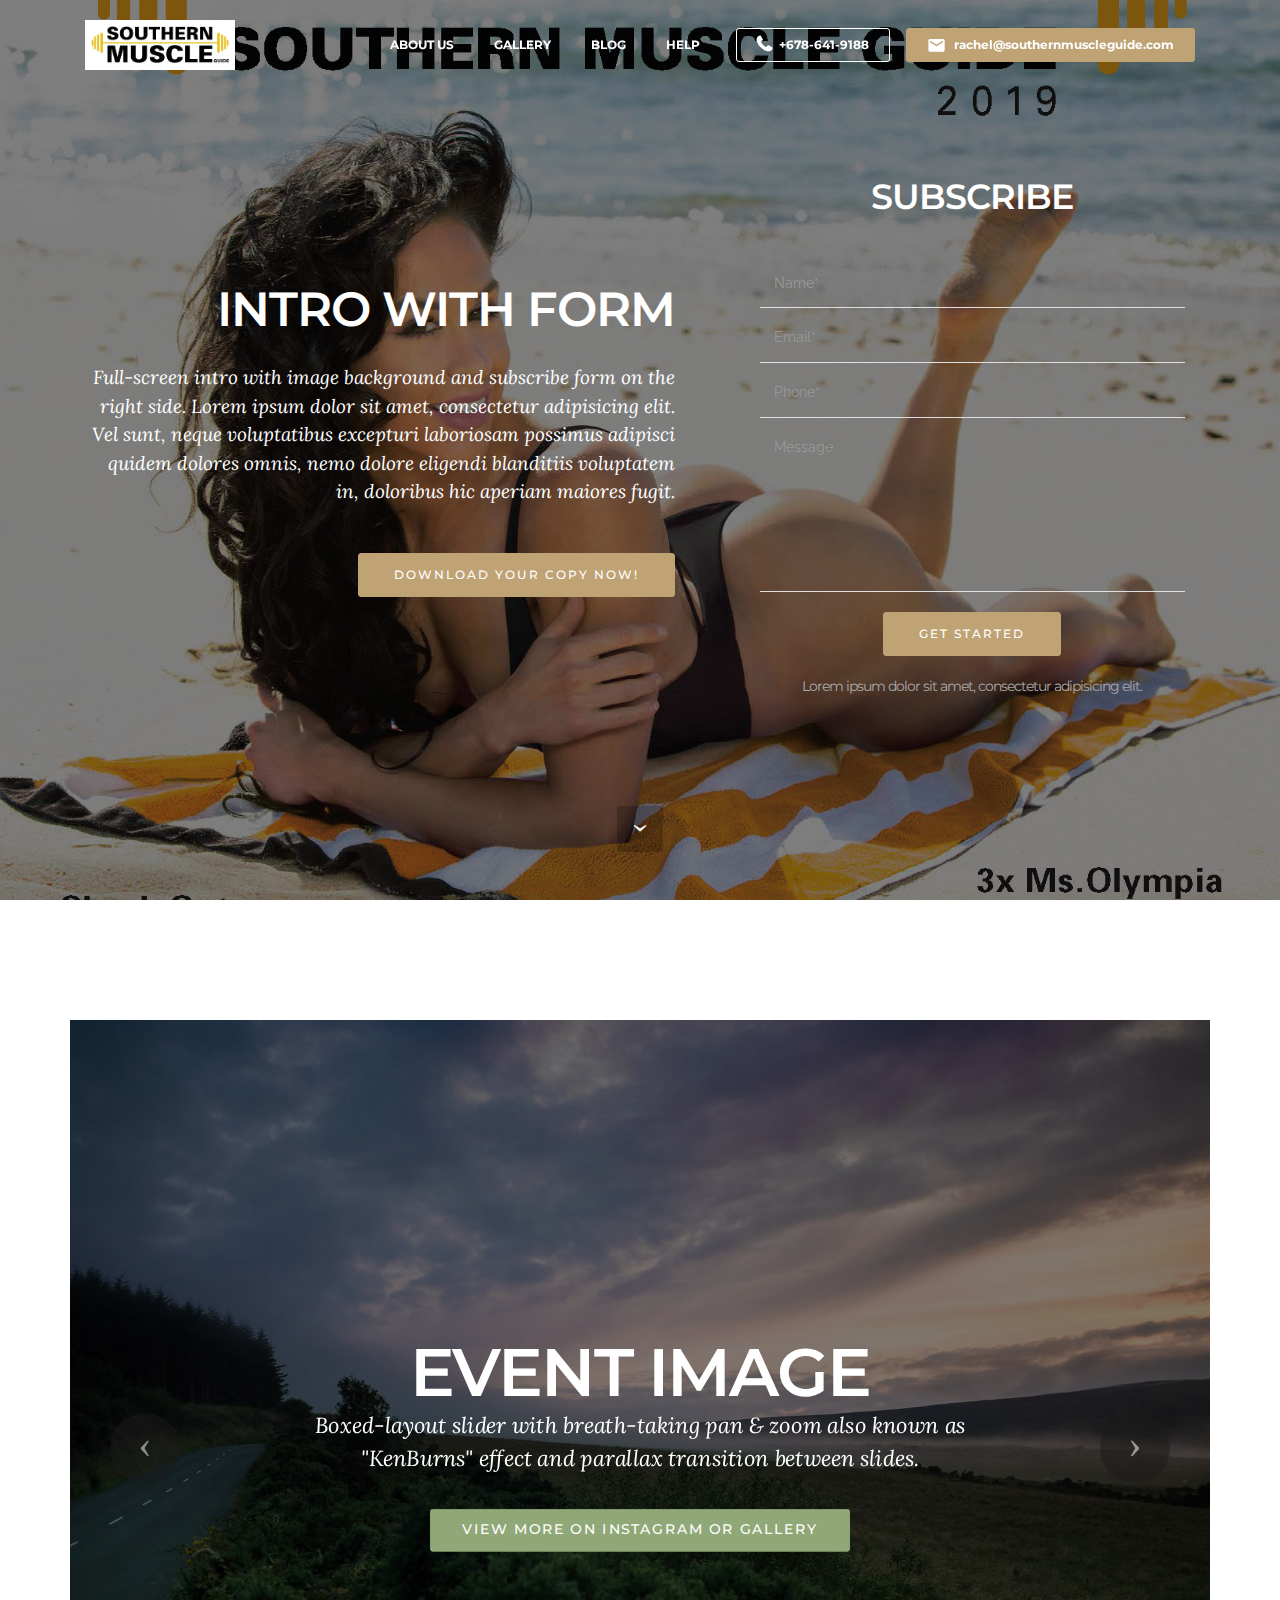
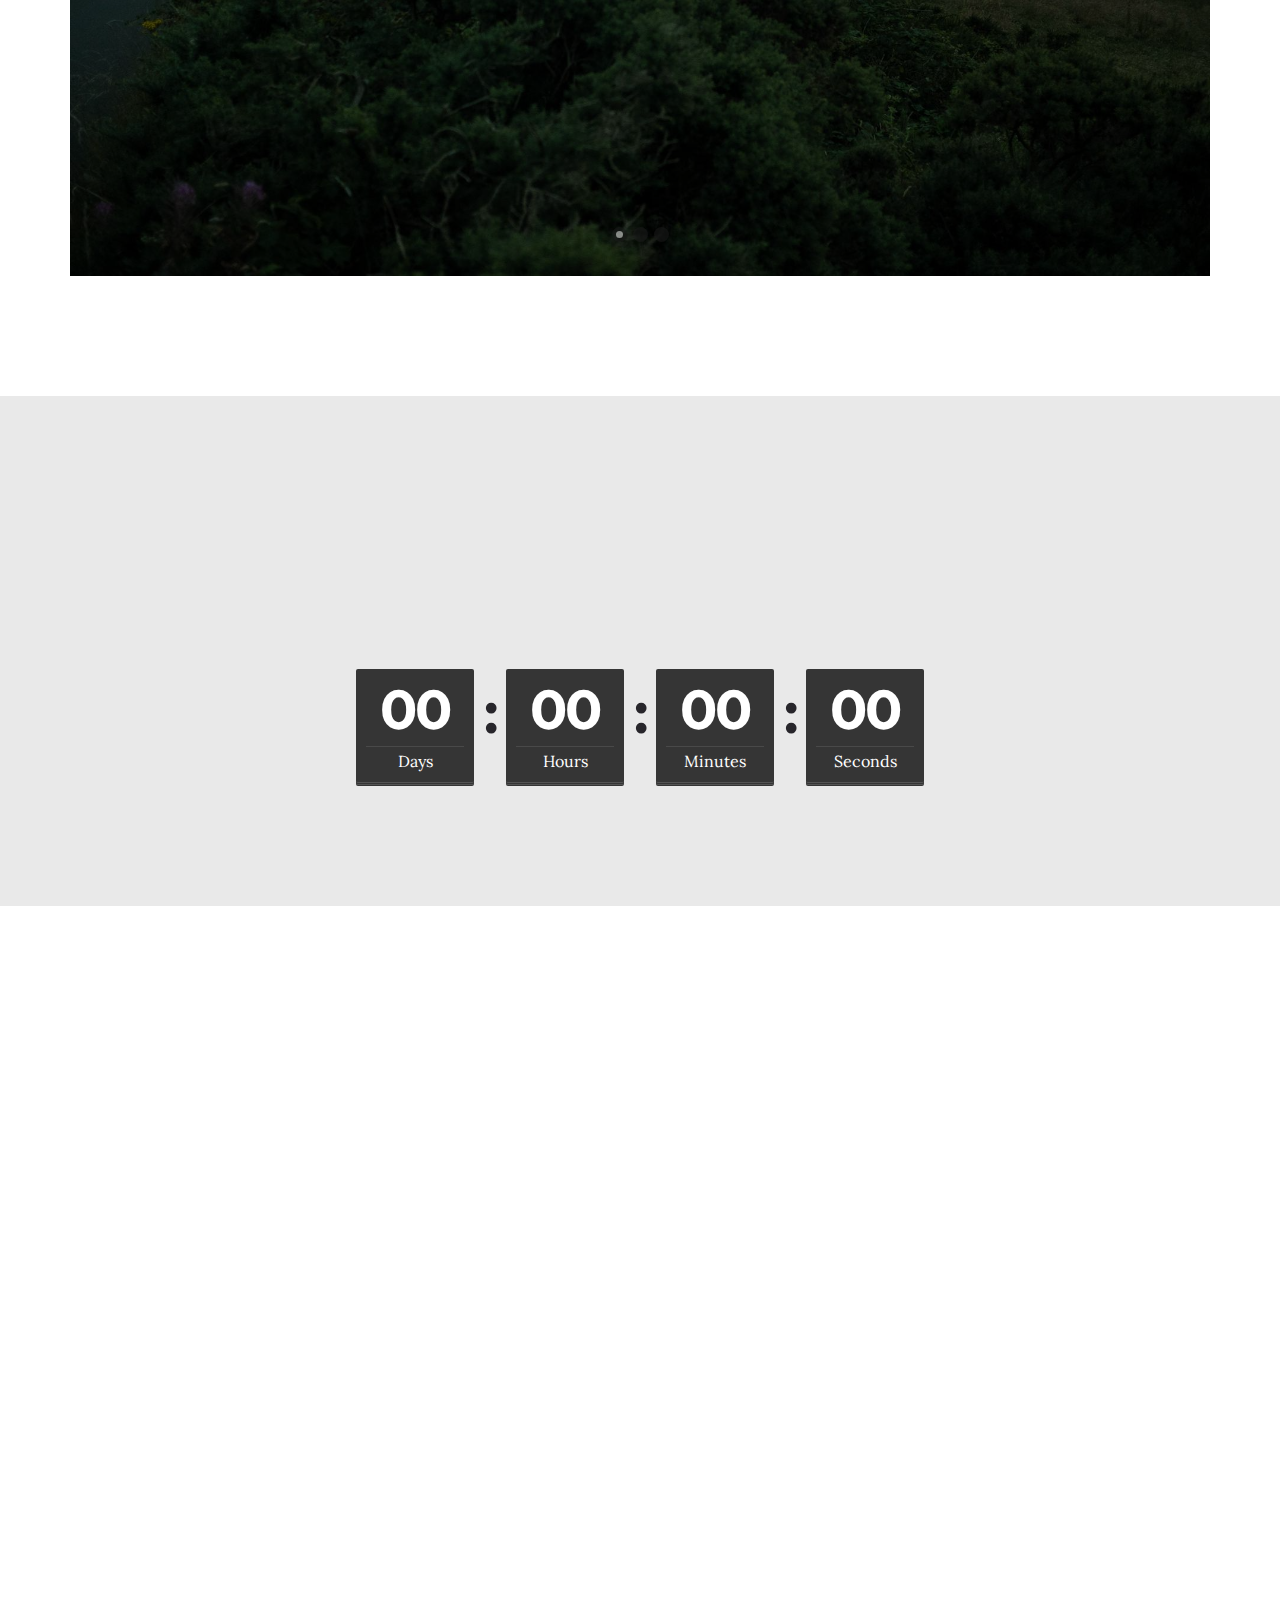
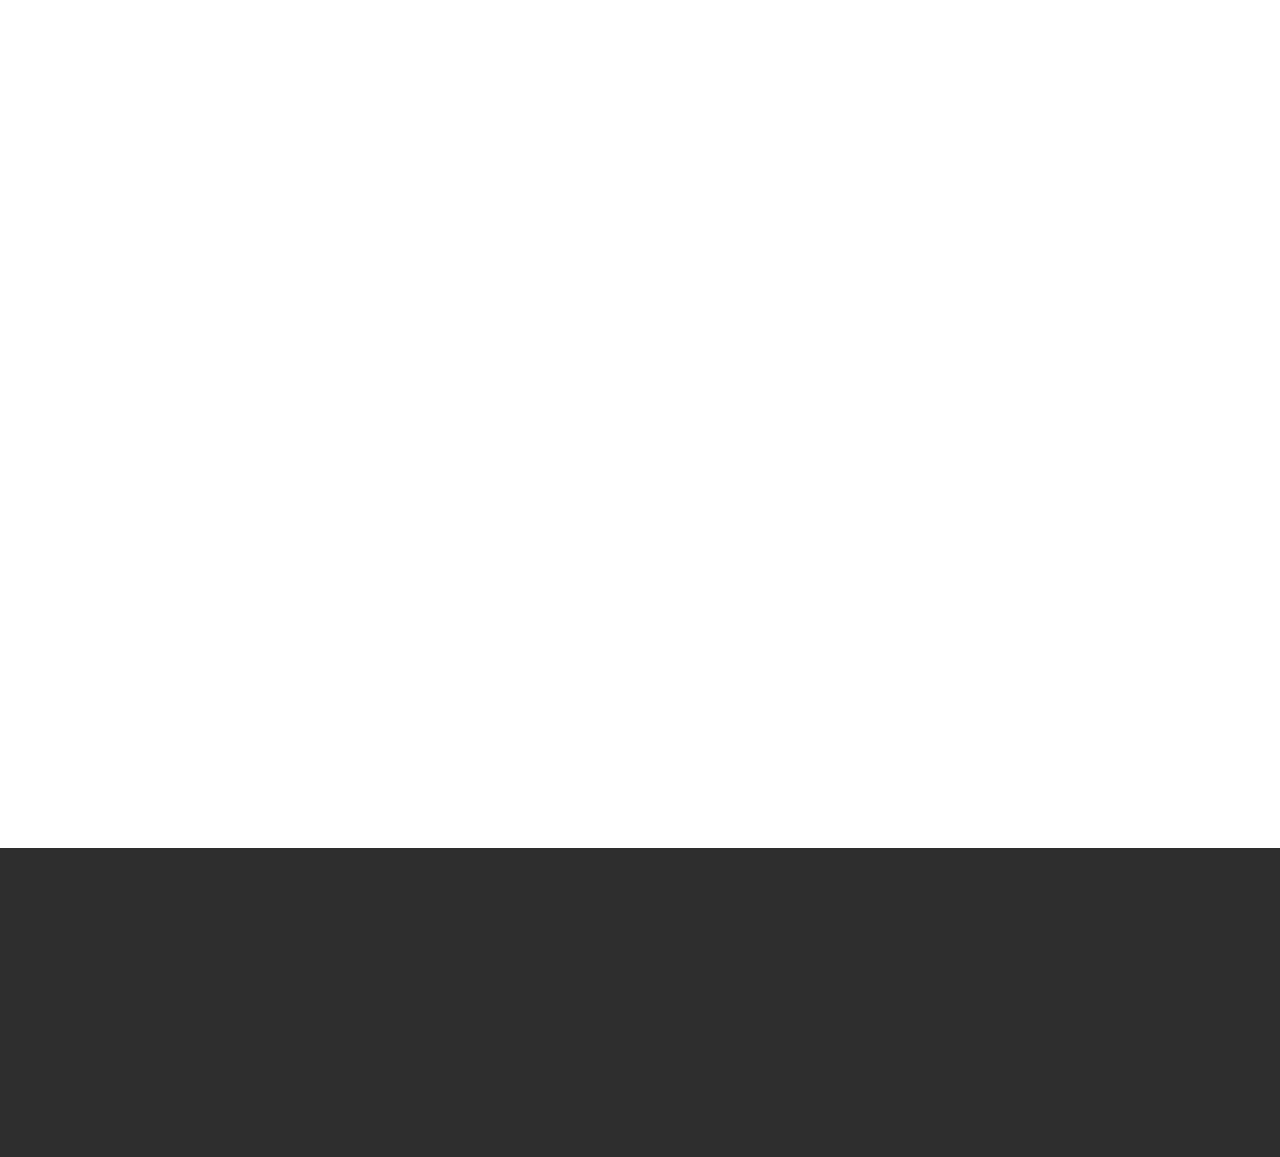
==== index.html @ 8f1c87ed "create github pages" ====
<!DOCTYPE html>
<html  >
<head>
  <!-- Site made with Mobirise Website Builder v4.10.4, https://mobirise.com -->
  <meta charset="UTF-8">
  <meta http-equiv="X-UA-Compatible" content="IE=edge">
  <meta name="generator" content="Mobirise v4.10.4, mobirise.com">
  <meta name="viewport" content="width=device-width, initial-scale=1, minimum-scale=1">
  <link rel="shortcut icon" href="assets/images/southernmuscleguidelogo-128x43.png" type="image/x-icon">
  <meta name="description" content="">
  
  <title>Home</title>
  <link rel="stylesheet" href="https://fonts.googleapis.com/css?family=Montserrat:400,700">
  <link rel="stylesheet" href="https://fonts.googleapis.com/css?family=Raleway:100,100i,200,200i,300,300i,400,400i,500,500i,600,600i,700,700i,800,800i,900,900i">
  <link rel="stylesheet" href="assets/bootstrap-material-design-font/css/material.css">
  <link rel="stylesheet" href="assets/font-awesome/css/font-awesome.css">
  <link rel="stylesheet" href="https://fonts.googleapis.com/css?family=Lora:400,700,400italic,700italic&subset=latin">
  <link rel="stylesheet" href="assets/web/assets/mobirise-icons/mobirise-icons.css">
  <link rel="stylesheet" href="assets/tether/tether.min.css">
  <link rel="stylesheet" href="assets/bootstrap/css/bootstrap.min.css">
  <link rel="stylesheet" href="assets/animate.css/animate.min.css">
  <link rel="stylesheet" href="assets/socicon/css/styles.css">
  <link rel="stylesheet" href="assets/dropdown/css/style.css">
  <link rel="stylesheet" href="assets/style.css">
  <link rel="stylesheet" href="assets/slick.css">
  <link rel="stylesheet" href="assets/mobirise3-blocks-plugin/css/style.css">
  <link rel="stylesheet" href="assets/theme/css/style.css">
  <link rel="stylesheet" href="assets/mobirise/css/mbr-additional.css" type="text/css">
  
  
  
</head>
<body>
  <section id="ext_menu-k" data-rv-view="233">

    <nav class="navbar navbar-dropdown transparent navbar-fixed-top bg-color">
        <div class="container">

            <div class="mbr-table">
                <div class="mbr-table-cell">

                    <div class="navbar-brand">
                        <a href="https://southernmuscleguide.com" class="navbar-logo"><img src="assets/images/southernmuscleguidelogo-383x128.jpg" alt="Mobirise"></a>
                        
                    </div>

                </div>
                <div class="mbr-table-cell">

                    <button class="navbar-toggler pull-xs-right hidden-md-up" type="button" data-toggle="collapse" data-target="#exCollapsingNavbar">
                        <div class="hamburger-icon"></div>
                    </button>

                    <ul class="nav-dropdown collapse pull-xs-right nav navbar-nav navbar-toggleable-sm" id="exCollapsingNavbar"><li class="nav-item"><a class="nav-link link" href="https://mobirise.com/">ABOUT US</a></li><li class="nav-item"><a class="nav-link link" href="https://mobirise.com/">GALLERY</a></li><li class="nav-item"><a class="nav-link link" href="https://mobirise.com/">BLOG</a></li><li class="nav-item"><a class="nav-link link" href="https://mobirise.com/">HELP</a></li><li class="nav-item nav-btn"><a class="nav-link btn btn-white btn-white-outline" href="tel:+678-641-9188"><span class="fa fa-phone mbr-iconfont mbr-iconfont-btn"></span>+678-641-9188</a></li><li class="nav-item nav-btn"><a class="nav-link btn btn-primary" href="mailto:rachel@southernmuscleguide.com"><span class="mdi-communication-email mbr-iconfont mbr-iconfont-btn"></span>rachel@southernmuscleguide.com</a></li></ul>
                    <button hidden="" class="navbar-toggler navbar-close" type="button" data-toggle="collapse" data-target="#exCollapsingNavbar">
                        <div class="close-icon"></div>
                    </button>

                </div>
            </div>

        </div>
    </nav>

</section>

<section class="engine"><a href="https://mobirise.info/t">amp template</a></section><section class="mbr-section mbr-section-hero mbr-section-full extHeader9 mbr-after-navbar" id="extHeader9-b" data-rv-view="122" style="background-image: url(assets/images/2019southernmuscleguide-hyperlinks-page-1-1700x2200.jpg);">

    <div class="mbr-overlay" style="opacity: 0.5; background-color: rgb(0, 0, 0);">
    </div>

    <div class="mbr-table mbr-table-full">
        <div class="mbr-table-cell">

            <div class="container">
                <div class="mbr-section row">
                    <div class="mbr-table-md-up">
                        
                        
                        

                        <div class="mbr-table-cell mbr-right-padding-md-up col-md-7 text-xs-center text-md-right">

                            <h3 class="mbr-section-title display-2">INTRO WITH FORM</h3>

                            <div class="mbr-section-text lead">
                                <p>Full-screen intro with image background and subscribe form on the right side. Lorem ipsum dolor sit amet, consectetur adipisicing elit. Vel sunt, neque voluptatibus excepturi laboriosam possimus adipisci quidem dolores omnis, nemo dolore eligendi blanditiis voluptatem in, doloribus hic aperiam maiores fugit.</p>
                            </div>

                            <div class="mbr-section-btn"><a class="btn btn-primary" href="https://mobirise.com">DOWNLOAD YOUR COPY NOW!</a></div>

                        </div>
                        <div class="form-table mbr-valign-top col-md-12  formblock" data-form-type="formoid">
                            <h4 class="mbr-section-title display-2 form-title">SUBSCRIBE</h4>
                            <div data-form-alert="true">
                                <div hidden="" data-form-alert-success="true" class="alert alert-form alert-success text-xs-center">Thanks for filling out form!</div>
                            </div>
                            <form action="https://mobirise.com/" method="post" data-form-title="INTRO WITH FORM">
                                <input type="hidden" value="wlp669TrLEVmHFDqeF+scfFnRe/R+B44TcOFPIrzWewqcAgQo2w5lemx5/agzMI6+jF6cLiFo8R114K0bCSddv9xGOLQ6tfJA+nNX3R7HipoyCpVwlo6kd+WHp8RokOV" data-form-email="true">

                                    <div class="col-xs-12">
                                         <input type="text" class="form-control" name="name" required="" data-form-field="Name" placeholder="Name*">
                                    </div>

                                    <div class="col-xs-12"> 
                                         <input type="text" class="form-control" name="email" required="" data-form-field="Email" placeholder="Email*">    
                                    </div>

                                    <div class="col-xs-12">
                                         <input type="text" class="form-control" name="phone" required="" data-form-field="Phone" placeholder="Phone*">
                                    </div>

                                    <div class="col-xs-12">
                                        <textarea class="form-control" name="message" rows="7" data-form-field="Message" style="resize:none" placeholder="Message"></textarea>
                                    </div>
                                <div class="col-xs-12" style="margin-top: 10px; text-align: center"><button type="submit" class="btn btn-primary">GET STARTED</button></div>
                                <div><p class="display-2 form-subtitle">Lorem ipsum dolor sit amet, consectetur adipisicing elit.</p></div>
                            </form>
                        </div>

                    </div>
                </div>
            </div>

        </div>
    </div>

    <div class="mbr-arrow mbr-arrow-floating hidden-sm-down" aria-hidden="true"><a href="#extSlider2-4"><i class="mbr-arrow-icon"></i></a></div>

</section>

<section class="mbr-slider mbr-slider-ext mbr-section mbr-section__container carousel slide mbr-section-nopadding" data-ride="carousel" data-keyboard="false" data-pause="false" data-wrap="true" data-interval="5000" id="extSlider2-4" data-rv-view="92" style="background-color: rgb(255, 255, 255);">
    <div class=" container boxed-slider" style="padding-top: 120px; padding-bottom: 120px;">
        <div>
            <div>
                <ol class="carousel-indicators">
                    <li data-app-prevent-settings="" data-target="#extSlider2-4" data-slide-to="0" class="active kenberns"></li><li data-app-prevent-settings="" data-target="#extSlider2-4" class="kenberns" data-slide-to="1"></li><li data-app-prevent-settings="" data-target="#extSlider2-4" data-slide-to="2"></li>
                </ol>
                <div class="carousel-inner" role="listbox">
                    <div class="mbr-section mbr-section-hero carousel-item dark center active kenberns" data-bg-video-slide="false">
                        <div class="mbr-table-cell">
                            <div class="mbr-overlay"></div>
                            <div class="container-slide">
                                <img src="assets/images/img-extaccordion1-bg.jpg">
                                <div class="row">
                                    <div class="col-md-8 col-md-offset-2 text-xs-center">
                                        <h2 class="mbr-section-title display-1">EVENT IMAGE</h2>
                                        <p class="mbr-section-lead lead">Boxed-layout slider with breath-taking pan &amp; zoom also known as "KenBurns" effect and parallax transition between slides.</p>

                                        <div class="mbr-section-btn"><a class="btn btn-lg btn-success" href="https://mobirise.com">VIEW MORE ON INSTAGRAM OR GALLERY</a> </div>
                                    </div>
                                </div>
                            </div>
                        </div>
                    </div><div class="mbr-section mbr-section-hero carousel-item dark center" data-bg-video-slide="false">
                        <div class="mbr-table-cell">
                            <div class="mbr-overlay" style="opacity: 0.6;"></div>
                            <div class="container-slide">
                                <img src="assets/images/composite-14963538142173-1600x762.jpg">
                                <div class="row">
                                    <div class="col-md-8 col-md-offset-1">
                                        <h2 class="mbr-section-title display-1">SMG SPACE</h2>
                                        <p class="mbr-section-lead lead">Boxed-layout video slide with outstanding "KenBurns" effect and parallax transition between slides. Slide with youtube video background and color overlay. Title and text are aligned to the left.</p>

                                        
                                    </div>
                                </div>
                            </div>
                        </div>
                    </div><div class="mbr-section mbr-section-hero carousel-item dark center" data-bg-video-slide="false">
                        <div class="mbr-table-cell">
                            <div class="mbr-overlay"></div>
                            <div class="container-slide">
                                <img src="assets/images/img-extaccordion1-bg.jpg">
                                <div class="row">
                                    <div class="col-md-8 col-md-offset-3 text-xs-right">
                                        <h2 class="mbr-section-title display-1">Advertise with Us!</h2>
                                        <p class="mbr-section-lead lead">Choose from the large selection of latest pre-made blocks - intros with forms, counters, countdowns, accordions, tabs, iconboxes, progress bars, testimonials sliders and more.</p>

                                        <div class="mbr-section-btn"><a class="btn btn-lg btn-info" href="https://mobirise.com">FOR WINDOWS</a> <a class="btn btn-lg btn-white btn-white-outline" href="https://mobirise.com">FOR MAC</a></div>
                                    </div>
                                </div>
                            </div>
                        </div>
                    </div>
                </div>

                <a data-app-prevent-settings="" class="left carousel-control" role="button" data-slide="prev" href="#extSlider2-4">
                    <span class="icon-prev" aria-hidden="true"></span>
                    <span class="sr-only">Previous</span>
                </a>
                <a data-app-prevent-settings="" class="right carousel-control" role="button" data-slide="next" href="#extSlider2-4">
                    <span class="icon-next" aria-hidden="true"></span>
                    <span class="sr-only">Next</span>
                </a>
            </div>
        </div>
    </div>
</section>

<section class="mbr-section extCountdown1" id="extCountdown1-c" data-rv-view="132" style="background-color: rgb(233, 233, 233); padding-top: 120px; padding-bottom: 120px;">

    

    <div class="container">
        <h3 class="mbr-section-title display-2">COUNTDOWN TO NEXT SHOW</h3>
        <div class="countdown" data-end="2018/01/01"></div>
    </div>
</section>

<section class="mbr-instagram-feed" data-rows="3" data-per-row-slider="" data-spacing="5" data-full-width="" data-token="14180953228.727bfe1.cda1b5d66de24ea0a786f1a3a9928e5b" data-per-row-grid="5" id="instagram-feed-block-6" data-rv-view="107" style="background-image: url(assets/images/instagram-background.jpg); padding-top: 40px; padding-bottom: 40px;">
    
    <div class="container container_toggle">
        <div class="row">
            <div class="col">
                <div class="inst">
                    <h1 class="inst__title align-center mbr-fonts-style display-2">Instagram Feed</h1>
                    <div class="inst__content"></div>
                    
                </div>
            </div>
        </div>
    </div>
</section>

<section class="mbr-section" id="msg-box5-g" data-rv-view="217" style="background-color: rgb(255, 255, 255); padding-top: 0px; padding-bottom: 0px;">

    
    <div class="container">
        <div class="row">
            <div class="mbr-table-md-up">

              

              <div class="mbr-table-cell col-md-5 text-xs-center text-md-right content-size">
                  <h3 class="mbr-section-title display-2">Advertise Here</h3>
                  <div class="lead">

                    <p>Solid color intro with an image on the right side. Also this block has no paddings.</p>

                  </div>

                  <div><a class="btn btn-primary" href="https://mobirise.com">MORE</a></div>
              </div>


              


              <div class="mbr-table-cell mbr-left-padding-md-up mbr-valign-top col-md-7 image-size" style="width: 70%;">
                  <div class="mbr-figure"><img src="assets/images/desktop.jpg"></div>
              </div>

            </div>
        </div>
    </div>

</section>

<section class="mbr-section mbr-section__container article" id="header3-i" data-rv-view="223" style="background-color: rgb(255, 255, 255); padding-top: 20px; padding-bottom: 20px;">
    <div class="container">
        <div class="row">
            <div class="col-xs-12">
                <h3 class="mbr-section-title display-2">Recommended Reads</h3>
                
            </div>
        </div>
    </div>
</section>

<section class="mbr-cards mbr-section mbr-section-nopadding" id="features3-h" data-rv-view="220" style="background-color: rgb(255, 255, 255);">

    

    <div class="mbr-cards-row row">
        <div class="mbr-cards-col col-xs-12 col-lg-3" style="padding-top: 80px; padding-bottom: 80px;">
            <div class="container">
              <div class="card cart-block">
                  <div class="card-img"><img src="assets/images/adobestock-141249482-preview-600x404.jpg" class="card-img-top"></div>
                  <div class="card-block">
                    <h4 class="card-title">4 Week &nbsp;Bikin Prep Workout</h4>
                    <h5 class="card-subtitle">Bootstrap 4 has been noted</h5>
                    <p class="card-text">This is a sample of a 4 week bikini workout with video examples of how to perform each exercise and link to an e-book that contains an extended version of an additional prep-cylcle for a total of 8 weeks of prep, nutrition guide, links to social media and affiliate links.&nbsp;</p>
                    <div class="card-btn"><a href="https://mobirise.com" class="btn btn-primary">MORE</a></div>
                    </div>
                </div>
            </div>
        </div>
        <div class="mbr-cards-col col-xs-12 col-lg-3" style="padding-top: 80px; padding-bottom: 80px;">
            <div class="container">
                <div class="card cart-block">
                    <div class="card-img"><img src="assets/images/desktop.jpg" class="card-img-top"></div>
                    <div class="card-block">
                        <h4 class="card-title">Responsive</h4>
                        <h5 class="card-subtitle">One of Bootstrap 4's big points</h5>
                        <p class="card-text">One of Bootstrap 4's big points is responsiveness and Mobirise makes effective use of this by generating highly responsive website for you.</p>
                        <div class="card-btn"><a href="https://mobirise.com" class="btn btn-primary">MORE</a></div>
                    </div>
                </div>
            </div>
        </div>
        <div class="mbr-cards-col col-xs-12 col-lg-3" style="padding-top: 80px; padding-bottom: 80px;">
            <div class="container">
                <div class="card cart-block">
                    <div class="card-img"><img src="assets/images/coworkers.jpg" class="card-img-top"></div>
                    <div class="card-block">
                        <h4 class="card-title">Web Fonts</h4>
                        <h5 class="card-subtitle">Google has a highly exhaustive list of fonts</h5>
                        <p class="card-text">Google has a highly exhaustive list of fonts compiled into its web font platform and Mobirise makes it easy for you to use them on your website easily and freely.</p>
                        <div class="card-btn"><a href="https://mobirise.com" class="btn btn-primary">MORE</a></div>
                    </div>
                </div>
            </div>
        </div>
        <div class="mbr-cards-col col-xs-12 col-lg-3" style="padding-top: 80px; padding-bottom: 80px;">
            <div class="container">
                <div class="card cart-block">
                    <div class="card-img"><img src="assets/images/code-man.jpg" class="card-img-top"></div>
                    <div class="card-block">
                        <h4 class="card-title">Unlimited Sites</h4>
                        <h5 class="card-subtitle">Mobirise gives you the freedom to develop</h5>
                        <p class="card-text">Mobirise gives you the freedom to develop as many websites as you like given the fact that it is a desktop app.</p>
                        <div class="card-btn"><a href="https://mobirise.com" class="btn btn-primary">MORE</a></div>
                    </div>
                </div>
            </div>
        </div>
        
        
    </div>
</section>

<section class="mbr-section mbr-section-md-padding" id="social-buttons4-j" data-rv-view="231" style="background-color: rgb(46, 46, 46); padding-top: 90px; padding-bottom: 90px;">
    
    <div class="container">
        <div class="row">
            <div class="col-md-8 col-md-offset-2 text-xs-center">
                <h3 class="mbr-section-title display-2">FOLLOW US</h3>
                <div><a class="btn btn-social" title="Twitter" target="_blank" href="https://twitter.com/mobirise"><i class="socicon socicon-twitter"></i></a> <a class="btn btn-social" title="Facebook" target="_blank" href="https://www.facebook.com/pages/Mobirise/1616226671953247"><i class="socicon socicon-facebook"></i></a> <a class="btn btn-social" title="Google+" target="_blank" href="https://plus.google.com/u/0/+Mobirise/posts"><i class="socicon socicon-googleplus"></i></a> <a class="btn btn-social" title="YouTube" target="_blank" href="https://www.youtube.com/channel/UCt_tncVAetpK5JeM8L-8jyw"><i class="socicon socicon-youtube"></i></a> <a class="btn btn-social" title="Instagram" target="_blank" href="https://instagram.com/mobirise/"><i class="socicon socicon-instagram"></i></a> <a class="btn btn-social" title="Pinterest" target="_blank" href="https://www.pinterest.com/mobirise/"><i class="socicon socicon-pinterest"></i></a> <a class="btn btn-social" title="Tumblr" target="_blank" href="http://mobirise.tumblr.com/"><i class="socicon socicon-tumblr"></i></a> <a class="btn btn-social" title="LinkedIn" target="_blank" href="https://www.linkedin.com/in/mobirise"><i class="socicon socicon-linkedin"></i></a> <a class="btn btn-social" title="VKontakte" target="_blank" href="#"><i class="socicon socicon-vkontakte"></i></a> <a class="btn btn-social" title="Odnoklassniki" target="_blank" href="#"><i class="socicon socicon-odnoklassniki"></i></a> </div>
            </div>
        </div>
    </div>
</section>


  <script src="assets/web/assets/jquery/jquery.min.js"></script>
  <script src="assets/tether/tether.min.js"></script>
  <script src="assets/bootstrap/js/bootstrap.min.js"></script>
  <script src="assets/smooth-scroll/smooth-scroll.js"></script>
  <script src="assets/countdown/jquery.countdown.min.js"></script>
  <script src="assets/touch-swipe/jquery.touch-swipe.min.js"></script>
  <script src="assets/viewport-checker/jquery.viewportchecker.js"></script>
  <script src="assets/dropdown/js/script.min.js"></script>
  <script src="assets/index.js"></script>
  <script src="assets/slick.min.js"></script>
  <script src="assets/mobirise3-blocks-plugin/js/script.js"></script>
  <script src="assets/theme/js/script.js"></script>
  <script src="assets/formoid/formoid.min.js"></script>
  
  
  <input name="animation" type="hidden">
  </body>
</html>
---- assets/bootstrap-material-design-font/css/material.css ----
@font-face {
  font-family: 'Material-Design-Icons';
  src: url('../fonts/Material-Design-Icons.eot?3ocs8m');
  src: url('../fonts/Material-Design-Icons.eot?#iefix3ocs8m') format('embedded-opentype'), url('../fonts/Material-Design-Icons.woff?3ocs8m') format('woff'), url('../fonts/Material-Design-Icons.ttf?3ocs8m') format('truetype'), url('../fonts/Material-Design-Icons.svg?3ocs8m#Material-Design-Icons') format('svg');
  font-weight: normal;
  font-style: normal;
}
[class^="mdi-"],
[class*="mdi-"] {
  speak: none;
  display: inline-block;
  font-style: normal;
  font-variant:normal;
  font-weight:normal;
/*  font-size:24px;*/
  line-height:1;
  font-family:'Material-Design-Icons' !important;
  text-rendering: auto;
  
  -webkit-font-smoothing: antialiased;
  -moz-osx-font-smoothing: grayscale;
  -webkit-transform: translate(0, 0);
      -ms-transform: translate(0, 0);
          transform: translate(0, 0);
}
[class^="mdi-"]:before,
[class*="mdi-"]:before {
  display: inline-block;
  speak: none;
  text-decoration: inherit;
}
[class^="mdi-"].pull-left,
[class*="mdi-"].pull-left {
  margin-right: .3em;
}
[class^="mdi-"].pull-right,
[class*="mdi-"].pull-right {
  margin-left: .3em;
}
[class^="mdi-"].mdi-lg:before,
[class*="mdi-"].mdi-lg:before,
[class^="mdi-"].mdi-lg:after,
[class*="mdi-"].mdi-lg:after {
  font-size: 1.33333333em;
  line-height: 0.75em;
  vertical-align: -15%;
}
[class^="mdi-"].mdi-2x:before,
[class*="mdi-"].mdi-2x:before,
[class^="mdi-"].mdi-2x:after,
[class*="mdi-"].mdi-2x:after {
  font-size: 2em;
}
[class^="mdi-"].mdi-3x:before,
[class*="mdi-"].mdi-3x:before,
[class^="mdi-"].mdi-3x:after,
[class*="mdi-"].mdi-3x:after {
  font-size: 3em;
}
[class^="mdi-"].mdi-4x:before,
[class*="mdi-"].mdi-4x:before,
[class^="mdi-"].mdi-4x:after,
[class*="mdi-"].mdi-4x:after {
  font-size: 4em;
}
[class^="mdi-"].mdi-5x:before,
[class*="mdi-"].mdi-5x:before,
[class^="mdi-"].mdi-5x:after,
[class*="mdi-"].mdi-5x:after {
  font-size: 5em;
}
[class^="mdi-device-signal-cellular-"]:after,
[class^="mdi-device-battery-"]:after,
[class^="mdi-device-battery-charging-"]:after,
[class^="mdi-device-signal-cellular-connected-no-internet-"]:after,
[class^="mdi-device-signal-wifi-"]:after,
[class^="mdi-device-signal-wifi-statusbar-not-connected"]:after,
.mdi-device-network-wifi:after {
  opacity: .3;
  position: absolute;
  left: 0;
  top: 0;
  z-index: 1;
  display: inline-block;
  speak: none;
  text-decoration: inherit;
}
[class^="mdi-device-signal-cellular-"]:after {
  content: "\e758";
}
[class^="mdi-device-battery-"]:after {
  content: "\e735";
}
[class^="mdi-device-battery-charging-"]:after {
  content: "\e733";
}
[class^="mdi-device-signal-cellular-connected-no-internet-"]:after {
  content: "\e75d";
}
[class^="mdi-device-signal-wifi-"]:after,
.mdi-device-network-wifi:after {
  content: "\e765";
}
[class^="mdi-device-signal-wifi-statusbasr-not-connected"]:after {
  content: "\e8f7";
}
.mdi-device-signal-cellular-off:after,
.mdi-device-signal-cellular-null:after,
.mdi-device-signal-cellular-no-sim:after,
.mdi-device-signal-wifi-off:after,
.mdi-device-signal-wifi-4-bar:after,
.mdi-device-signal-cellular-4-bar:after,
.mdi-device-battery-alert:after,
.mdi-device-signal-cellular-connected-no-internet-4-bar:after,
.mdi-device-battery-std:after,
.mdi-device-battery-full .mdi-device-battery-unknown:after {
  content: "";
}
.mdi-fw {
  width: 1.28571429em;
  text-align: center;
}
.mdi-ul {
  padding-left: 0;
  margin-left: 2.14285714em;
  list-style-type: none;
}
.mdi-ul > li {
  position: relative;
}
.mdi-li {
  position: absolute;
  left: -2.14285714em;
  width: 2.14285714em;
  top: 0.14285714em;
  text-align: center;
}
.mdi-li.mdi-lg {
  left: -1.85714286em;
}
.mdi-border {
  padding: .2em .25em .15em;
  border: solid 0.08em #eeeeee;
  border-radius: .1em;
}
.mdi-spin {
  -webkit-animation: mdi-spin 2s infinite linear;
  animation: mdi-spin 2s infinite linear;
  -webkit-transform-origin: 50% 50%;
  -ms-transform-origin: 50% 50%;
      transform-origin: 50% 50%;
}
.mdi-pulse {
  -webkit-animation: mdi-spin 1s steps(8) infinite;
  animation: mdi-spin 1s steps(8) infinite;
  -webkit-transform-origin: 50% 50%;
  -ms-transform-origin: 50% 50%;
      transform-origin: 50% 50%;
}
@-webkit-keyframes mdi-spin {
  0% {
    -webkit-transform: rotate(0deg);
    transform: rotate(0deg);
  }
  100% {
    -webkit-transform: rotate(359deg);
    transform: rotate(359deg);
  }
}
@keyframes mdi-spin {
  0% {
    -webkit-transform: rotate(0deg);
    transform: rotate(0deg);
  }
  100% {
    -webkit-transform: rotate(359deg);
    transform: rotate(359deg);
  }
}
.mdi-rotate-90 {
  filter: progid:DXImageTransform.Microsoft.BasicImage(rotation=1);
  -webkit-transform: rotate(90deg);
  -ms-transform: rotate(90deg);
  transform: rotate(90deg);
}
.mdi-rotate-180 {
  filter: progid:DXImageTransform.Microsoft.BasicImage(rotation=2);
  -webkit-transform: rotate(180deg);
  -ms-transform: rotate(180deg);
  transform: rotate(180deg);
}
.mdi-rotate-270 {
  filter: progid:DXImageTransform.Microsoft.BasicImage(rotation=3);
  -webkit-transform: rotate(270deg);
  -ms-transform: rotate(270deg);
  transform: rotate(270deg);
}
.mdi-flip-horizontal {
  filter: progid:DXImageTransform.Microsoft.BasicImage(rotation=0, mirror=1);
  -webkit-transform: scale(-1, 1);
  -ms-transform: scale(-1, 1);
  transform: scale(-1, 1);
}
.mdi-flip-vertical {
  filter: progid:DXImageTransform.Microsoft.BasicImage(rotation=2, mirror=1);
  -webkit-transform: scale(1, -1);
  -ms-transform: scale(1, -1);
  transform: scale(1, -1);
}
:root .mdi-rotate-90,
:root .mdi-rotate-180,
:root .mdi-rotate-270,
:root .mdi-flip-horizontal,
:root .mdi-flip-vertical {
  -webkit-filter: none;
          filter: none;
}
.mdi-stack {
  position: relative;
  display: inline-block;
  width: 2em;
  height: 2em;
  line-height: 2em;
  vertical-align: middle;
}
.mdi-stack-1x,
.mdi-stack-2x {
  position: absolute;
  left: 0;
  width: 100%;
  text-align: center;
}
.mdi-stack-1x {
  line-height: inherit;
}
.mdi-stack-2x {
  font-size: 2em;
}
.mdi-inverse {
  color: #ffffff;
}
/* Start Icons */
.mdi-action-3d-rotation:before {
  content: "\e600";
}
.mdi-action-accessibility:before {
  content: "\e601";
}
.mdi-action-account-balance-wallet:before {
  content: "\e602";
}
.mdi-action-account-balance:before {
  content: "\e603";
}
.mdi-action-account-box:before {
  content: "\e604";
}
.mdi-action-account-child:before {
  content: "\e605";
}
.mdi-action-account-circle:before {
  content: "\e606";
}
.mdi-action-add-shopping-cart:before {
  content: "\e607";
}
.mdi-action-alarm-add:before {
  content: "\e608";
}
.mdi-action-alarm-off:before {
  content: "\e609";
}
.mdi-action-alarm-on:before {
  content: "\e60a";
}
.mdi-action-alarm:before {
  content: "\e60b";
}
.mdi-action-android:before {
  content: "\e60c";
}
.mdi-action-announcement:before {
  content: "\e60d";
}
.mdi-action-aspect-ratio:before {
  content: "\e60e";
}
.mdi-action-assessment:before {
  content: "\e60f";
}
.mdi-action-assignment-ind:before {
  content: "\e610";
}
.mdi-action-assignment-late:before {
  content: "\e611";
}
.mdi-action-assignment-return:before {
  content: "\e612";
}
.mdi-action-assignment-returned:before {
  content: "\e613";
}
.mdi-action-assignment-turned-in:before {
  content: "\e614";
}
.mdi-action-assignment:before {
  content: "\e615";
}
.mdi-action-autorenew:before {
  content: "\e616";
}
.mdi-action-backup:before {
  content: "\e617";
}
.mdi-action-book:before {
  content: "\e618";
}
.mdi-action-bookmark-outline:before {
  content: "\e619";
}
.mdi-action-bookmark:before {
  content: "\e61a";
}
.mdi-action-bug-report:before {
  content: "\e61b";
}
.mdi-action-cached:before {
  content: "\e61c";
}
.mdi-action-check-circle:before {
  content: "\e61d";
}
.mdi-action-class:before {
  content: "\e61e";
}
.mdi-action-credit-card:before {
  content: "\e61f";
}
.mdi-action-dashboard:before {
  content: "\e620";
}
.mdi-action-delete:before {
  content: "\e621";
}
.mdi-action-description:before {
  content: "\e622";
}
.mdi-action-dns:before {
  content: "\e623";
}
.mdi-action-done-all:before {
  content: "\e624";
}
.mdi-action-done:before {
  content: "\e625";
}
.mdi-action-event:before {
  content: "\e626";
}
.mdi-action-exit-to-app:before {
  content: "\e627";
}
.mdi-action-explore:before {
  content: "\e628";
}
.mdi-action-extension:before {
  content: "\e629";
}
.mdi-action-face-unlock:before {
  content: "\e62a";
}
.mdi-action-favorite-outline:before {
  content: "\e62b";
}
.mdi-action-favorite:before {
  content: "\e62c";
}
.mdi-action-find-in-page:before {
  content: "\e62d";
}
.mdi-action-find-replace:before {
  content: "\e62e";
}
.mdi-action-flip-to-back:before {
  content: "\e62f";
}
.mdi-action-flip-to-front:before {
  content: "\e630";
}
.mdi-action-get-app:before {
  content: "\e631";
}
.mdi-action-grade:before {
  content: "\e632";
}
.mdi-action-group-work:before {
  content: "\e633";
}
.mdi-action-help:before {
  content: "\e634";
}
.mdi-action-highlight-remove:before {
  content: "\e635";
}
.mdi-action-history:before {
  content: "\e636";
}
.mdi-action-home:before {
  content: "\e637";
}
.mdi-action-https:before {
  content: "\e638";
}
.mdi-action-info-outline:before {
  content: "\e639";
}
.mdi-action-info:before {
  content: "\e63a";
}
.mdi-action-input:before {
  content: "\e63b";
}
.mdi-action-invert-colors:before {
  content: "\e63c";
}
.mdi-action-label-outline:before {
  content: "\e63d";
}
.mdi-action-label:before {
  content: "\e63e";
}
.mdi-action-language:before {
  content: "\e63f";
}
.mdi-action-launch:before {
  content: "\e640";
}
.mdi-action-list:before {
  content: "\e641";
}
.mdi-action-lock-open:before {
  content: "\e642";
}
.mdi-action-lock-outline:before {
  content: "\e643";
}
.mdi-action-lock:before {
  content: "\e644";
}
.mdi-action-loyalty:before {
  content: "\e645";
}
.mdi-action-markunread-mailbox:before {
  content: "\e646";
}
.mdi-action-note-add:before {
  content: "\e647";
}
.mdi-action-open-in-browser:before {
  content: "\e648";
}
.mdi-action-open-in-new:before {
  content: "\e649";
}
.mdi-action-open-with:before {
  content: "\e64a";
}
.mdi-action-pageview:before {
  content: "\e64b";
}
.mdi-action-payment:before {
  content: "\e64c";
}
.mdi-action-perm-camera-mic:before {
  content: "\e64d";
}
.mdi-action-perm-contact-cal:before {
  content: "\e64e";
}
.mdi-action-perm-data-setting:before {
  content: "\e64f";
}
.mdi-action-perm-device-info:before {
  content: "\e650";
}
.mdi-action-perm-identity:before {
  content: "\e651";
}
.mdi-action-perm-media:before {
  content: "\e652";
}
.mdi-action-perm-phone-msg:before {
  content: "\e653";
}
.mdi-action-perm-scan-wifi:before {
  content: "\e654";
}
.mdi-action-picture-in-picture:before {
  content: "\e655";
}
.mdi-action-polymer:before {
  content: "\e656";
}
.mdi-action-print:before {
  content: "\e657";
}
.mdi-action-query-builder:before {
  content: "\e658";
}
.mdi-action-question-answer:before {
  content: "\e659";
}
.mdi-action-receipt:before {
  content: "\e65a";
}
.mdi-action-redeem:before {
  content: "\e65b";
}
.mdi-action-reorder:before {
  content: "\e65c";
}
.mdi-action-report-problem:before {
  content: "\e65d";
}
.mdi-action-restore:before {
  content: "\e65e";
}
.mdi-action-room:before {
  content: "\e65f";
}
.mdi-action-schedule:before {
  content: "\e660";
}
.mdi-action-search:before {
  content: "\e661";
}
.mdi-action-settings-applications:before {
  content: "\e662";
}
.mdi-action-settings-backup-restore:before {
  content: "\e663";
}
.mdi-action-settings-bluetooth:before {
  content: "\e664";
}
.mdi-action-settings-cell:before {
  content: "\e665";
}
.mdi-action-settings-display:before {
  content: "\e666";
}
.mdi-action-settings-ethernet:before {
  content: "\e667";
}
.mdi-action-settings-input-antenna:before {
  content: "\e668";
}
.mdi-action-settings-input-component:before {
  content: "\e669";
}
.mdi-action-settings-input-composite:before {
  content: "\e66a";
}
.mdi-action-settings-input-hdmi:before {
  content: "\e66b";
}
.mdi-action-settings-input-svideo:before {
  content: "\e66c";
}
.mdi-action-settings-overscan:before {
  content: "\e66d";
}
.mdi-action-settings-phone:before {
  content: "\e66e";
}
.mdi-action-settings-power:before {
  content: "\e66f";
}
.mdi-action-settings-remote:before {
  content: "\e670";
}
.mdi-action-settings-voice:before {
  content: "\e671";
}
.mdi-action-settings:before {
  content: "\e672";
}
.mdi-action-shop-two:before {
  content: "\e673";
}
.mdi-action-shop:before {
  content: "\e674";
}
.mdi-action-shopping-basket:before {
  content: "\e675";
}
.mdi-action-shopping-cart:before {
  content: "\e676";
}
.mdi-action-speaker-notes:before {
  content: "\e677";
}
.mdi-action-spellcheck:before {
  content: "\e678";
}
.mdi-action-star-rate:before {
  content: "\e679";
}
.mdi-action-stars:before {
  content: "\e67a";
}
.mdi-action-store:before {
  content: "\e67b";
}
.mdi-action-subject:before {
  content: "\e67c";
}
.mdi-action-supervisor-account:before {
  content: "\e67d";
}
.mdi-action-swap-horiz:before {
  content: "\e67e";
}
.mdi-action-swap-vert-circle:before {
  content: "\e67f";
}
.mdi-action-swap-vert:before {
  content: "\e680";
}
.mdi-action-system-update-tv:before {
  content: "\e681";
}
.mdi-action-tab-unselected:before {
  content: "\e682";
}
.mdi-action-tab:before {
  content: "\e683";
}
.mdi-action-theaters:before {
  content: "\e684";
}
.mdi-action-thumb-down:before {
  content: "\e685";
}
.mdi-action-thumb-up:before {
  content: "\e686";
}
.mdi-action-thumbs-up-down:before {
  content: "\e687";
}
.mdi-action-toc:before {
  content: "\e688";
}
.mdi-action-today:before {
  content: "\e689";
}
.mdi-action-track-changes:before {
  content: "\e68a";
}
.mdi-action-translate:before {
  content: "\e68b";
}
.mdi-action-trending-down:before {
  content: "\e68c";
}
.mdi-action-trending-neutral:before {
  content: "\e68d";
}
.mdi-action-trending-up:before {
  content: "\e68e";
}
.mdi-action-turned-in-not:before {
  content: "\e68f";
}
.mdi-action-turned-in:before {
  content: "\e690";
}
.mdi-action-verified-user:before {
  content: "\e691";
}
.mdi-action-view-agenda:before {
  content: "\e692";
}
.mdi-action-view-array:before {
  content: "\e693";
}
.mdi-action-view-carousel:before {
  content: "\e694";
}
.mdi-action-view-column:before {
  content: "\e695";
}
.mdi-action-view-day:before {
  content: "\e696";
}
.mdi-action-view-headline:before {
  content: "\e697";
}
.mdi-action-view-list:before {
  content: "\e698";
}
.mdi-action-view-module:before {
  content: "\e699";
}
.mdi-action-view-quilt:before {
  content: "\e69a";
}
.mdi-action-view-stream:before {
  content: "\e69b";
}
.mdi-action-view-week:before {
  content: "\e69c";
}
.mdi-action-visibility-off:before {
  content: "\e69d";
}
.mdi-action-visibility:before {
  content: "\e69e";
}
.mdi-action-wallet-giftcard:before {
  content: "\e69f";
}
.mdi-action-wallet-membership:before {
  content: "\e6a0";
}
.mdi-action-wallet-travel:before {
  content: "\e6a1";
}
.mdi-action-work:before {
  content: "\e6a2";
}
.mdi-alert-error:before {
  content: "\e6a3";
}
.mdi-alert-warning:before {
  content: "\e6a4";
}
.mdi-av-album:before {
  content: "\e6a5";
}
.mdi-av-closed-caption:before {
  content: "\e6a6";
}
.mdi-av-equalizer:before {
  content: "\e6a7";
}
.mdi-av-explicit:before {
  content: "\e6a8";
}
.mdi-av-fast-forward:before {
  content: "\e6a9";
}
.mdi-av-fast-rewind:before {
  content: "\e6aa";
}
.mdi-av-games:before {
  content: "\e6ab";
}
.mdi-av-hearing:before {
  content: "\e6ac";
}
.mdi-av-high-quality:before {
  content: "\e6ad";
}
.mdi-av-loop:before {
  content: "\e6ae";
}
.mdi-av-mic-none:before {
  content: "\e6af";
}
.mdi-av-mic-off:before {
  content: "\e6b0";
}
.mdi-av-mic:before {
  content: "\e6b1";
}
.mdi-av-movie:before {
  content: "\e6b2";
}
.mdi-av-my-library-add:before {
  content: "\e6b3";
}
.mdi-av-my-library-books:before {
  content: "\e6b4";
}
.mdi-av-my-library-music:before {
  content: "\e6b5";
}
.mdi-av-new-releases:before {
  content: "\e6b6";
}
.mdi-av-not-interested:before {
  content: "\e6b7";
}
.mdi-av-pause-circle-fill:before {
  content: "\e6b8";
}
.mdi-av-pause-circle-outline:before {
  content: "\e6b9";
}
.mdi-av-pause:before {
  content: "\e6ba";
}
.mdi-av-play-arrow:before {
  content: "\e6bb";
}
.mdi-av-play-circle-fill:before {
  content: "\e6bc";
}
.mdi-av-play-circle-outline:before {
  content: "\e6bd";
}
.mdi-av-play-shopping-bag:before {
  content: "\e6be";
}
.mdi-av-playlist-add:before {
  content: "\e6bf";
}
.mdi-av-queue-music:before {
  content: "\e6c0";
}
.mdi-av-queue:before {
  content: "\e6c1";
}
.mdi-av-radio:before {
  content: "\e6c2";
}
.mdi-av-recent-actors:before {
  content: "\e6c3";
}
.mdi-av-repeat-one:before {
  content: "\e6c4";
}
.mdi-av-repeat:before {
  content: "\e6c5";
}
.mdi-av-replay:before {
  content: "\e6c6";
}
.mdi-av-shuffle:before {
  content: "\e6c7";
}
.mdi-av-skip-next:before {
  content: "\e6c8";
}
.mdi-av-skip-previous:before {
  content: "\e6c9";
}
.mdi-av-snooze:before {
  content: "\e6ca";
}
.mdi-av-stop:before {
  content: "\e6cb";
}
.mdi-av-subtitles:before {
  content: "\e6cc";
}
.mdi-av-surround-sound:before {
  content: "\e6cd";
}
.mdi-av-timer:before {
  content: "\e6ce";
}
.mdi-av-video-collection:before {
  content: "\e6cf";
}
.mdi-av-videocam-off:before {
  content: "\e6d0";
}
.mdi-av-videocam:before {
  content: "\e6d1";
}
.mdi-av-volume-down:before {
  content: "\e6d2";
}
.mdi-av-volume-mute:before {
  content: "\e6d3";
}
.mdi-av-volume-off:before {
  content: "\e6d4";
}
.mdi-av-volume-up:before {
  content: "\e6d5";
}
.mdi-av-web:before {
  content: "\e6d6";
}
.mdi-communication-business:before {
  content: "\e6d7";
}
.mdi-communication-call-end:before {
  content: "\e6d8";
}
.mdi-communication-call-made:before {
  content: "\e6d9";
}
.mdi-communication-call-merge:before {
  content: "\e6da";
}
.mdi-communication-call-missed:before {
  content: "\e6db";
}
.mdi-communication-call-received:before {
  content: "\e6dc";
}
.mdi-communication-call-split:before {
  content: "\e6dd";
}
.mdi-communication-call:before {
  content: "\e6de";
}
.mdi-communication-chat:before {
  content: "\e6df";
}
.mdi-communication-clear-all:before {
  content: "\e6e0";
}
.mdi-communication-comment:before {
  content: "\e6e1";
}
.mdi-communication-contacts:before {
  content: "\e6e2";
}
.mdi-communication-dialer-sip:before {
  content: "\e6e3";
}
.mdi-communication-dialpad:before {
  content: "\e6e4";
}
.mdi-communication-dnd-on:before {
  content: "\e6e5";
}
.mdi-communication-email:before {
  content: "\e6e6";
}
.mdi-communication-forum:before {
  content: "\e6e7";
}
.mdi-communication-import-export:before {
  content: "\e6e8";
}
.mdi-communication-invert-colors-off:before {
  content: "\e6e9";
}
.mdi-communication-invert-colors-on:before {
  content: "\e6ea";
}
.mdi-communication-live-help:before {
  content: "\e6eb";
}
.mdi-communication-location-off:before {
  content: "\e6ec";
}
.mdi-communication-location-on:before {
  content: "\e6ed";
}
.mdi-communication-message:before {
  content: "\e6ee";
}
.mdi-communication-messenger:before {
  content: "\e6ef";
}
.mdi-communication-no-sim:before {
  content: "\e6f0";
}
.mdi-communication-phone:before {
  content: "\e6f1";
}
.mdi-communication-portable-wifi-off:before {
  content: "\e6f2";
}
.mdi-communication-quick-contacts-dialer:before {
  content: "\e6f3";
}
.mdi-communication-quick-contacts-mail:before {
  content: "\e6f4";
}
.mdi-communication-ring-volume:before {
  content: "\e6f5";
}
.mdi-communication-stay-current-landscape:before {
  content: "\e6f6";
}
.mdi-communication-stay-current-portrait:before {
  content: "\e6f7";
}
.mdi-communication-stay-primary-landscape:before {
  content: "\e6f8";
}
.mdi-communication-stay-primary-portrait:before {
  content: "\e6f9";
}
.mdi-communication-swap-calls:before {
  content: "\e6fa";
}
.mdi-communication-textsms:before {
  content: "\e6fb";
}
.mdi-communication-voicemail:before {
  content: "\e6fc";
}
.mdi-communication-vpn-key:before {
  content: "\e6fd";
}
.mdi-content-add-box:before {
  content: "\e6fe";
}
.mdi-content-add-circle-outline:before {
  content: "\e6ff";
}
.mdi-content-add-circle:before {
  content: "\e700";
}
.mdi-content-add:before {
  content: "\e701";
}
.mdi-content-archive:before {
  content: "\e702";
}
.mdi-content-backspace:before {
  content: "\e703";
}
.mdi-content-block:before {
  content: "\e704";
}
.mdi-content-clear:before {
  content: "\e705";
}
.mdi-content-content-copy:before {
  content: "\e706";
}
.mdi-content-content-cut:before {
  content: "\e707";
}
.mdi-content-content-paste:before {
  content: "\e708";
}
.mdi-content-create:before {
  content: "\e709";
}
.mdi-content-drafts:before {
  content: "\e70a";
}
.mdi-content-filter-list:before {
  content: "\e70b";
}
.mdi-content-flag:before {
  content: "\e70c";
}
.mdi-content-forward:before {
  content: "\e70d";
}
.mdi-content-gesture:before {
  content: "\e70e";
}
.mdi-content-inbox:before {
  content: "\e70f";
}
.mdi-content-link:before {
  content: "\e710";
}
.mdi-content-mail:before {
  content: "\e711";
}
.mdi-content-markunread:before {
  content: "\e712";
}
.mdi-content-redo:before {
  content: "\e713";
}
.mdi-content-remove-circle-outline:before {
  content: "\e714";
}
.mdi-content-remove-circle:before {
  content: "\e715";
}
.mdi-content-remove:before {
  content: "\e716";
}
.mdi-content-reply-all:before {
  content: "\e717";
}
.mdi-content-reply:before {
  content: "\e718";
}
.mdi-content-report:before {
  content: "\e719";
}
.mdi-content-save:before {
  content: "\e71a";
}
.mdi-content-select-all:before {
  content: "\e71b";
}
.mdi-content-send:before {
  content: "\e71c";
}
.mdi-content-sort:before {
  content: "\e71d";
}
.mdi-content-text-format:before {
  content: "\e71e";
}
.mdi-content-undo:before {
  content: "\e71f";
}
.mdi-editor-attach-file:before {
  content: "\e776";
}
.mdi-editor-attach-money:before {
  content: "\e777";
}
.mdi-editor-border-all:before {
  content: "\e778";
}
.mdi-editor-border-bottom:before {
  content: "\e779";
}
.mdi-editor-border-clear:before {
  content: "\e77a";
}
.mdi-editor-border-color:before {
  content: "\e77b";
}
.mdi-editor-border-horizontal:before {
  content: "\e77c";
}
.mdi-editor-border-inner:before {
  content: "\e77d";
}
.mdi-editor-border-left:before {
  content: "\e77e";
}
.mdi-editor-border-outer:before {
  content: "\e77f";
}
.mdi-editor-border-right:before {
  content: "\e780";
}
.mdi-editor-border-style:before {
  content: "\e781";
}
.mdi-editor-border-top:before {
  content: "\e782";
}
.mdi-editor-border-vertical:before {
  content: "\e783";
}
.mdi-editor-format-align-center:before {
  content: "\e784";
}
.mdi-editor-format-align-justify:before {
  content: "\e785";
}
.mdi-editor-format-align-left:before {
  content: "\e786";
}
.mdi-editor-format-align-right:before {
  content: "\e787";
}
.mdi-editor-format-bold:before {
  content: "\e788";
}
.mdi-editor-format-clear:before {
  content: "\e789";
}
.mdi-editor-format-color-fill:before {
  content: "\e78a";
}
.mdi-editor-format-color-reset:before {
  content: "\e78b";
}
.mdi-editor-format-color-text:before {
  content: "\e78c";
}
.mdi-editor-format-indent-decrease:before {
  content: "\e78d";
}
.mdi-editor-format-indent-increase:before {
  content: "\e78e";
}
.mdi-editor-format-italic:before {
  content: "\e78f";
}
.mdi-editor-format-line-spacing:before {
  content: "\e790";
}
.mdi-editor-format-list-bulleted:before {
  content: "\e791";
}
.mdi-editor-format-list-numbered:before {
  content: "\e792";
}
.mdi-editor-format-paint:before {
  content: "\e793";
}
.mdi-editor-format-quote:before {
  content: "\e794";
}
.mdi-editor-format-size:before {
  content: "\e795";
}
.mdi-editor-format-strikethrough:before {
  content: "\e796";
}
.mdi-editor-format-textdirection-l-to-r:before {
  content: "\e797";
}
.mdi-editor-format-textdirection-r-to-l:before {
  content: "\e798";
}
.mdi-editor-format-underline:before {
  content: "\e799";
}
.mdi-editor-functions:before {
  content: "\e79a";
}
.mdi-editor-insert-chart:before {
  content: "\e79b";
}
.mdi-editor-insert-comment:before {
  content: "\e79c";
}
.mdi-editor-insert-drive-file:before {
  content: "\e79d";
}
.mdi-editor-insert-emoticon:before {
  content: "\e79e";
}
.mdi-editor-insert-invitation:before {
  content: "\e79f";
}
.mdi-editor-insert-link:before {
  content: "\e7a0";
}
.mdi-editor-insert-photo:before {
  content: "\e7a1";
}
.mdi-editor-merge-type:before {
  content: "\e7a2";
}
.mdi-editor-mode-comment:before {
  content: "\e7a3";
}
.mdi-editor-mode-edit:before {
  content: "\e7a4";
}
.mdi-editor-publish:before {
  content: "\e7a5";
}
.mdi-editor-vertical-align-bottom:before {
  content: "\e7a6";
}
.mdi-editor-vertical-align-center:before {
  content: "\e7a7";
}
.mdi-editor-vertical-align-top:before {
  content: "\e7a8";
}
.mdi-editor-wrap-text:before {
  content: "\e7a9";
}
.mdi-file-attachment:before {
  content: "\e7aa";
}
.mdi-file-cloud-circle:before {
  content: "\e7ab";
}
.mdi-file-cloud-done:before {
  content: "\e7ac";
}
.mdi-file-cloud-download:before {
  content: "\e7ad";
}
.mdi-file-cloud-off:before {
  content: "\e7ae";
}
.mdi-file-cloud-queue:before {
  content: "\e7af";
}
.mdi-file-cloud-upload:before {
  content: "\e7b0";
}
.mdi-file-cloud:before {
  content: "\e7b1";
}
.mdi-file-file-download:before {
  content: "\e7b2";
}
.mdi-file-file-upload:before {
  content: "\e7b3";
}
.mdi-file-folder-open:before {
  content: "\e7b4";
}
.mdi-file-folder-shared:before {
  content: "\e7b5";
}
.mdi-file-folder:before {
  content: "\e7b6";
}
.mdi-device-access-alarm:before {
  content: "\e720";
}
.mdi-device-access-alarms:before {
  content: "\e721";
}
.mdi-device-access-time:before {
  content: "\e722";
}
.mdi-device-add-alarm:before {
  content: "\e723";
}
.mdi-device-airplanemode-off:before {
  content: "\e724";
}
.mdi-device-airplanemode-on:before {
  content: "\e725";
}
.mdi-device-battery-20:before {
  content: "\e726";
}
.mdi-device-battery-30:before {
  content: "\e727";
}
.mdi-device-battery-50:before {
  content: "\e728";
}
.mdi-device-battery-60:before {
  content: "\e729";
}
.mdi-device-battery-80:before {
  content: "\e72a";
}
.mdi-device-battery-90:before {
  content: "\e72b";
}
.mdi-device-battery-alert:before {
  content: "\e72c";
}
.mdi-device-battery-charging-20:before {
  content: "\e72d";
}
.mdi-device-battery-charging-30:before {
  content: "\e72e";
}
.mdi-device-battery-charging-50:before {
  content: "\e72f";
}
.mdi-device-battery-charging-60:before {
  content: "\e730";
}
.mdi-device-battery-charging-80:before {
  content: "\e731";
}
.mdi-device-battery-charging-90:before {
  content: "\e732";
}
.mdi-device-battery-charging-full:before {
  content: "\e733";
}
.mdi-device-battery-full:before {
  content: "\e734";
}
.mdi-device-battery-std:before {
  content: "\e735";
}
.mdi-device-battery-unknown:before {
  content: "\e736";
}
.mdi-device-bluetooth-connected:before {
  content: "\e737";
}
.mdi-device-bluetooth-disabled:before {
  content: "\e738";
}
.mdi-device-bluetooth-searching:before {
  content: "\e739";
}
.mdi-device-bluetooth:before {
  content: "\e73a";
}
.mdi-device-brightness-auto:before {
  content: "\e73b";
}
.mdi-device-brightness-high:before {
  content: "\e73c";
}
.mdi-device-brightness-low:before {
  content: "\e73d";
}
.mdi-device-brightness-medium:before {
  content: "\e73e";
}
.mdi-device-data-usage:before {
  content: "\e73f";
}
.mdi-device-developer-mode:before {
  content: "\e740";
}
.mdi-device-devices:before {
  content: "\e741";
}
.mdi-device-dvr:before {
  content: "\e742";
}
.mdi-device-gps-fixed:before {
  content: "\e743";
}
.mdi-device-gps-not-fixed:before {
  content: "\e744";
}
.mdi-device-gps-off:before {
  content: "\e745";
}
.mdi-device-location-disabled:before {
  content: "\e746";
}
.mdi-device-location-searching:before {
  content: "\e747";
}
.mdi-device-multitrack-audio:before {
  content: "\e748";
}
.mdi-device-network-cell:before {
  content: "\e749";
}
.mdi-device-network-wifi:before {
  content: "\e74a";
}
.mdi-device-nfc:before {
  content: "\e74b";
}
.mdi-device-now-wallpaper:before {
  content: "\e74c";
}
.mdi-device-now-widgets:before {
  content: "\e74d";
}
.mdi-device-screen-lock-landscape:before {
  content: "\e74e";
}
.mdi-device-screen-lock-portrait:before {
  content: "\e74f";
}
.mdi-device-screen-lock-rotation:before {
  content: "\e750";
}
.mdi-device-screen-rotation:before {
  content: "\e751";
}
.mdi-device-sd-storage:before {
  content: "\e752";
}
.mdi-device-settings-system-daydream:before {
  content: "\e753";
}
.mdi-device-signal-cellular-0-bar:before {
  content: "\e754";
}
.mdi-device-signal-cellular-1-bar:before {
  content: "\e755";
}
.mdi-device-signal-cellular-2-bar:before {
  content: "\e756";
}
.mdi-device-signal-cellular-3-bar:before {
  content: "\e757";
}
.mdi-device-signal-cellular-4-bar:before {
  content: "\e758";
}
.mdi-signal-wifi-statusbar-connected-no-internet-after:before {
  content: "\e8f6";
}
.mdi-device-signal-cellular-connected-no-internet-0-bar:before {
  content: "\e759";
}
.mdi-device-signal-cellular-connected-no-internet-1-bar:before {
  content: "\e75a";
}
.mdi-device-signal-cellular-connected-no-internet-2-bar:before {
  content: "\e75b";
}
.mdi-device-signal-cellular-connected-no-internet-3-bar:before {
  content: "\e75c";
}
.mdi-device-signal-cellular-connected-no-internet-4-bar:before {
  content: "\e75d";
}
.mdi-device-signal-cellular-no-sim:before {
  content: "\e75e";
}
.mdi-device-signal-cellular-null:before {
  content: "\e75f";
}
.mdi-device-signal-cellular-off:before {
  content: "\e760";
}
.mdi-device-signal-wifi-0-bar:before {
  content: "\e761";
}
.mdi-device-signal-wifi-1-bar:before {
  content: "\e762";
}
.mdi-device-signal-wifi-2-bar:before {
  content: "\e763";
}
.mdi-device-signal-wifi-3-bar:before {
  content: "\e764";
}
.mdi-device-signal-wifi-4-bar:before {
  content: "\e765";
}
.mdi-device-signal-wifi-off:before {
  content: "\e766";
}
.mdi-device-signal-wifi-statusbar-1-bar:before {
  content: "\e767";
}
.mdi-device-signal-wifi-statusbar-2-bar:before {
  content: "\e768";
}
.mdi-device-signal-wifi-statusbar-3-bar:before {
  content: "\e769";
}
.mdi-device-signal-wifi-statusbar-4-bar:before {
  content: "\e76a";
}
.mdi-device-signal-wifi-statusbar-connected-no-internet-:before {
  content: "\e76b";
}
.mdi-device-signal-wifi-statusbar-connected-no-internet:before {
  content: "\e76f";
}
.mdi-device-signal-wifi-statusbar-connected-no-internet-2:before {
  content: "\e76c";
}
.mdi-device-signal-wifi-statusbar-connected-no-internet-3:before {
  content: "\e76d";
}
.mdi-device-signal-wifi-statusbar-connected-no-internet-4:before {
  content: "\e76e";
}
.mdi-signal-wifi-statusbar-not-connected-after:before {
  content: "\e8f7";
}
.mdi-device-signal-wifi-statusbar-not-connected:before {
  content: "\e770";
}
.mdi-device-signal-wifi-statusbar-null:before {
  content: "\e771";
}
.mdi-device-storage:before {
  content: "\e772";
}
.mdi-device-usb:before {
  content: "\e773";
}
.mdi-device-wifi-lock:before {
  content: "\e774";
}
.mdi-device-wifi-tethering:before {
  content: "\e775";
}
.mdi-hardware-cast-connected:before {
  content: "\e7b7";
}
.mdi-hardware-cast:before {
  content: "\e7b8";
}
.mdi-hardware-computer:before {
  content: "\e7b9";
}
.mdi-hardware-desktop-mac:before {
  content: "\e7ba";
}
.mdi-hardware-desktop-windows:before {
  content: "\e7bb";
}
.mdi-hardware-dock:before {
  content: "\e7bc";
}
.mdi-hardware-gamepad:before {
  content: "\e7bd";
}
.mdi-hardware-headset-mic:before {
  content: "\e7be";
}
.mdi-hardware-headset:before {
  content: "\e7bf";
}
.mdi-hardware-keyboard-alt:before {
  content: "\e7c0";
}
.mdi-hardware-keyboard-arrow-down:before {
  content: "\e7c1";
}
.mdi-hardware-keyboard-arrow-left:before {
  content: "\e7c2";
}
.mdi-hardware-keyboard-arrow-right:before {
  content: "\e7c3";
}
.mdi-hardware-keyboard-arrow-up:before {
  content: "\e7c4";
}
.mdi-hardware-keyboard-backspace:before {
  content: "\e7c5";
}
.mdi-hardware-keyboard-capslock:before {
  content: "\e7c6";
}
.mdi-hardware-keyboard-control:before {
  content: "\e7c7";
}
.mdi-hardware-keyboard-hide:before {
  content: "\e7c8";
}
.mdi-hardware-keyboard-return:before {
  content: "\e7c9";
}
.mdi-hardware-keyboard-tab:before {
  content: "\e7ca";
}
.mdi-hardware-keyboard-voice:before {
  content: "\e7cb";
}
.mdi-hardware-keyboard:before {
  content: "\e7cc";
}
.mdi-hardware-laptop-chromebook:before {
  content: "\e7cd";
}
.mdi-hardware-laptop-mac:before {
  content: "\e7ce";
}
.mdi-hardware-laptop-windows:before {
  content: "\e7cf";
}
.mdi-hardware-laptop:before {
  content: "\e7d0";
}
.mdi-hardware-memory:before {
  content: "\e7d1";
}
.mdi-hardware-mouse:before {
  content: "\e7d2";
}
.mdi-hardware-phone-android:before {
  content: "\e7d3";
}
.mdi-hardware-phone-iphone:before {
  content: "\e7d4";
}
.mdi-hardware-phonelink-off:before {
  content: "\e7d5";
}
.mdi-hardware-phonelink:before {
  content: "\e7d6";
}
.mdi-hardware-security:before {
  content: "\e7d7";
}
.mdi-hardware-sim-card:before {
  content: "\e7d8";
}
.mdi-hardware-smartphone:before {
  content: "\e7d9";
}
.mdi-hardware-speaker:before {
  content: "\e7da";
}
.mdi-hardware-tablet-android:before {
  content: "\e7db";
}
.mdi-hardware-tablet-mac:before {
  content: "\e7dc";
}
.mdi-hardware-tablet:before {
  content: "\e7dd";
}
.mdi-hardware-tv:before {
  content: "\e7de";
}
.mdi-hardware-watch:before {
  content: "\e7df";
}
.mdi-image-add-to-photos:before {
  content: "\e7e0";
}
.mdi-image-adjust:before {
  content: "\e7e1";
}
.mdi-image-assistant-photo:before {
  content: "\e7e2";
}
.mdi-image-audiotrack:before {
  content: "\e7e3";
}
.mdi-image-blur-circular:before {
  content: "\e7e4";
}
.mdi-image-blur-linear:before {
  content: "\e7e5";
}
.mdi-image-blur-off:before {
  content: "\e7e6";
}
.mdi-image-blur-on:before {
  content: "\e7e7";
}
.mdi-image-brightness-1:before {
  content: "\e7e8";
}
.mdi-image-brightness-2:before {
  content: "\e7e9";
}
.mdi-image-brightness-3:before {
  content: "\e7ea";
}
.mdi-image-brightness-4:before {
  content: "\e7eb";
}
.mdi-image-brightness-5:before {
  content: "\e7ec";
}
.mdi-image-brightness-6:before {
  content: "\e7ed";
}
.mdi-image-brightness-7:before {
  content: "\e7ee";
}
.mdi-image-brush:before {
  content: "\e7ef";
}
.mdi-image-camera-alt:before {
  content: "\e7f0";
}
.mdi-image-camera-front:before {
  content: "\e7f1";
}
.mdi-image-camera-rear:before {
  content: "\e7f2";
}
.mdi-image-camera-roll:before {
  content: "\e7f3";
}
.mdi-image-camera:before {
  content: "\e7f4";
}
.mdi-image-center-focus-strong:before {
  content: "\e7f5";
}
.mdi-image-center-focus-weak:before {
  content: "\e7f6";
}
.mdi-image-collections:before {
  content: "\e7f7";
}
.mdi-image-color-lens:before {
  content: "\e7f8";
}
.mdi-image-colorize:before {
  content: "\e7f9";
}
.mdi-image-compare:before {
  content: "\e7fa";
}
.mdi-image-control-point-duplicate:before {
  content: "\e7fb";
}
.mdi-image-control-point:before {
  content: "\e7fc";
}
.mdi-image-crop-3-2:before {
  content: "\e7fd";
}
.mdi-image-crop-5-4:before {
  content: "\e7fe";
}
.mdi-image-crop-7-5:before {
  content: "\e7ff";
}
.mdi-image-crop-16-9:before {
  content: "\e800";
}
.mdi-image-crop-din:before {
  content: "\e801";
}
.mdi-image-crop-free:before {
  content: "\e802";
}
.mdi-image-crop-landscape:before {
  content: "\e803";
}
.mdi-image-crop-original:before {
  content: "\e804";
}
.mdi-image-crop-portrait:before {
  content: "\e805";
}
.mdi-image-crop-square:before {
  content: "\e806";
}
.mdi-image-crop:before {
  content: "\e807";
}
.mdi-image-dehaze:before {
  content: "\e808";
}
.mdi-image-details:before {
  content: "\e809";
}
.mdi-image-edit:before {
  content: "\e80a";
}
.mdi-image-exposure-minus-1:before {
  content: "\e80b";
}
.mdi-image-exposure-minus-2:before {
  content: "\e80c";
}
.mdi-image-exposure-plus-1:before {
  content: "\e80d";
}
.mdi-image-exposure-plus-2:before {
  content: "\e80e";
}
.mdi-image-exposure-zero:before {
  content: "\e80f";
}
.mdi-image-exposure:before {
  content: "\e810";
}
.mdi-image-filter-1:before {
  content: "\e811";
}
.mdi-image-filter-2:before {
  content: "\e812";
}
.mdi-image-filter-3:before {
  content: "\e813";
}
.mdi-image-filter-4:before {
  content: "\e814";
}
.mdi-image-filter-5:before {
  content: "\e815";
}
.mdi-image-filter-6:before {
  content: "\e816";
}
.mdi-image-filter-7:before {
  content: "\e817";
}
.mdi-image-filter-8:before {
  content: "\e818";
}
.mdi-image-filter-9-plus:before {
  content: "\e819";
}
.mdi-image-filter-9:before {
  content: "\e81a";
}
.mdi-image-filter-b-and-w:before {
  content: "\e81b";
}
.mdi-image-filter-center-focus:before {
  content: "\e81c";
}
.mdi-image-filter-drama:before {
  content: "\e81d";
}
.mdi-image-filter-frames:before {
  content: "\e81e";
}
.mdi-image-filter-hdr:before {
  content: "\e81f";
}
.mdi-image-filter-none:before {
  content: "\e820";
}
.mdi-image-filter-tilt-shift:before {
  content: "\e821";
}
.mdi-image-filter-vintage:before {
  content: "\e822";
}
.mdi-image-filter:before {
  content: "\e823";
}
.mdi-image-flare:before {
  content: "\e824";
}
.mdi-image-flash-auto:before {
  content: "\e825";
}
.mdi-image-flash-off:before {
  content: "\e826";
}
.mdi-image-flash-on:before {
  content: "\e827";
}
.mdi-image-flip:before {
  content: "\e828";
}
.mdi-image-gradient:before {
  content: "\e829";
}
.mdi-image-grain:before {
  content: "\e82a";
}
.mdi-image-grid-off:before {
  content: "\e82b";
}
.mdi-image-grid-on:before {
  content: "\e82c";
}
.mdi-image-hdr-off:before {
  content: "\e82d";
}
.mdi-image-hdr-on:before {
  content: "\e82e";
}
.mdi-image-hdr-strong:before {
  content: "\e82f";
}
.mdi-image-hdr-weak:before {
  content: "\e830";
}
.mdi-image-healing:before {
  content: "\e831";
}
.mdi-image-image-aspect-ratio:before {
  content: "\e832";
}
.mdi-image-image:before {
  content: "\e833";
}
.mdi-image-iso:before {
  content: "\e834";
}
.mdi-image-landscape:before {
  content: "\e835";
}
.mdi-image-leak-add:before {
  content: "\e836";
}
.mdi-image-leak-remove:before {
  content: "\e837";
}
.mdi-image-lens:before {
  content: "\e838";
}
.mdi-image-looks-3:before {
  content: "\e839";
}
.mdi-image-looks-4:before {
  content: "\e83a";
}
.mdi-image-looks-5:before {
  content: "\e83b";
}
.mdi-image-looks-6:before {
  content: "\e83c";
}
.mdi-image-looks-one:before {
  content: "\e83d";
}
.mdi-image-looks-two:before {
  content: "\e83e";
}
.mdi-image-looks:before {
  content: "\e83f";
}
.mdi-image-loupe:before {
  content: "\e840";
}
.mdi-image-movie-creation:before {
  content: "\e841";
}
.mdi-image-nature-people:before {
  content: "\e842";
}
.mdi-image-nature:before {
  content: "\e843";
}
.mdi-image-navigate-before:before {
  content: "\e844";
}
.mdi-image-navigate-next:before {
  content: "\e845";
}
.mdi-image-palette:before {
  content: "\e846";
}
.mdi-image-panorama-fisheye:before {
  content: "\e847";
}
.mdi-image-panorama-horizontal:before {
  content: "\e848";
}
.mdi-image-panorama-vertical:before {
  content: "\e849";
}
.mdi-image-panorama-wide-angle:before {
  content: "\e84a";
}
.mdi-image-panorama:before {
  content: "\e84b";
}
.mdi-image-photo-album:before {
  content: "\e84c";
}
.mdi-image-photo-camera:before {
  content: "\e84d";
}
.mdi-image-photo-library:before {
  content: "\e84e";
}
.mdi-image-photo:before {
  content: "\e84f";
}
.mdi-image-portrait:before {
  content: "\e850";
}
.mdi-image-remove-red-eye:before {
  content: "\e851";
}
.mdi-image-rotate-left:before {
  content: "\e852";
}
.mdi-image-rotate-right:before {
  content: "\e853";
}
.mdi-image-slideshow:before {
  content: "\e854";
}
.mdi-image-straighten:before {
  content: "\e855";
}
.mdi-image-style:before {
  content: "\e856";
}
.mdi-image-switch-camera:before {
  content: "\e857";
}
.mdi-image-switch-video:before {
  content: "\e858";
}
.mdi-image-tag-faces:before {
  content: "\e859";
}
.mdi-image-texture:before {
  content: "\e85a";
}
.mdi-image-timelapse:before {
  content: "\e85b";
}
.mdi-image-timer-3:before {
  content: "\e85c";
}
.mdi-image-timer-10:before {
  content: "\e85d";
}
.mdi-image-timer-auto:before {
  content: "\e85e";
}
.mdi-image-timer-off:before {
  content: "\e85f";
}
.mdi-image-timer:before {
  content: "\e860";
}
.mdi-image-tonality:before {
  content: "\e861";
}
.mdi-image-transform:before {
  content: "\e862";
}
.mdi-image-tune:before {
  content: "\e863";
}
.mdi-image-wb-auto:before {
  content: "\e864";
}
.mdi-image-wb-cloudy:before {
  content: "\e865";
}
.mdi-image-wb-incandescent:before {
  content: "\e866";
}
.mdi-image-wb-irradescent:before {
  content: "\e867";
}
.mdi-image-wb-sunny:before {
  content: "\e868";
}
.mdi-maps-beenhere:before {
  content: "\e869";
}
.mdi-maps-directions-bike:before {
  content: "\e86a";
}
.mdi-maps-directions-bus:before {
  content: "\e86b";
}
.mdi-maps-directions-car:before {
  content: "\e86c";
}
.mdi-maps-directions-ferry:before {
  content: "\e86d";
}
.mdi-maps-directions-subway:before {
  content: "\e86e";
}
.mdi-maps-directions-train:before {
  content: "\e86f";
}
.mdi-maps-directions-transit:before {
  content: "\e870";
}
.mdi-maps-directions-walk:before {
  content: "\e871";
}
.mdi-maps-directions:before {
  content: "\e872";
}
.mdi-maps-flight:before {
  content: "\e873";
}
.mdi-maps-hotel:before {
  content: "\e874";
}
.mdi-maps-layers-clear:before {
  content: "\e875";
}
.mdi-maps-layers:before {
  content: "\e876";
}
.mdi-maps-local-airport:before {
  content: "\e877";
}
.mdi-maps-local-atm:before {
  content: "\e878";
}
.mdi-maps-local-attraction:before {
  content: "\e879";
}
.mdi-maps-local-bar:before {
  content: "\e87a";
}
.mdi-maps-local-cafe:before {
  content: "\e87b";
}
.mdi-maps-local-car-wash:before {
  content: "\e87c";
}
.mdi-maps-local-convenience-store:before {
  content: "\e87d";
}
.mdi-maps-local-drink:before {
  content: "\e87e";
}
.mdi-maps-local-florist:before {
  content: "\e87f";
}
.mdi-maps-local-gas-station:before {
  content: "\e880";
}
.mdi-maps-local-grocery-store:before {
  content: "\e881";
}
.mdi-maps-local-hospital:before {
  content: "\e882";
}
.mdi-maps-local-hotel:before {
  content: "\e883";
}
.mdi-maps-local-laundry-service:before {
  content: "\e884";
}
.mdi-maps-local-library:before {
  content: "\e885";
}
.mdi-maps-local-mall:before {
  content: "\e886";
}
.mdi-maps-local-movies:before {
  content: "\e887";
}
.mdi-maps-local-offer:before {
  content: "\e888";
}
.mdi-maps-local-parking:before {
  content: "\e889";
}
.mdi-maps-local-pharmacy:before {
  content: "\e88a";
}
.mdi-maps-local-phone:before {
  content: "\e88b";
}
.mdi-maps-local-pizza:before {
  content: "\e88c";
}
.mdi-maps-local-play:before {
  content: "\e88d";
}
.mdi-maps-local-post-office:before {
  content: "\e88e";
}
.mdi-maps-local-print-shop:before {
  content: "\e88f";
}
.mdi-maps-local-restaurant:before {
  content: "\e890";
}
.mdi-maps-local-see:before {
  content: "\e891";
}
.mdi-maps-local-shipping:before {
  content: "\e892";
}
.mdi-maps-local-taxi:before {
  content: "\e893";
}
.mdi-maps-location-history:before {
  content: "\e894";
}
.mdi-maps-map:before {
  content: "\e895";
}
.mdi-maps-my-location:before {
  content: "\e896";
}
.mdi-maps-navigation:before {
  content: "\e897";
}
.mdi-maps-pin-drop:before {
  content: "\e898";
}
.mdi-maps-place:before {
  content: "\e899";
}
.mdi-maps-rate-review:before {
  content: "\e89a";
}
.mdi-maps-restaurant-menu:before {
  content: "\e89b";
}
.mdi-maps-satellite:before {
  content: "\e89c";
}
.mdi-maps-store-mall-directory:before {
  content: "\e89d";
}
.mdi-maps-terrain:before {
  content: "\e89e";
}
.mdi-maps-traffic:before {
  content: "\e89f";
}
.mdi-navigation-apps:before {
  content: "\e8a0";
}
.mdi-navigation-arrow-back:before {
  content: "\e8a1";
}
.mdi-navigation-arrow-drop-down-circle:before {
  content: "\e8a2";
}
.mdi-navigation-arrow-drop-down:before {
  content: "\e8a3";
}
.mdi-navigation-arrow-drop-up:before {
  content: "\e8a4";
}
.mdi-navigation-arrow-forward:before {
  content: "\e8a5";
}
.mdi-navigation-cancel:before {
  content: "\e8a6";
}
.mdi-navigation-check:before {
  content: "\e8a7";
}
.mdi-navigation-chevron-left:before {
  content: "\e8a8";
}
.mdi-navigation-chevron-right:before {
  content: "\e8a9";
}
.mdi-navigation-close:before {
  content: "\e8aa";
}
.mdi-navigation-expand-less:before {
  content: "\e8ab";
}
.mdi-navigation-expand-more:before {
  content: "\e8ac";
}
.mdi-navigation-fullscreen-exit:before {
  content: "\e8ad";
}
.mdi-navigation-fullscreen:before {
  content: "\e8ae";
}
.mdi-navigation-menu:before {
  content: "\e8af";
}
.mdi-navigation-more-horiz:before {
  content: "\e8b0";
}
.mdi-navigation-more-vert:before {
  content: "\e8b1";
}
.mdi-navigation-refresh:before {
  content: "\e8b2";
}
.mdi-navigation-unfold-less:before {
  content: "\e8b3";
}
.mdi-navigation-unfold-more:before {
  content: "\e8b4";
}
.mdi-notification-adb:before {
  content: "\e8b5";
}
.mdi-notification-bluetooth-audio:before {
  content: "\e8b6";
}
.mdi-notification-disc-full:before {
  content: "\e8b7";
}
.mdi-notification-dnd-forwardslash:before {
  content: "\e8b8";
}
.mdi-notification-do-not-disturb:before {
  content: "\e8b9";
}
.mdi-notification-drive-eta:before {
  content: "\e8ba";
}
.mdi-notification-event-available:before {
  content: "\e8bb";
}
.mdi-notification-event-busy:before {
  content: "\e8bc";
}
.mdi-notification-event-note:before {
  content: "\e8bd";
}
.mdi-notification-folder-special:before {
  content: "\e8be";
}
.mdi-notification-mms:before {
  content: "\e8bf";
}
.mdi-notification-more:before {
  content: "\e8c0";
}
.mdi-notification-network-locked:before {
  content: "\e8c1";
}
.mdi-notification-phone-bluetooth-speaker:before {
  content: "\e8c2";
}
.mdi-notification-phone-forwarded:before {
  content: "\e8c3";
}
.mdi-notification-phone-in-talk:before {
  content: "\e8c4";
}
.mdi-notification-phone-locked:before {
  content: "\e8c5";
}
.mdi-notification-phone-missed:before {
  content: "\e8c6";
}
.mdi-notification-phone-paused:before {
  content: "\e8c7";
}
.mdi-notification-play-download:before {
  content: "\e8c8";
}
.mdi-notification-play-install:before {
  content: "\e8c9";
}
.mdi-notification-sd-card:before {
  content: "\e8ca";
}
.mdi-notification-sim-card-alert:before {
  content: "\e8cb";
}
.mdi-notification-sms-failed:before {
  content: "\e8cc";
}
.mdi-notification-sms:before {
  content: "\e8cd";
}
.mdi-notification-sync-disabled:before {
  content: "\e8ce";
}
.mdi-notification-sync-problem:before {
  content: "\e8cf";
}
.mdi-notification-sync:before {
  content: "\e8d0";
}
.mdi-notification-system-update:before {
  content: "\e8d1";
}
.mdi-notification-tap-and-play:before {
  content: "\e8d2";
}
.mdi-notification-time-to-leave:before {
  content: "\e8d3";
}
.mdi-notification-vibration:before {
  content: "\e8d4";
}
.mdi-notification-voice-chat:before {
  content: "\e8d5";
}
.mdi-notification-vpn-lock:before {
  content: "\e8d6";
}
.mdi-social-cake:before {
  content: "\e8d7";
}
.mdi-social-domain:before {
  content: "\e8d8";
}
.mdi-social-group-add:before {
  content: "\e8d9";
}
.mdi-social-group:before {
  content: "\e8da";
}
.mdi-social-location-city:before {
  content: "\e8db";
}
.mdi-social-mood:before {
  content: "\e8dc";
}
.mdi-social-notifications-none:before {
  content: "\e8dd";
}
.mdi-social-notifications-off:before {
  content: "\e8de";
}
.mdi-social-notifications-on:before {
  content: "\e8df";
}
.mdi-social-notifications-paused:before {
  content: "\e8e0";
}
.mdi-social-notifications:before {
  content: "\e8e1";
}
.mdi-social-pages:before {
  content: "\e8e2";
}
.mdi-social-party-mode:before {
  content: "\e8e3";
}
.mdi-social-people-outline:before {
  content: "\e8e4";
}
.mdi-social-people:before {
  content: "\e8e5";
}
.mdi-social-person-add:before {
  content: "\e8e6";
}
.mdi-social-person-outline:before {
  content: "\e8e7";
}
.mdi-social-person:before {
  content: "\e8e8";
}
.mdi-social-plus-one:before {
  content: "\e8e9";
}
.mdi-social-poll:before {
  content: "\e8ea";
}
.mdi-social-public:before {
  content: "\e8eb";
}
.mdi-social-school:before {
  content: "\e8ec";
}
.mdi-social-share:before {
  content: "\e8ed";
}
.mdi-social-whatshot:before {
  content: "\e8ee";
}
.mdi-toggle-check-box-outline-blank:before {
  content: "\e8ef";
}
.mdi-toggle-check-box:before {
  content: "\e8f0";
}
.mdi-toggle-radio-button-off:before {
  content: "\e8f1";
}
.mdi-toggle-radio-button-on:before {
  content: "\e8f2";
}
.mdi-toggle-star-half:before {
  content: "\e8f3";
}
.mdi-toggle-star-outline:before {
  content: "\e8f4";
}
.mdi-toggle-star:before {
  content: "\e8f5";
}
---- assets/web/assets/mobirise-icons/mobirise-icons.css ----
@font-face {
  font-family: 'MobiriseIcons';
  src:  url('mobirise-icons.eot?spat4u');
  src:  url('mobirise-icons.eot?spat4u#iefix') format('embedded-opentype'),
    url('mobirise-icons.ttf?spat4u') format('truetype'),
    url('mobirise-icons.woff?spat4u') format('woff'),
    url('mobirise-icons.svg?spat4u#MobiriseIcons') format('svg');
  font-weight: normal;
  font-style: normal;
}

[class^="mbri-"], [class*=" mbri-"] {
  /* use !important to prevent issues with browser extensions that change fonts */
  font-family: MobiriseIcons !important;
  speak: none;
  font-style: normal;
  font-weight: normal;
  font-variant: normal;
  text-transform: none;
  line-height: 1;

  /* Better Font Rendering =========== */
  -webkit-font-smoothing: antialiased;
  -moz-osx-font-smoothing: grayscale;
}

.mbri-add-submenu:before {
  content: "\e900";
}
.mbri-alert:before {
  content: "\e901";
}
.mbri-align-center:before {
  content: "\e902";
}
.mbri-align-justify:before {
  content: "\e903";
}
.mbri-align-left:before {
  content: "\e904";
}
.mbri-align-right:before {
  content: "\e905";
}
.mbri-android:before {
  content: "\e906";
}
.mbri-apple:before {
  content: "\e907";
}
.mbri-arrow-down:before {
  content: "\e908";
}
.mbri-arrow-next:before {
  content: "\e909";
}
.mbri-arrow-prev:before {
  content: "\e90a";
}
.mbri-arrow-up:before {
  content: "\e90b";
}
.mbri-bold:before {
  content: "\e90c";
}
.mbri-bookmark:before {
  content: "\e90d";
}
.mbri-bootstrap:before {
  content: "\e90e";
}
.mbri-briefcase:before {
  content: "\e90f";
}
.mbri-browse:before {
  content: "\e910";
}
.mbri-bulleted-list:before {
  content: "\e911";
}
.mbri-calendar:before {
  content: "\e912";
}
.mbri-camera:before {
  content: "\e913";
}
.mbri-cart-add:before {
  content: "\e914";
}
.mbri-cart-full:before {
  content: "\e915";
}
.mbri-cash:before {
  content: "\e916";
}
.mbri-change-style:before {
  content: "\e917";
}
.mbri-chat:before {
  content: "\e918";
}
.mbri-clock:before {
  content: "\e919";
}
.mbri-close:before {
  content: "\e91a";
}
.mbri-cloud:before {
  content: "\e91b";
}
.mbri-code:before {
  content: "\e91c";
}
.mbri-contact-form:before {
  content: "\e91d";
}
.mbri-credit-card:before {
  content: "\e91e";
}
.mbri-cursor-click:before {
  content: "\e91f";
}
.mbri-cust-feedback:before {
  content: "\e920";
}
.mbri-database:before {
  content: "\e921";
}
.mbri-delivery:before {
  content: "\e922";
}
.mbri-desktop:before {
  content: "\e923";
}
.mbri-devices:before {
  content: "\e924";
}
.mbri-down:before {
  content: "\e925";
}
.mbri-download:before {
  content: "\e989";
}
.mbri-drag-n-drop:before {
  content: "\e927";
}
.mbri-drag-n-drop2:before {
  content: "\e928";
}
.mbri-edit:before {
  content: "\e929";
}
.mbri-edit2:before {
  content: "\e92a";
}
.mbri-error:before {
  content: "\e92b";
}
.mbri-extension:before {
  content: "\e92c";
}
.mbri-features:before {
  content: "\e92d";
}
.mbri-file:before {
  content: "\e92e";
}
.mbri-flag:before {
  content: "\e92f";
}
.mbri-folder:before {
  content: "\e930";
}
.mbri-gift:before {
  content: "\e931";
}
.mbri-github:before {
  content: "\e932";
}
.mbri-globe:before {
  content: "\e933";
}
.mbri-globe-2:before {
  content: "\e934";
}
.mbri-growing-chart:before {
  content: "\e935";
}
.mbri-hearth:before {
  content: "\e936";
}
.mbri-help:before {
  content: "\e937";
}
.mbri-home:before {
  content: "\e938";
}
.mbri-hot-cup:before {
  content: "\e939";
}
.mbri-idea:before {
  content: "\e93a";
}
.mbri-image-gallery:before {
  content: "\e93b";
}
.mbri-image-slider:before {
  content: "\e93c";
}
.mbri-info:before {
  content: "\e93d";
}
.mbri-italic:before {
  content: "\e93e";
}
.mbri-key:before {
  content: "\e93f";
}
.mbri-laptop:before {
  content: "\e940";
}
.mbri-layers:before {
  content: "\e941";
}
.mbri-left-right:before {
  content: "\e942";
}
.mbri-left:before {
  content: "\e943";
}
.mbri-letter:before {
  content: "\e944";
}
.mbri-like:before {
  content: "\e945";
}
.mbri-link:before {
  content: "\e946";
}
.mbri-lock:before {
  content: "\e947";
}
.mbri-login:before {
  content: "\e948";
}
.mbri-logout:before {
  content: "\e949";
}
.mbri-magic-stick:before {
  content: "\e94a";
}
.mbri-map-pin:before {
  content: "\e94b";
}
.mbri-menu:before {
  content: "\e94c";
}
.mbri-mobile:before {
  content: "\e94d";
}
.mbri-mobile2:before {
  content: "\e94e";
}
.mbri-mobirise:before {
  content: "\e94f";
}
.mbri-more-horizontal:before {
  content: "\e950";
}
.mbri-more-vertical:before {
  content: "\e951";
}
.mbri-music:before {
  content: "\e952";
}
.mbri-new-file:before {
  content: "\e953";
}
.mbri-numbered-list:before {
  content: "\e954";
}
.mbri-opened-folder:before {
  content: "\e955";
}
.mbri-pages:before {
  content: "\e956";
}
.mbri-paper-plane:before {
  content: "\e957";
}
.mbri-paperclip:before {
  content: "\e958";
}
.mbri-photo:before {
  content: "\e959";
}
.mbri-photos:before {
  content: "\e95a";
}
.mbri-pin:before {
  content: "\e95b";
}
.mbri-play:before {
  content: "\e95c";
}
.mbri-plus:before {
  content: "\e95d";
}
.mbri-preview:before {
  content: "\e95e";
}
.mbri-print:before {
  content: "\e95f";
}
.mbri-protect:before {
  content: "\e960";
}
.mbri-question:before {
  content: "\e961";
}
.mbri-quote-left:before {
  content: "\e962";
}
.mbri-quote-right:before {
  content: "\e963";
}
.mbri-refresh:before {
  content: "\e964";
}
.mbri-responsive:before {
  content: "\e965";
}
.mbri-right:before {
  content: "\e966";
}
.mbri-rocket:before {
  content: "\e967";
}
.mbri-sad-face:before {
  content: "\e968";
}
.mbri-sale:before {
  content: "\e969";
}
.mbri-save:before {
  content: "\e96a";
}
.mbri-search:before {
  content: "\e96b";
}
.mbri-setting:before {
  content: "\e96c";
}
.mbri-setting2:before {
  content: "\e96d";
}
.mbri-setting3:before {
  content: "\e96e";
}
.mbri-share:before {
  content: "\e96f";
}
.mbri-shopping-bag:before {
  content: "\e970";
}
.mbri-shopping-basket:before {
  content: "\e971";
}
.mbri-shopping-cart:before {
  content: "\e972";
}
.mbri-sites:before {
  content: "\e973";
}
.mbri-smile-face:before {
  content: "\e974";
}
.mbri-speed:before {
  content: "\e975";
}
.mbri-star:before {
  content: "\e976";
}
.mbri-success:before {
  content: "\e977";
}
.mbri-sun:before {
  content: "\e978";
}
.mbri-sun2:before {
  content: "\e979";
}
.mbri-tablet:before {
  content: "\e97a";
}
.mbri-tablet-vertical:before {
  content: "\e97b";
}
.mbri-target:before {
  content: "\e97c";
}
.mbri-timer:before {
  content: "\e97d";
}
.mbri-to-ftp:before {
  content: "\e97e";
}
.mbri-to-local-drive:before {
  content: "\e97f";
}
.mbri-touch-swipe:before {
  content: "\e980";
}
.mbri-touch:before {
  content: "\e981";
}
.mbri-trash:before {
  content: "\e982";
}
.mbri-underline:before {
  content: "\e983";
}
.mbri-unlink:before {
  content: "\e984";
}
.mbri-unlock:before {
  content: "\e985";
}
.mbri-up-down:before {
  content: "\e986";
}
.mbri-up:before {
  content: "\e987";
}
.mbri-update:before {
  content: "\e988";
}
.mbri-upload:before {
 content: "\e926"; 
}
.mbri-user:before {
  content: "\e98a";
}
.mbri-user2:before {
  content: "\e98b";
}
.mbri-users:before {
  content: "\e98c";
}
.mbri-video:before {
  content: "\e98d";
}
.mbri-video-play:before {
  content: "\e98e";
}
.mbri-watch:before {
  content: "\e98f";
}
.mbri-website-theme:before {
  content: "\e990";
}
.mbri-wifi:before {
  content: "\e991";
}
.mbri-windows:before {
  content: "\e992";
}
.mbri-zoom-out:before {
  content: "\e993";
}
.mbri-redo:before {
  content: "\e994";
}
.mbri-undo:before {
  content: "\e995";
}
---- assets/socicon/css/styles.css ----
@charset "UTF-8";

@font-face {
  font-family: "socicon";
  src:url("../fonts/socicon.eot");
  src:url("../fonts/socicon.eot?#iefix") format("embedded-opentype"),
    url("../fonts/socicon.woff") format("woff"),
    url("../fonts/socicon.ttf") format("truetype"),
    url("../fonts/socicon.svg#socicon") format("svg");
  font-weight: normal;
  font-style: normal;

}

[data-icon]:before {
  font-family: "socicon" !important;
  content: attr(data-icon);
  font-style: normal !important;
  font-weight: normal !important;
  font-variant: normal !important;
  text-transform: none !important;
  speak: none;
  line-height: 1;
  -webkit-font-smoothing: antialiased;
  -moz-osx-font-smoothing: grayscale;
}

[class^="socicon-"]:before,
[class*=" socicon-"]:before {
  font-family: "socicon" !important;
  font-style: normal !important;
  font-weight: normal !important;
  font-variant: normal !important;
  text-transform: none !important;
  speak: none;
  line-height: 1;
  -webkit-font-smoothing: antialiased;
  -moz-osx-font-smoothing: grayscale;
}

.socicon-modelmayhem:before {
  content: "\e000";
}
.socicon-mixcloud:before {
  content: "\e001";
}
.socicon-drupal:before {
  content: "\e002";
}
.socicon-swarm:before {
  content: "\e003";
}
.socicon-istock:before {
  content: "\e004";
}
.socicon-yammer:before {
  content: "\e005";
}
.socicon-ello:before {
  content: "\e006";
}
.socicon-stackoverflow:before {
  content: "\e007";
}
.socicon-persona:before {
  content: "\e008";
}
.socicon-triplej:before {
  content: "\e009";
}
.socicon-houzz:before {
  content: "\e00a";
}
.socicon-rss:before {
  content: "\e00b";
}
.socicon-paypal:before {
  content: "\e00c";
}
.socicon-odnoklassniki:before {
  content: "\e00d";
}
.socicon-airbnb:before {
  content: "\e00e";
}
.socicon-periscope:before {
  content: "\e00f";
}
.socicon-outlook:before {
  content: "\e010";
}
.socicon-coderwall:before {
  content: "\e011";
}
.socicon-tripadvisor:before {
  content: "\e012";
}
.socicon-appnet:before {
  content: "\e013";
}
.socicon-goodreads:before {
  content: "\e014";
}
.socicon-tripit:before {
  content: "\e015";
}
.socicon-lanyrd:before {
  content: "\e016";
}
.socicon-slideshare:before {
  content: "\e017";
}
.socicon-buffer:before {
  content: "\e018";
}
.socicon-disqus:before {
  content: "\e019";
}
.socicon-vkontakte:before {
  content: "\e01a";
}
.socicon-whatsapp:before {
  content: "\e01b";
}
.socicon-patreon:before {
  content: "\e01c";
}
.socicon-storehouse:before {
  content: "\e01d";
}
.socicon-pocket:before {
  content: "\e01e";
}
.socicon-mail:before {
  content: "\e01f";
}
.socicon-blogger:before {
  content: "\e020";
}
.socicon-technorati:before {
  content: "\e021";
}
.socicon-reddit:before {
  content: "\e022";
}
.socicon-dribbble:before {
  content: "\e023";
}
.socicon-stumbleupon:before {
  content: "\e024";
}
.socicon-digg:before {
  content: "\e025";
}
.socicon-envato:before {
  content: "\e026";
}
.socicon-behance:before {
  content: "\e027";
}
.socicon-delicious:before {
  content: "\e028";
}
.socicon-deviantart:before {
  content: "\e029";
}
.socicon-forrst:before {
  content: "\e02a";
}
.socicon-play:before {
  content: "\e02b";
}
.socicon-zerply:before {
  content: "\e02c";
}
.socicon-wikipedia:before {
  content: "\e02d";
}
.socicon-apple:before {
  content: "\e02e";
}
.socicon-flattr:before {
  content: "\e02f";
}
.socicon-github:before {
  content: "\e030";
}
.socicon-renren:before {
  content: "\e031";
}
.socicon-friendfeed:before {
  content: "\e032";
}
.socicon-newsvine:before {
  content: "\e033";
}
.socicon-identica:before {
  content: "\e034";
}
.socicon-bebo:before {
  content: "\e035";
}
.socicon-zynga:before {
  content: "\e036";
}
.socicon-steam:before {
  content: "\e037";
}
.socicon-xbox:before {
  content: "\e038";
}
.socicon-windows:before {
  content: "\e039";
}
.socicon-qq:before {
  content: "\e03a";
}
.socicon-douban:before {
  content: "\e03b";
}
.socicon-meetup:before {
  content: "\e03c";
}
.socicon-playstation:before {
  content: "\e03d";
}
.socicon-android:before {
  content: "\e03e";
}
.socicon-snapchat:before {
  content: "\e03f";
}
.socicon-twitter:before {
  content: "\e040";
}
.socicon-facebook:before {
  content: "\e041";
}
.socicon-googleplus:before {
  content: "\e042";
}
.socicon-pinterest:before {
  content: "\e043";
}
.socicon-foursquare:before {
  content: "\e044";
}
.socicon-yahoo:before {
  content: "\e045";
}
.socicon-skype:before {
  content: "\e046";
}
.socicon-yelp:before {
  content: "\e047";
}
.socicon-feedburner:before {
  content: "\e048";
}
.socicon-linkedin:before {
  content: "\e049";
}
.socicon-viadeo:before {
  content: "\e04a";
}
.socicon-xing:before {
  content: "\e04b";
}
.socicon-myspace:before {
  content: "\e04c";
}
.socicon-soundcloud:before {
  content: "\e04d";
}
.socicon-spotify:before {
  content: "\e04e";
}
.socicon-grooveshark:before {
  content: "\e04f";
}
.socicon-lastfm:before {
  content: "\e050";
}
.socicon-youtube:before {
  content: "\e051";
}
.socicon-vimeo:before {
  content: "\e052";
}
.socicon-dailymotion:before {
  content: "\e053";
}
.socicon-vine:before {
  content: "\e054";
}
.socicon-flickr:before {
  content: "\e055";
}
.socicon-500px:before {
  content: "\e056";
}
.socicon-wordpress:before {
  content: "\e058";
}
.socicon-tumblr:before {
  content: "\e059";
}
.socicon-twitch:before {
  content: "\e05a";
}
.socicon-8tracks:before {
  content: "\e05b";
}
.socicon-amazon:before {
  content: "\e05c";
}
.socicon-icq:before {
  content: "\e05d";
}
.socicon-smugmug:before {
  content: "\e05e";
}
.socicon-ravelry:before {
  content: "\e05f";
}
.socicon-weibo:before {
  content: "\e060";
}
.socicon-baidu:before {
  content: "\e061";
}
.socicon-angellist:before {
  content: "\e062";
}
.socicon-ebay:before {
  content: "\e063";
}
.socicon-imdb:before {
  content: "\e064";
}
.socicon-stayfriends:before {
  content: "\e065";
}
.socicon-residentadvisor:before {
  content: "\e066";
}
.socicon-google:before {
  content: "\e067";
}
.socicon-yandex:before {
  content: "\e068";
}
.socicon-sharethis:before {
  content: "\e069";
}
.socicon-bandcamp:before {
  content: "\e06a";
}
.socicon-itunes:before {
  content: "\e06b";
}
.socicon-deezer:before {
  content: "\e06c";
}
.socicon-telegram:before {
  content: "\e06e";
}
.socicon-openid:before {
  content: "\e06f";
}
.socicon-amplement:before {
  content: "\e070";
}
.socicon-viber:before {
  content: "\e071";
}
.socicon-zomato:before {
  content: "\e072";
}
.socicon-draugiem:before {
  content: "\e074";
}
.socicon-endomodo:before {
  content: "\e075";
}
.socicon-filmweb:before {
  content: "\e076";
}
.socicon-stackexchange:before {
  content: "\e077";
}
.socicon-wykop:before {
  content: "\e078";
}
.socicon-teamspeak:before {
  content: "\e079";
}
.socicon-teamviewer:before {
  content: "\e07a";
}
.socicon-ventrilo:before {
  content: "\e07b";
}
.socicon-younow:before {
  content: "\e07c";
}
.socicon-raidcall:before {
  content: "\e07d";
}
.socicon-mumble:before {
  content: "\e07e";
}
.socicon-medium:before {
  content: "\e06d";
}
.socicon-bebee:before {
  content: "\e07f";
}
.socicon-hitbox:before {
  content: "\e080";
}
.socicon-reverbnation:before {
  content: "\e081";
}
.socicon-formulr:before {
  content: "\e082";
}
.socicon-instagram:before {
  content: "\e057";
}
.socicon-battlenet:before {
  content: "\e083";
}
.socicon-chrome:before {
  content: "\e084";
}
.socicon-discord:before {
  content: "\e086";
}
.socicon-issuu:before {
  content: "\e087";
}
.socicon-macos:before {
  content: "\e088";
}
.socicon-firefox:before {
  content: "\e089";
}
.socicon-opera:before {
  content: "\e08d";
}
.socicon-keybase:before {
  content: "\e090";
}
.socicon-alliance:before {
  content: "\e091";
}
.socicon-livejournal:before {
  content: "\e092";
}
.socicon-googlephotos:before {
  content: "\e093";
}
.socicon-horde:before {
  content: "\e094";
}
.socicon-etsy:before {
  content: "\e095";
}
.socicon-zapier:before {
  content: "\e096";
}
.socicon-google-scholar:before {
  content: "\e097";
}
.socicon-researchgate:before {
  content: "\e098";
}
.socicon-wechat:before {
  content: "\e099";
}
.socicon-strava:before {
  content: "\e09a";
}
.socicon-line:before {
  content: "\e09b";
}
.socicon-lyft:before {
  content: "\e09c";
}
.socicon-uber:before {
  content: "\e09d";
}
.socicon-songkick:before {
  content: "\e09e";
}
.socicon-viewbug:before {
  content: "\e09f";
}
.socicon-googlegroups:before {
  content: "\e0a0";
}
.socicon-quora:before {
  content: "\e073";
}
.socicon-diablo:before {
  content: "\e085";
}
.socicon-blizzard:before {
  content: "\e0a1";
}
.socicon-hearthstone:before {
  content: "\e08b";
}
.socicon-heroes:before {
  content: "\e08a";
}
.socicon-overwatch:before {
  content: "\e08c";
}
.socicon-warcraft:before {
  content: "\e08e";
}
.socicon-starcraft:before {
  content: "\e08f";
}
.socicon-beam:before {
  content: "\e0a2";
}
.socicon-curse:before {
  content: "\e0a3";
}
.socicon-player:before {
  content: "\e0a4";
}
.socicon-streamjar:before {
  content: "\e0a5";
}
.socicon-nintendo:before {
  content: "\e0a6";
}
.socicon-hellocoton:before {
  content: "\e0a7";
}
---- assets/dropdown/css/style.css ----
.navbar-dropdown {
  left: 0;
  padding: 0;
  position: absolute;
  right: 0;
  top: 0;
  transition: all 0.45s ease;
  z-index: 1030; }
  .navbar-dropdown .navbar-brand {
    float: none;
    font-size: 0;
    padding: 1.25rem 0;
    position: relative;
    transition: padding 0.25s ease;
    white-space: nowrap; }
    .navbar-dropdown .navbar-brand::before {
      content: "";
      display: inline-block;
      height: 100%;
      vertical-align: middle; }
  .navbar-dropdown .navbar-logo,
  .navbar-dropdown .navbar-caption {
    display: inline-block;
    vertical-align: middle; }
  .navbar-dropdown .navbar-logo {
    margin-right: 0.8rem;
    transition: margin 0.3s ease-in-out; }
    .navbar-dropdown .navbar-logo img {
      height: 3.125rem;
      transition: all 0.3s ease-in-out; }
  .navbar-dropdown .mbr-table-cell {
    height: 5.625rem; }
  .navbar-dropdown .navbar-caption {
    font-family: "Montserrat";
    font-size: 1rem;
    font-weight: 700;
    white-space: normal; }
    .navbar-dropdown .navbar-caption, .navbar-dropdown .navbar-caption:hover {
      color: inherit;
      text-decoration: none; }
  .navbar-dropdown.navbar-fixed-top {
    position: fixed; }
  .navbar-dropdown.bg-color.transparent {
    background: none !important; }
  .navbar-dropdown.navbar-short .navbar-brand {
    padding: 0.625rem 0; }
  .navbar-dropdown.navbar-short .navbar-logo {
    margin-right: 0.5rem; }
    .navbar-dropdown.navbar-short .navbar-logo img {
      height: 2.375rem; }
  .navbar-dropdown.navbar-short .mbr-table-cell {
    height: 3.625rem; }
  .navbar-dropdown .navbar-close {
    left: 0.6875rem;
    position: fixed;
    top: 0.75rem;
    z-index: 1000; }
  .navbar-dropdown.opened {
    background: none !important; }
    .navbar-dropdown.opened .navbar-brand,
    .navbar-dropdown.opened .navbar-toggler {
      display: none; }
  .navbar-dropdown .hamburger-icon {
    content: "";
    width: 16px;
    -webkit-box-shadow: 0 -6px 0 1px,0 0 0 1px,0 6px 0 1px;
    -moz-box-shadow: 0 -6px 0 1px,0 0 0 1px,0 6px 0 1px;
    box-shadow: 0 -6px 0 1px,0 0 0 1px,0 6px 0 1px; }
  .navbar-dropdown .close-icon {
    position: relative;
    width: 21px;
    height: 21px;
    overflow: hidden; }
    .navbar-dropdown .close-icon::before, .navbar-dropdown .close-icon::after {
      content: '';
      position: absolute;
      height: 2px;
      width: 100%;
      top: 50%;
      left: 0;
      margin-top: -1px; }
    .navbar-dropdown .close-icon::before {
      transform: rotate(45deg);
      -ms-transform: rotate(45deg);
      -webkit-transform: rotate(45deg); }
    .navbar-dropdown .close-icon::after {
      transform: rotate(-45deg);
      -ms-transform: rotate(-45deg);
      -webkit-transform: rotate(-45deg); }

.dropdown-menu .dropdown-toggle[data-toggle="dropdown-submenu"]::after {
  border-bottom: 0.35em solid transparent;
  border-left: 0.35em solid;
  border-right: 0;
  border-top: 0.35em solid transparent;
  margin-left: 0.3rem; }

.dropdown-menu .dropdown-item:focus {
  outline: 0; }

.nav-dropdown {
  display: table !important;
  font-family: "Montserrat";
  font-size: 0.75rem;
  font-weight: 700;
  height: auto !important; }
  .nav-dropdown .nav-item {
    display: table-cell;
    float: none;
    vertical-align: middle; }
  .nav-dropdown .nav-btn {
    padding-left: 1rem; }
  .nav-dropdown .link {
    margin: 1.667em;
    padding: 0;
    transition: color .2s ease-in-out; }
    .nav-dropdown .link.dropdown-toggle {
      margin-right: 2.583em; }
      .nav-dropdown .link.dropdown-toggle::after {
        margin-left: .25rem;
        border-top: 0.35em solid;
        border-right: 0.35em solid transparent;
        border-left: 0.35em solid transparent;
        border-bottom: 0; }
      .nav-dropdown .link.dropdown-toggle::after {
        display: block;
        margin-top: -0.1667em;
        position: absolute;
        right: 1.3333em;
        top: 50%; }
      .nav-dropdown .link.dropdown-toggle[aria-expanded="true"] {
        margin: 0;
        padding: 1.667em 2.583em 1.667em 1.667em; }
  .nav-dropdown .link::after,
  .nav-dropdown .dropdown-item::after {
    color: inherit; }
  .nav-dropdown .btn {
    font-size: 0.75rem;
    font-weight: 700;
    letter-spacing: 0;
    margin-bottom: 0;
    padding-left: 1.25rem;
    padding-right: 1.25rem; }
  .nav-dropdown .dropdown-menu {
    border-radius: 0;
    border: 0;
    left: 0;
    margin: 0;
    padding-bottom: 1.25rem;
    padding-top: 1.25rem; }
  .nav-dropdown .dropdown-submenu {
    left: 100%;
    margin-left: 0.125rem;
    margin-top: -1.25rem;
    top: 0; }
  .nav-dropdown .dropdown-item {
    font-size: 0.8125rem;
    font-weight: 500;
    line-height: 2;
    padding: 0.3846em 4.615em 0.3846em 1.5385em;
    position: relative;
    transition: color .2s ease-in-out, background-color .2s ease-in-out; }
    .nav-dropdown .dropdown-item::after {
      margin-top: -0.3077em;
      position: absolute;
      right: 1.1538em;
      top: 50%; }
    .nav-dropdown .dropdown-item:focus, .nav-dropdown .dropdown-item:hover {
      background: none; }

@media (max-width: 767px) {
  .nav-dropdown.navbar-toggleable-sm {
    bottom: 0;
    display: none;
    left: 0;
    overflow-x: hidden;
    position: fixed;
    top: 0;
    transform: translateX(-100%);
    -ms-transform: translateX(-100%);
    -webkit-transform: translateX(-100%);
    width: 18.75rem;
    z-index: 999; } }
.nav-dropdown.navbar-toggleable-xl {
  bottom: 0;
  display: none;
  left: 0;
  overflow-x: hidden;
  position: fixed;
  top: 0;
  transform: translateX(-100%);
  -ms-transform: translateX(-100%);
  -webkit-transform: translateX(-100%);
  width: 18.75rem;
  z-index: 999; }

.nav-dropdown-sm {
  display: block !important;
  overflow-x: hidden;
  overflow: auto;
  padding-top: 3.875rem; }
  .nav-dropdown-sm::after {
    content: "";
    display: block;
    height: 3rem;
    width: 100%; }
  .nav-dropdown-sm.collapse.in ~ .navbar-close {
    display: block !important; }
  .nav-dropdown-sm.collapsing, .nav-dropdown-sm.collapse.in {
    transform: translateX(0);
    -ms-transform: translateX(0);
    -webkit-transform: translateX(0);
    transition: all 0.25s ease-out;
    -webkit-transition: all 0.25s ease-out; }
  .nav-dropdown-sm.collapsing[aria-expanded="false"] {
    transform: translateX(-100%);
    -ms-transform: translateX(-100%);
    -webkit-transform: translateX(-100%); }
  .nav-dropdown-sm .nav-item {
    display: block;
    margin-left: 0 !important;
    padding-left: 0; }
  .nav-dropdown-sm .link,
  .nav-dropdown-sm .dropdown-item {
    border-top: 1px dotted rgba(255, 255, 255, 0.1);
    font-size: 0.8125rem;
    line-height: 1.6;
    margin: 0 !important;
    padding: 0.875rem 2.4rem 0.875rem 1.5625rem !important;
    position: relative;
    white-space: normal; }
    .nav-dropdown-sm .link:focus, .nav-dropdown-sm .link:hover,
    .nav-dropdown-sm .dropdown-item:focus,
    .nav-dropdown-sm .dropdown-item:hover {
      background: rgba(0, 0, 0, 0.2) !important; }
  .nav-dropdown-sm .nav-btn {
    position: relative;
    padding: 1.5625rem 1.5625rem 0 1.5625rem; }
    .nav-dropdown-sm .nav-btn::before {
      border-top: 1px dotted rgba(255, 255, 255, 0.1);
      content: "";
      left: 0;
      position: absolute;
      top: 0;
      width: 100%; }
    .nav-dropdown-sm .nav-btn + .nav-btn {
      padding-top: 0.625rem; }
      .nav-dropdown-sm .nav-btn + .nav-btn::before {
        display: none; }
  .nav-dropdown-sm .btn {
    padding: 0.625rem 0; }
  .nav-dropdown-sm .dropdown-toggle::after {
    position: absolute;
    right: 1.25rem;
    top: 50%;
    margin-top: -0.154em; }
  .nav-dropdown-sm .dropdown-toggle[data-toggle="dropdown-submenu"]::after {
    margin-left: .25rem;
    border-top: 0.35em solid;
    border-right: 0.35em solid transparent;
    border-left: 0.35em solid transparent;
    border-bottom: 0; }
  .nav-dropdown-sm .dropdown-toggle[data-toggle="dropdown-submenu"][aria-expanded="true"]::after {
    border-top: 0;
    border-right: 0.35em solid transparent;
    border-left: 0.35em solid transparent;
    border-bottom: 0.35em solid; }
  .nav-dropdown-sm .dropdown-menu {
    margin: 0;
    padding: 0;
    position: relative;
    top: 0;
    left: 0;
    width: 100%;
    border: 0;
    float: none;
    border-radius: 0;
    background: none; }

.is-builder .nav-dropdown.collapsing {
  transition: none !important; }

/*# sourceMappingURL=style.css.map */
---- assets/style.css ----
.mbr-instagram-feed {
  position: relative; }

.inst {
  width: 100%;
  margin: 0 auto;
  position: relative; }
  @media (max-width: 768px) {
    .inst {
      width: 100%; } }
  .inst__login-block p {
    text-align: center; }
  .inst__title {
    padding-bottom: 1rem;
    margin-bottom: 1.5rem;
    line-height: 1.3; }
  .inst__content {
    margin-bottom: 10px; }
  .inst__more {
    margin-top: 20px; }
  .inst__login-button {
    transition: all .2s linear;
    padding: 0 10px 0 80px;
    display: block;
    position: relative;
    text-decoration: none;
    color: white;
    background: #cc0055;
    font-size: 18px;
    line-height: 60px;
    height: 60px;
    border-radius: 2px;
    width: 400px;
    margin: 0 auto; }
    .inst__login-button:hover, .inst__login-button:focus {
      background: #990040;
      text-decoration: none;
      color: white; }
    .inst__login-button:before {
      content: "\f16d";
      display: block;
      position: absolute;
      font-family: "FontAwesome";
      width: 60px;
      height: 60px;
      line-height: 60px;
      top: 0;
      left: 0;
      text-align: center;
      background: rgba(0, 0, 0, 0.1);
      border-radius: 2px 0 0 2px; }
  .inst__loader-wrapper {
    position: absolute;
    width: 100%;
    height: 100%;
    background: white;
    opacity: 0.8;
    top: 0;
    left: 0; }
  .inst__loader {
    width: 100px;
    height: 100px;
    border-radius: 100%;
    position: relative;
    margin: 0 auto;
    top: 50%;
    transform: translateY(-50%); }
    .inst__loader span {
      display: inline-block;
      width: 20px;
      height: 20px;
      border-radius: 100%;
      background-color: #ff4488;
      margin: 35px 5px;
      opacity: 0; }
      .inst__loader span:nth-child(1) {
        animation: opacitychange 1s ease-in-out infinite; }
      .inst__loader span:nth-child(2) {
        animation: opacitychange 1s ease-in-out 0.33s infinite; }
      .inst__loader span:nth-child(3) {
        animation: opacitychange 1s ease-in-out 0.66s infinite; }

@keyframes opacitychange {
  0%, 100% {
    opacity: 0; }
  60% {
    opacity: 1; } }
  .inst__account {
    margin-bottom: 20px; }
  .inst__avatar {
    float: left;
    margin-right: -50px;
    height: 50px; }
    .inst__avatar img {
      height: 100%;
      border-radius: 50%;
      border: 1px solid rgba(0, 0, 0, 0.0975); }
  .inst__link {
    float: right;
    padding: 12px 10px 10px 0;
    padding-left: 60px;
    width: 100%;
    overflow-x: hidden; }
    .inst__link a {
      text-decoration: none;
      height: 50px;
      line-height: 16px; }
  .inst__images .slick-frame {
    visibility: hidden; }
  .inst__images .slick-frame.slick-initialized {
    visibility: visible; }
  .inst__images .slick-arrow {
    text-indent: -9999px;
    position: absolute;
    width: 50px;
    height: 50px;
    line-height: 50px;
    margin: 0;
    padding: 0;
    outline: none !important;
    top: 50%;
    transform: translateY(-50%);
    z-index: 10;
    cursor: pointer;
    border: none;
    background: transparent; }
    .inst__images .slick-arrow:before {
      transition: all .2s linear;
      display: block;
      position: absolute;
      top: 0;
      left: 0;
      width: 100%;
      height: 100%;
      font-family: "MobiriseIcons" !important;
      text-indent: 0;
      color: white;
      font-size: 1.5rem;
      cursor: pointer;
      border: 2px solid #fff;
      border-radius: 50%;
      opacity: 0;
      background: rgba(0, 0, 0, 0.5); }
    .inst__images .slick-arrow:hover:before {
      opacity: 1 !important;
      background: #1b1b1b !important; }
    .inst__images .slick-arrow.slick-prev {
      left: 15px; }
      .inst__images .slick-arrow.slick-prev:before {
        content: "\e943"; }
    .inst__images .slick-arrow.slick-next {
      right: 15px; }
      .inst__images .slick-arrow.slick-next:before {
        content: "\e966"; }
  .inst__images:hover .slick-arrow:before {
    opacity: .5; }
  .inst__error {
    padding: 10px;
    background: pink;
    border: 1px solid deeppink;
    color: red;
    border-radius: 3px; }

.inst-card {
  position: relative; }
  .inst-card:hover .inst-card__info {
    opacity: 1; }
  .inst-card__link {
    display: block;
    background-size: cover;
    background-position: center;
    width: 100%;
    height: 100%; }
  .inst-card__info {
    transition: opacity .2s linear;
    opacity: 0;
    display: block;
    position: relative;
    top: -100%;
    left: 0;
    width: 100%;
    height: 100%;
    background: rgba(0, 0, 0, 0.8); }
  .inst-card__info-inner {
    width: 100%;
    display: block;
    margin: 0;
    padding: 0;
    position: absolute;
    top: 50%;
    transform: translateY(-50%);
    text-align: center;
    color: white;
    font-size: 16px; }
  .inst-card__likes span {
    font-size: 20px;
    color: lightcoral; }
  .inst-card__comments span {
    font-size: 20px;
    color: lightskyblue; }
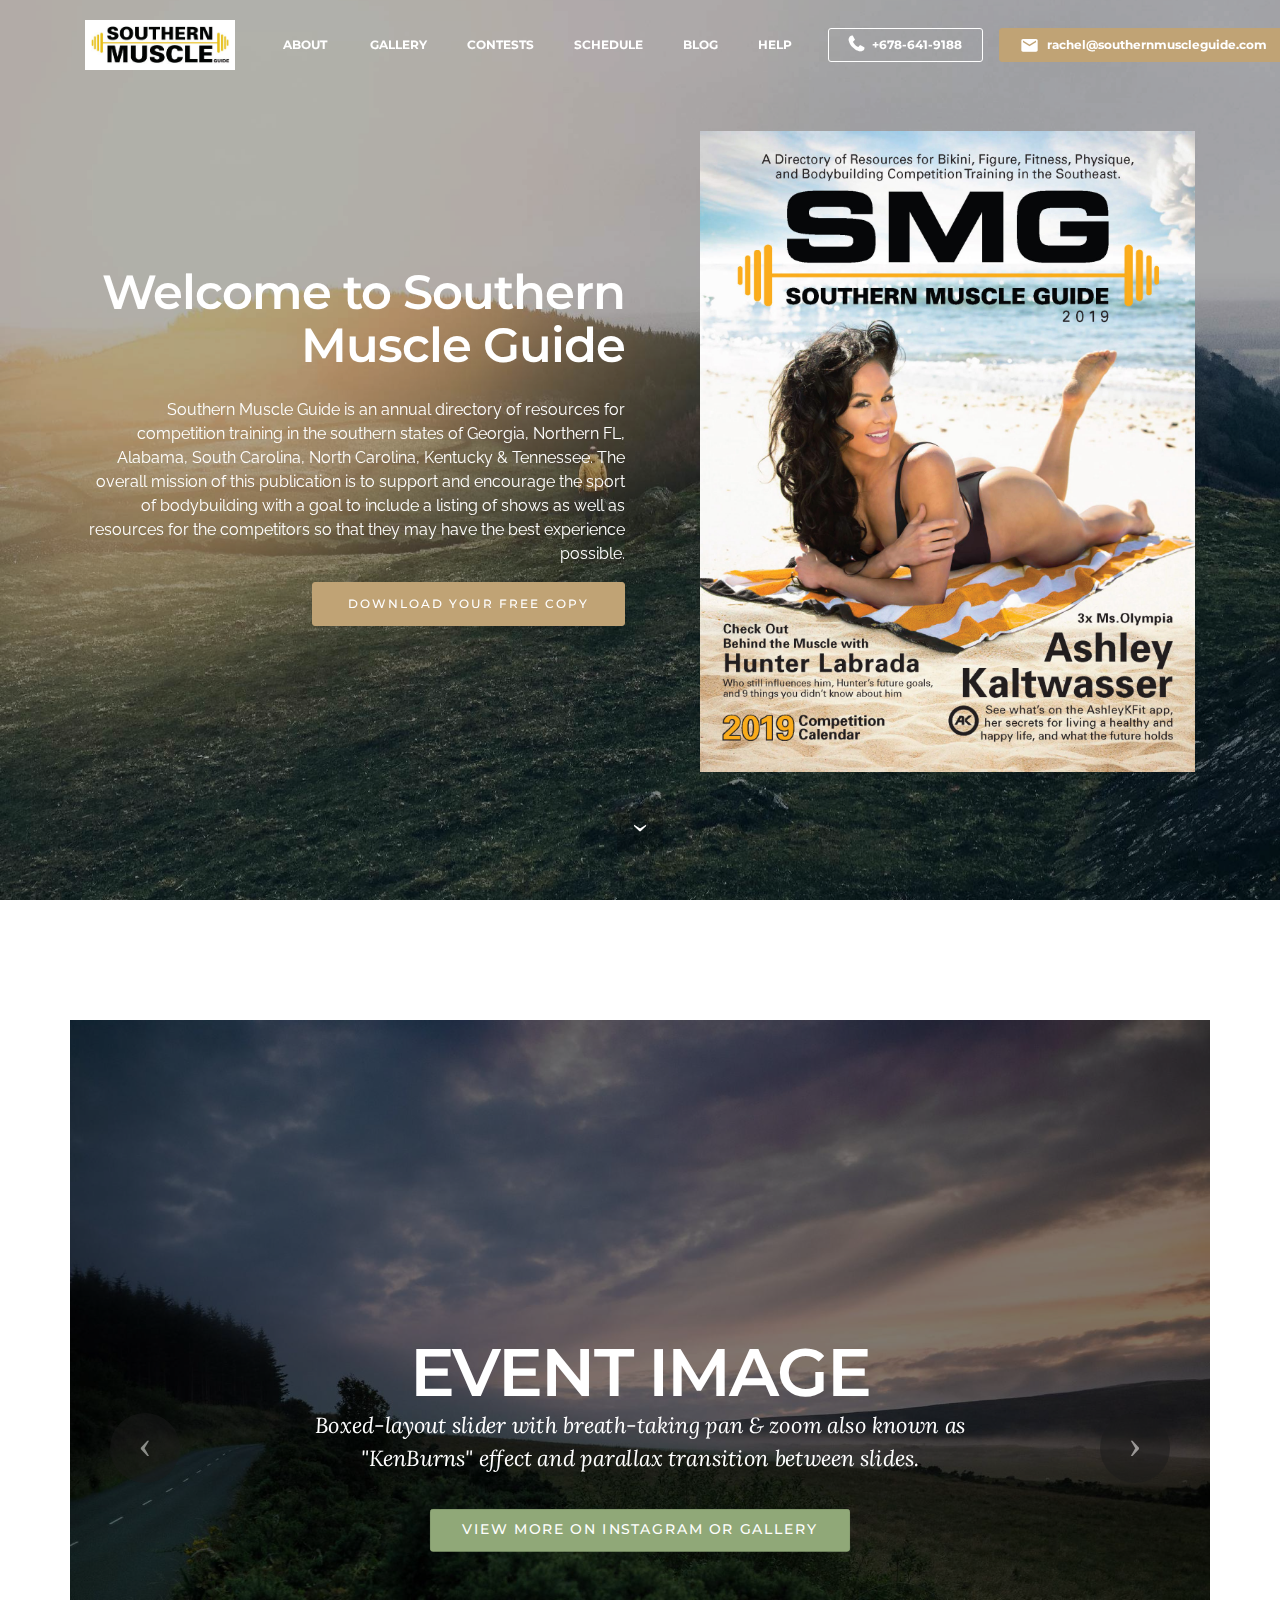
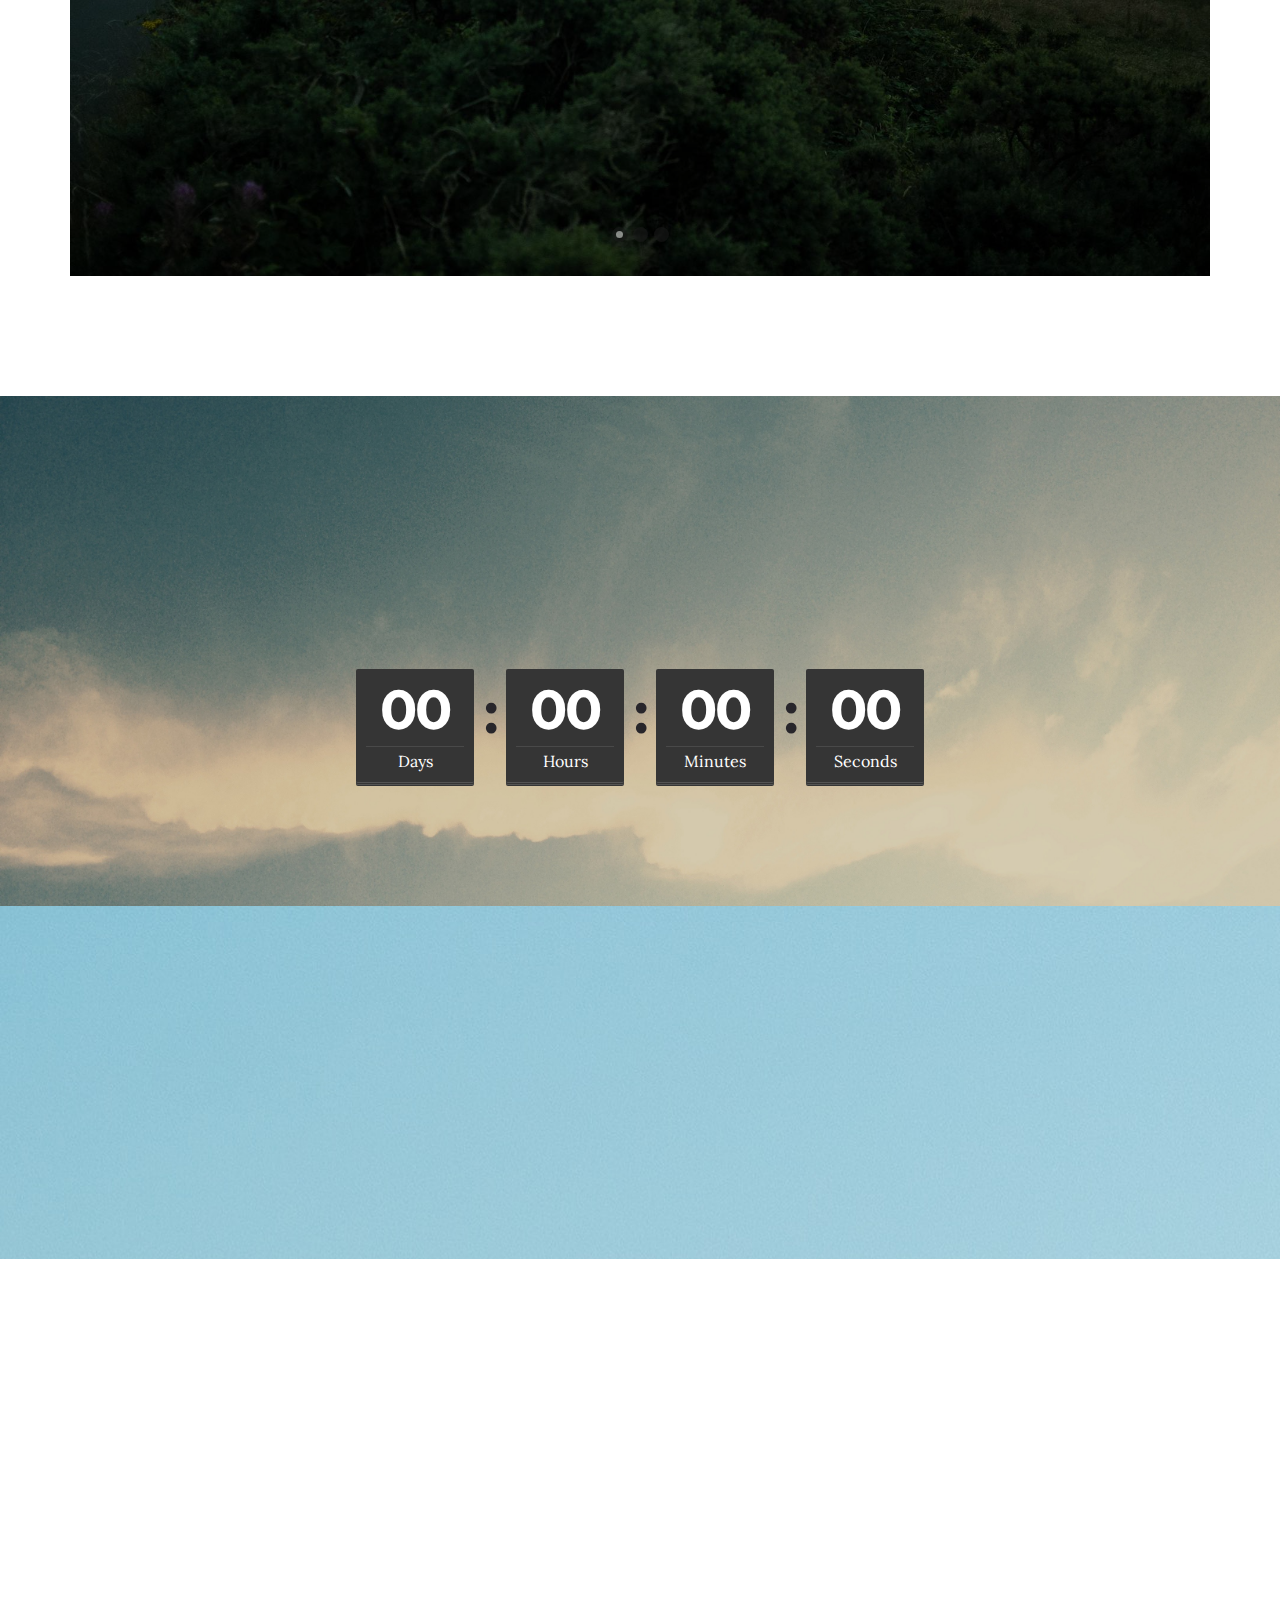
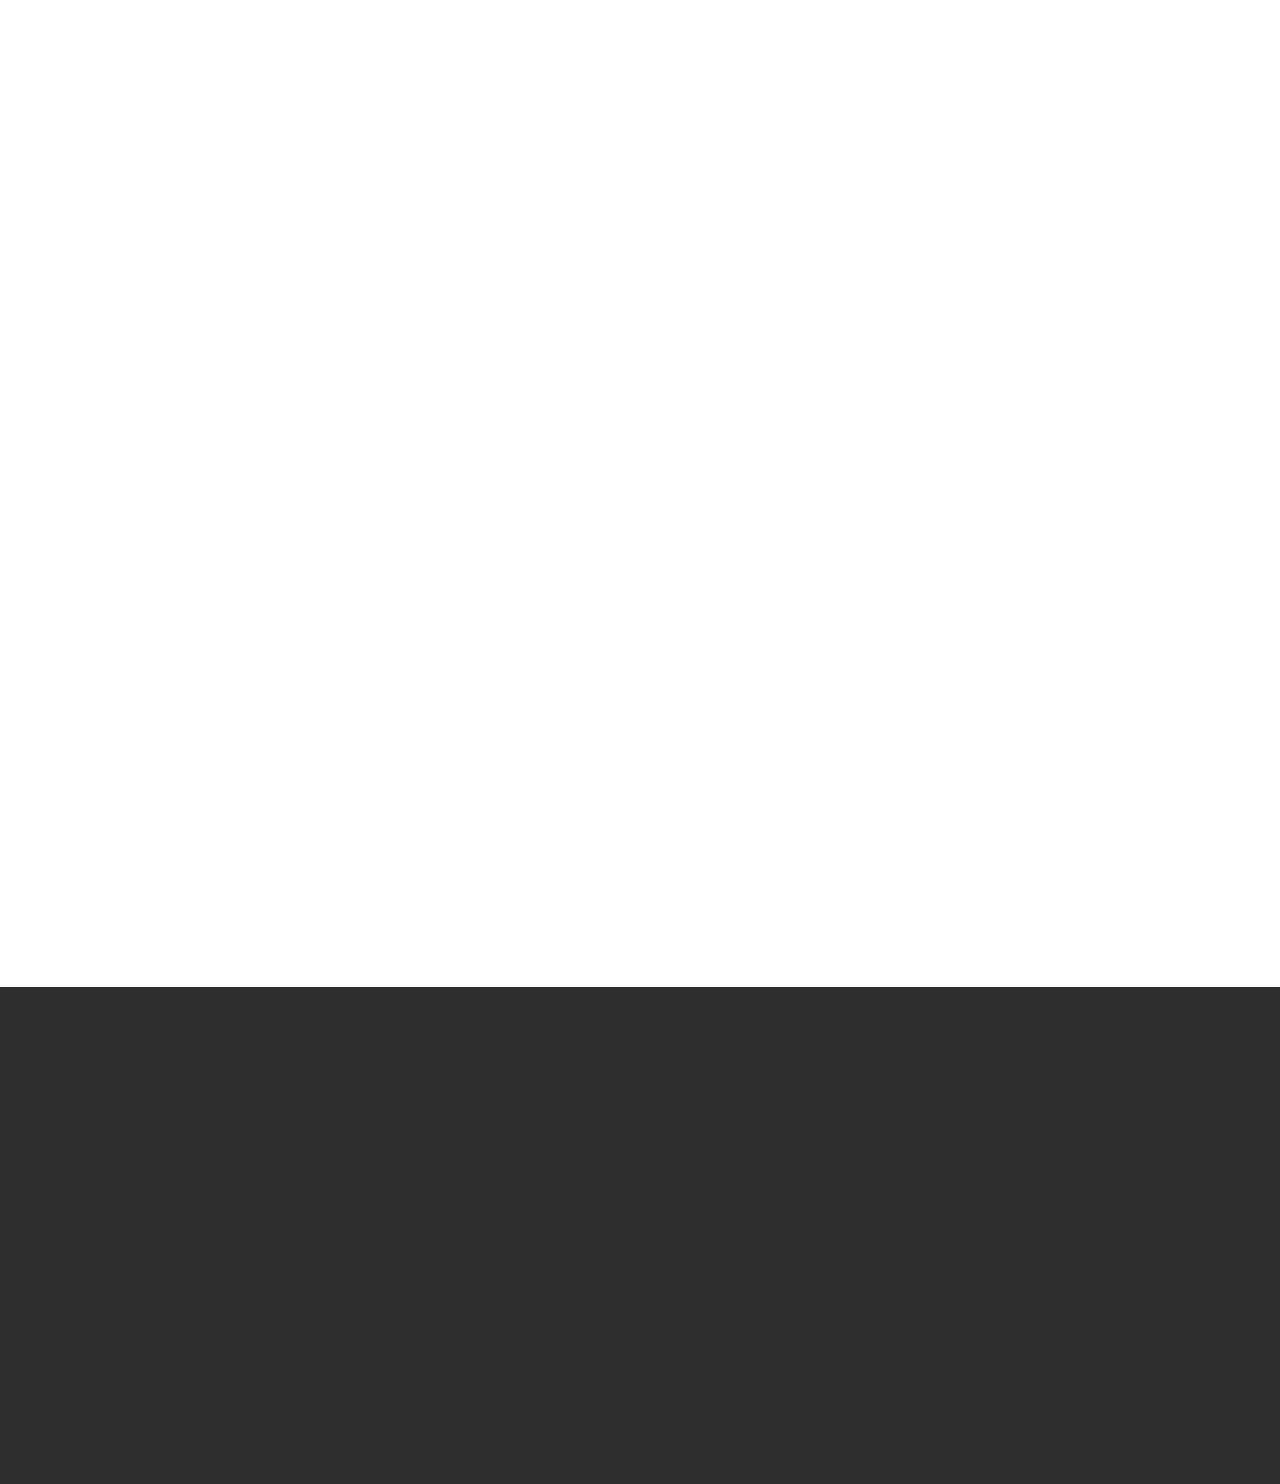
==== commit d4641398: "create github pages" ====
--- a/index.html
+++ b/index.html
@@ -1,37 +1,39 @@
 <!DOCTYPE html>
 <html  >
 <head>
-  <!-- Site made with Mobirise Website Builder v4.10.4, https://mobirise.com -->
+  <!-- Site made with Mobirise Website Builder v4.10.15, https://mobirise.com -->
   <meta charset="UTF-8">
   <meta http-equiv="X-UA-Compatible" content="IE=edge">
-  <meta name="generator" content="Mobirise v4.10.4, mobirise.com">
+  <meta name="generator" content="Mobirise v4.10.15, mobirise.com">
   <meta name="viewport" content="width=device-width, initial-scale=1, minimum-scale=1">
   <link rel="shortcut icon" href="assets/images/southernmuscleguidelogo-128x43.png" type="image/x-icon">
   <meta name="description" content="">
   
   <title>Home</title>
+  <link rel="stylesheet" href="https://fonts.googleapis.com/css?family=Lora:400,700,400italic,700italic&subset=latin">
+  <link rel="stylesheet" href="assets/bootstrap-material-design-font/css/material.css">
+  <link rel="stylesheet" href="https://fonts.googleapis.com/css?family=Raleway:100,100i,200,200i,300,300i,400,400i,500,500i,600,600i,700,700i,800,800i,900,900i">
+  <link rel="stylesheet" href="assets/font-awesome/css/font-awesome.css">
+  <link rel="stylesheet" href="assets/web/assets/mobirise-icons/mobirise-icons.css">
   <link rel="stylesheet" href="https://fonts.googleapis.com/css?family=Montserrat:400,700">
-  <link rel="stylesheet" href="https://fonts.googleapis.com/css?family=Raleway:100,100i,200,200i,300,300i,400,400i,500,500i,600,600i,700,700i,800,800i,900,900i">
-  <link rel="stylesheet" href="assets/bootstrap-material-design-font/css/material.css">
-  <link rel="stylesheet" href="assets/font-awesome/css/font-awesome.css">
-  <link rel="stylesheet" href="https://fonts.googleapis.com/css?family=Lora:400,700,400italic,700italic&subset=latin">
-  <link rel="stylesheet" href="assets/web/assets/mobirise-icons/mobirise-icons.css">
   <link rel="stylesheet" href="assets/tether/tether.min.css">
   <link rel="stylesheet" href="assets/bootstrap/css/bootstrap.min.css">
-  <link rel="stylesheet" href="assets/animate.css/animate.min.css">
+  <link rel="stylesheet" href="assets/animatecss/animate.min.css">
   <link rel="stylesheet" href="assets/socicon/css/styles.css">
   <link rel="stylesheet" href="assets/dropdown/css/style.css">
   <link rel="stylesheet" href="assets/style.css">
   <link rel="stylesheet" href="assets/slick.css">
+  <link rel="stylesheet" href="assets/theme/css/style.css">
   <link rel="stylesheet" href="assets/mobirise3-blocks-plugin/css/style.css">
-  <link rel="stylesheet" href="assets/theme/css/style.css">
-  <link rel="stylesheet" href="assets/mobirise/css/mbr-additional.css" type="text/css">
-  
-  
-  
+  <link rel="stylesheet" href="assets/formoid-css/recaptcha.css">
+  <link rel="preload" as="style" href="assets/mobirise/css/mbr-additional.css"><link rel="stylesheet" href="assets/mobirise/css/mbr-additional.css" type="text/css">
+  
+  
+  
+
 </head>
 <body>
-  <section id="ext_menu-k" data-rv-view="233">
+  <section id="ext_menu-k" data-rv-view="30">
 
     <nav class="navbar navbar-dropdown transparent navbar-fixed-top bg-color">
         <div class="container">
@@ -51,7 +53,7 @@
                         <div class="hamburger-icon"></div>
                     </button>
 
-                    <ul class="nav-dropdown collapse pull-xs-right nav navbar-nav navbar-toggleable-sm" id="exCollapsingNavbar"><li class="nav-item"><a class="nav-link link" href="https://mobirise.com/">ABOUT US</a></li><li class="nav-item"><a class="nav-link link" href="https://mobirise.com/">GALLERY</a></li><li class="nav-item"><a class="nav-link link" href="https://mobirise.com/">BLOG</a></li><li class="nav-item"><a class="nav-link link" href="https://mobirise.com/">HELP</a></li><li class="nav-item nav-btn"><a class="nav-link btn btn-white btn-white-outline" href="tel:+678-641-9188"><span class="fa fa-phone mbr-iconfont mbr-iconfont-btn"></span>+678-641-9188</a></li><li class="nav-item nav-btn"><a class="nav-link btn btn-primary" href="mailto:rachel@southernmuscleguide.com"><span class="mdi-communication-email mbr-iconfont mbr-iconfont-btn"></span>rachel@southernmuscleguide.com</a></li></ul>
+                    <ul class="nav-dropdown collapse pull-xs-right nav navbar-nav navbar-toggleable-sm" id="exCollapsingNavbar"><li class="nav-item"><a class="nav-link link" href="https://mobirise.com/">ABOUT&nbsp;</a></li><li class="nav-item"><a class="nav-link link" href="page6.html">GALLERY</a></li><li class="nav-item"><a class="nav-link link" href="page1.html#msg-box2-t">CONTESTS</a></li><li class="nav-item"><a class="nav-link link" href="page3.html#custom-html-1i">SCHEDULE</a></li><li class="nav-item"><a class="nav-link link" href="page5.html#ext_menu-1l">BLOG</a></li><li class="nav-item"><a class="nav-link link" href="https://mobirise.com/">HELP</a></li><li class="nav-item nav-btn"><a class="nav-link btn btn-white btn-white-outline" href="tel:+678-641-9188"><span class="fa fa-phone mbr-iconfont mbr-iconfont-btn"></span>+678-641-9188</a></li><li class="nav-item nav-btn"><a class="nav-link btn btn-primary" href="mailto:rachel@southernmuscleguide.com"><span class="mdi-communication-email mbr-iconfont mbr-iconfont-btn"></span>rachel@southernmuscleguide.com</a></li></ul>
                     <button hidden="" class="navbar-toggler navbar-close" type="button" data-toggle="collapse" data-target="#exCollapsingNavbar">
                         <div class="close-icon"></div>
                     </button>
@@ -64,9 +66,9 @@
 
 </section>
 
-<section class="engine"><a href="https://mobirise.info/t">amp template</a></section><section class="mbr-section mbr-section-hero mbr-section-full extHeader9 mbr-after-navbar" id="extHeader9-b" data-rv-view="122" style="background-image: url(assets/images/2019southernmuscleguide-hyperlinks-page-1-1700x2200.jpg);">
-
-    <div class="mbr-overlay" style="opacity: 0.5; background-color: rgb(0, 0, 0);">
+<section class="engine"><a href="https://mobirise.info/g">build a site</a></section><section class="mbr-section mbr-section-hero mbr-section-full header2 mbr-parallax-background mbr-after-navbar" id="header2-l" data-rv-view="0" style="background-image: url(assets/images/landscape.jpg);">
+
+    <div class="mbr-overlay" style="opacity: 0.3; background-color: rgb(0, 0, 0);">
     </div>
 
     <div class="mbr-table mbr-table-full">
@@ -79,43 +81,19 @@
                         
                         
 
-                        <div class="mbr-table-cell mbr-right-padding-md-up col-md-7 text-xs-center text-md-right">
-
-                            <h3 class="mbr-section-title display-2">INTRO WITH FORM</h3>
-
-                            <div class="mbr-section-text lead">
-                                <p>Full-screen intro with image background and subscribe form on the right side. Lorem ipsum dolor sit amet, consectetur adipisicing elit. Vel sunt, neque voluptatibus excepturi laboriosam possimus adipisci quidem dolores omnis, nemo dolore eligendi blanditiis voluptatem in, doloribus hic aperiam maiores fugit.</p>
+                        <div class="mbr-table-cell col-md-5 content-size text-xs-center text-md-right">
+
+                            <h3 class="mbr-section-title display-2">Welcome to Southern Muscle Guide</h3>
+
+                            <div class="mbr-section-text">
+                                <p>Southern Muscle Guide is an annual directory of resources for competition training in the southern states of Georgia, Northern FL, Alabama, South Carolina, North Carolina, Kentucky &amp; Tennessee. The overall mission of this publication is to support and encourage the sport of bodybuilding with a goal to include a listing of shows as well as resources for the competitors so that they may have the best experience possible.</p>
                             </div>
 
-                            <div class="mbr-section-btn"><a class="btn btn-primary" href="https://mobirise.com">DOWNLOAD YOUR COPY NOW!</a></div>
-
-                        </div>
-                        <div class="form-table mbr-valign-top col-md-12  formblock" data-form-type="formoid">
-                            <h4 class="mbr-section-title display-2 form-title">SUBSCRIBE</h4>
-                            <div data-form-alert="true">
-                                <div hidden="" data-form-alert-success="true" class="alert alert-form alert-success text-xs-center">Thanks for filling out form!</div>
-                            </div>
-                            <form action="https://mobirise.com/" method="post" data-form-title="INTRO WITH FORM">
-                                <input type="hidden" value="wlp669TrLEVmHFDqeF+scfFnRe/R+B44TcOFPIrzWewqcAgQo2w5lemx5/agzMI6+jF6cLiFo8R114K0bCSddv9xGOLQ6tfJA+nNX3R7HipoyCpVwlo6kd+WHp8RokOV" data-form-email="true">
-
-                                    <div class="col-xs-12">
-                                         <input type="text" class="form-control" name="name" required="" data-form-field="Name" placeholder="Name*">
-                                    </div>
-
-                                    <div class="col-xs-12"> 
-                                         <input type="text" class="form-control" name="email" required="" data-form-field="Email" placeholder="Email*">    
-                                    </div>
-
-                                    <div class="col-xs-12">
-                                         <input type="text" class="form-control" name="phone" required="" data-form-field="Phone" placeholder="Phone*">
-                                    </div>
-
-                                    <div class="col-xs-12">
-                                        <textarea class="form-control" name="message" rows="7" data-form-field="Message" style="resize:none" placeholder="Message"></textarea>
-                                    </div>
-                                <div class="col-xs-12" style="margin-top: 10px; text-align: center"><button type="submit" class="btn btn-primary">GET STARTED</button></div>
-                                <div><p class="display-2 form-subtitle">Lorem ipsum dolor sit amet, consectetur adipisicing elit.</p></div>
-                            </form>
+                            <div class="mbr-section-btn"><a class="btn btn-primary" href="https://mobirise.com">DOWNLOAD YOUR FREE COPY</a></div>
+
+                        </div>
+                        <div class="mbr-table-cell mbr-valign-top mbr-left-padding-md-up col-md-7 image-size" style="width: 50%;">
+                            <div class="mbr-figure"><img src="assets/images/2019southernmuscleguide-hyperlinks-page-1-1400x1812.jpg"></div>
                         </div>
 
                     </div>
@@ -129,7 +107,7 @@
 
 </section>
 
-<section class="mbr-slider mbr-slider-ext mbr-section mbr-section__container carousel slide mbr-section-nopadding" data-ride="carousel" data-keyboard="false" data-pause="false" data-wrap="true" data-interval="5000" id="extSlider2-4" data-rv-view="92" style="background-color: rgb(255, 255, 255);">
+<section class="mbr-slider mbr-slider-ext mbr-section mbr-section__container carousel slide mbr-section-nopadding" data-ride="carousel" data-keyboard="false" data-pause="false" data-wrap="true" data-interval="5000" id="extSlider2-4" data-rv-view="3" style="background-color: rgb(255, 255, 255);">
     <div class=" container boxed-slider" style="padding-top: 120px; padding-bottom: 120px;">
         <div>
             <div>
@@ -198,17 +176,17 @@
     </div>
 </section>
 
-<section class="mbr-section extCountdown1" id="extCountdown1-c" data-rv-view="132" style="background-color: rgb(233, 233, 233); padding-top: 120px; padding-bottom: 120px;">
+<section class="mbr-section extCountdown1 mbr-background" id="extCountdown1-c" data-rv-view="15" style="background-image: url(assets/images/jumbotron.jpg); padding-top: 120px; padding-bottom: 120px;">
 
     
 
     <div class="container">
         <h3 class="mbr-section-title display-2">COUNTDOWN TO NEXT SHOW</h3>
-        <div class="countdown" data-end="2018/01/01"></div>
-    </div>
-</section>
-
-<section class="mbr-instagram-feed" data-rows="3" data-per-row-slider="" data-spacing="5" data-full-width="" data-token="14180953228.727bfe1.cda1b5d66de24ea0a786f1a3a9928e5b" data-per-row-grid="5" id="instagram-feed-block-6" data-rv-view="107" style="background-image: url(assets/images/instagram-background.jpg); padding-top: 40px; padding-bottom: 40px;">
+        <div class="countdown" data-end="2019/07/19"></div>
+    </div>
+</section>
+
+<section class="mbr-instagram-feed" data-rows="3" data-per-row-slider="" data-spacing="5" data-full-width="" data-token="14180953228.727bfe1.cda1b5d66de24ea0a786f1a3a9928e5b" data-per-row-grid="5" id="instagram-feed-block-6" data-rv-view="18" style="background-image: url(assets/images/instagram-background.jpg); padding-top: 40px; padding-bottom: 40px;">
     
     <div class="container container_toggle">
         <div class="row">
@@ -216,14 +194,14 @@
                 <div class="inst">
                     <h1 class="inst__title align-center mbr-fonts-style display-2">Instagram Feed</h1>
                     <div class="inst__content"></div>
-                    
-                </div>
-            </div>
-        </div>
-    </div>
-</section>
-
-<section class="mbr-section" id="msg-box5-g" data-rv-view="217" style="background-color: rgb(255, 255, 255); padding-top: 0px; padding-bottom: 0px;">
+                    <div class="inst__more mbr-section-btn align-center" buttons="0"><a class="btn btn-md btn-primary display-4" href="#">FOLLOW US</a></div>
+                </div>
+            </div>
+        </div>
+    </div>
+</section>
+
+<section class="mbr-section" id="msg-box5-g" data-rv-view="20" style="background-color: rgb(255, 255, 255); padding-top: 0px; padding-bottom: 0px;">
 
     
     <div class="container">
@@ -240,7 +218,7 @@
 
                   </div>
 
-                  <div><a class="btn btn-primary" href="https://mobirise.com">MORE</a></div>
+                  <div><a class="btn btn-primary" href="index.html">LINK TO SPONSOR SITE</a></div>
               </div>
 
 
@@ -257,18 +235,18 @@
 
 </section>
 
-<section class="mbr-section mbr-section__container article" id="header3-i" data-rv-view="223" style="background-color: rgb(255, 255, 255); padding-top: 20px; padding-bottom: 20px;">
+<section class="mbr-section mbr-section__container article" id="header3-i" data-rv-view="23" style="background-color: rgb(255, 255, 255); padding-top: 20px; padding-bottom: 20px;">
     <div class="container">
         <div class="row">
             <div class="col-xs-12">
-                <h3 class="mbr-section-title display-2">Recommended Reads</h3>
+                <h3 class="mbr-section-title display-2">Southern Muscle Highlights</h3>
                 
             </div>
         </div>
     </div>
 </section>
 
-<section class="mbr-cards mbr-section mbr-section-nopadding" id="features3-h" data-rv-view="220" style="background-color: rgb(255, 255, 255);">
+<section class="mbr-cards mbr-section mbr-section-nopadding" id="features3-h" data-rv-view="25" style="background-color: rgb(255, 255, 255);">
 
     
 
@@ -289,11 +267,11 @@
         <div class="mbr-cards-col col-xs-12 col-lg-3" style="padding-top: 80px; padding-bottom: 80px;">
             <div class="container">
                 <div class="card cart-block">
-                    <div class="card-img"><img src="assets/images/desktop.jpg" class="card-img-top"></div>
+                    <div class="card-img"><img src="assets/images/valeriepayne-webad-150x150.jpg" class="card-img-top"></div>
                     <div class="card-block">
-                        <h4 class="card-title">Responsive</h4>
+                        <h4 class="card-title">Beat the Coronavirus with these Home Workouts</h4>
                         <h5 class="card-subtitle">One of Bootstrap 4's big points</h5>
-                        <p class="card-text">One of Bootstrap 4's big points is responsiveness and Mobirise makes effective use of this by generating highly responsive website for you.</p>
+                        <p class="card-text">One of Bootstrap 4's big points is responsiveness and Mobirise makes effective use of this by generating highly responsive website for you.<br><br><br><br><br></p>
                         <div class="card-btn"><a href="https://mobirise.com" class="btn btn-primary">MORE</a></div>
                     </div>
                 </div>
@@ -302,11 +280,11 @@
         <div class="mbr-cards-col col-xs-12 col-lg-3" style="padding-top: 80px; padding-bottom: 80px;">
             <div class="container">
                 <div class="card cart-block">
-                    <div class="card-img"><img src="assets/images/coworkers.jpg" class="card-img-top"></div>
+                    <div class="card-img"><img src="assets/images/waterbabiesbikiniwebad-150x150.jpg" class="card-img-top"></div>
                     <div class="card-block">
                         <h4 class="card-title">Web Fonts</h4>
                         <h5 class="card-subtitle">Google has a highly exhaustive list of fonts</h5>
-                        <p class="card-text">Google has a highly exhaustive list of fonts compiled into its web font platform and Mobirise makes it easy for you to use them on your website easily and freely.</p>
+                        <p class="card-text">Google has a highly exhaustive list of fonts compiled into its web font platform and Mobirise makes it easy for you to use them on your website easily and freely.<br><br><br><br><br><br></p>
                         <div class="card-btn"><a href="https://mobirise.com" class="btn btn-primary">MORE</a></div>
                     </div>
                 </div>
@@ -319,7 +297,7 @@
                     <div class="card-block">
                         <h4 class="card-title">Unlimited Sites</h4>
                         <h5 class="card-subtitle">Mobirise gives you the freedom to develop</h5>
-                        <p class="card-text">Mobirise gives you the freedom to develop as many websites as you like given the fact that it is a desktop app.</p>
+                        <p class="card-text">Mobirise gives you the freedom to develop as many websites as you like given the fact that it is a desktop app.<br><br><br></p>
                         <div class="card-btn"><a href="https://mobirise.com" class="btn btn-primary">MORE</a></div>
                     </div>
                 </div>
@@ -330,13 +308,43 @@
     </div>
 </section>
 
-<section class="mbr-section mbr-section-md-padding" id="social-buttons4-j" data-rv-view="231" style="background-color: rgb(46, 46, 46); padding-top: 90px; padding-bottom: 90px;">
+<section class="mbr-section mbr-section-md-padding" id="social-buttons4-j" data-rv-view="28" style="background-color: rgb(46, 46, 46); padding-top: 30px; padding-bottom: 0px;">
     
     <div class="container">
         <div class="row">
             <div class="col-md-8 col-md-offset-2 text-xs-center">
                 <h3 class="mbr-section-title display-2">FOLLOW US</h3>
-                <div><a class="btn btn-social" title="Twitter" target="_blank" href="https://twitter.com/mobirise"><i class="socicon socicon-twitter"></i></a> <a class="btn btn-social" title="Facebook" target="_blank" href="https://www.facebook.com/pages/Mobirise/1616226671953247"><i class="socicon socicon-facebook"></i></a> <a class="btn btn-social" title="Google+" target="_blank" href="https://plus.google.com/u/0/+Mobirise/posts"><i class="socicon socicon-googleplus"></i></a> <a class="btn btn-social" title="YouTube" target="_blank" href="https://www.youtube.com/channel/UCt_tncVAetpK5JeM8L-8jyw"><i class="socicon socicon-youtube"></i></a> <a class="btn btn-social" title="Instagram" target="_blank" href="https://instagram.com/mobirise/"><i class="socicon socicon-instagram"></i></a> <a class="btn btn-social" title="Pinterest" target="_blank" href="https://www.pinterest.com/mobirise/"><i class="socicon socicon-pinterest"></i></a> <a class="btn btn-social" title="Tumblr" target="_blank" href="http://mobirise.tumblr.com/"><i class="socicon socicon-tumblr"></i></a> <a class="btn btn-social" title="LinkedIn" target="_blank" href="https://www.linkedin.com/in/mobirise"><i class="socicon socicon-linkedin"></i></a> <a class="btn btn-social" title="VKontakte" target="_blank" href="#"><i class="socicon socicon-vkontakte"></i></a> <a class="btn btn-social" title="Odnoklassniki" target="_blank" href="#"><i class="socicon socicon-odnoklassniki"></i></a> </div>
+                <div> <a class="btn btn-social" title="Facebook" target="_blank" href="https://www.facebook.com/pages/Mobirise/1616226671953247"><i class="socicon socicon-facebook"></i></a>  <a class="btn btn-social" title="YouTube" target="_blank" href="https://www.youtube.com/channel/UCt_tncVAetpK5JeM8L-8jyw"><i class="socicon socicon-youtube"></i></a> <a class="btn btn-social" title="Instagram" target="_blank" href="https://instagram.com/mobirise/"><i class="socicon socicon-instagram"></i></a>      </div>
+            </div>
+        </div>
+    </div>
+</section>
+
+<section class="mbr-section form2" id="form2-1n" data-rv-view="32" style="background-color: rgb(46, 46, 46); padding-top: 40px; padding-bottom: 80px;">
+        
+    <div class="mbr-section mbr-section__container mbr-section__container--middle">
+        <div class="container">
+            <div class="row">
+                <div class="col-xs-12 text-xs-center">
+                    <h3 class="mbr-section-title display-2">SUBSCRIBE FORM</h3>
+                    <p class="mbr-section-subtitle">Subscribe to our Newsletter</p>
+                </div>
+            </div>
+        </div>
+    </div>
+    <div class="mbr-section mbr-section-nopadding">
+        <div class="container">
+            <div class="row">
+                <div class="col-xs-12 col-lg-10 col-lg-offset-1" data-form-type="formoid">
+                    <div data-form-alert="true"><div hidden="" data-form-alert-success="true">Thanks for filling out form!</div></div>
+                    <form class="mbr-form" action="https://mobirise.com/" method="post" data-form-title="SUBSCRIBE FORM">
+                        <input type="hidden" value="v3m44gQD57W+CygP20VzWHcquwz1l82j0IdaMY6zrmVJpoxMROWFhpl2tcLZalXS+xBtFxBYgtKXjiJpf9IOv6PzpediEb2bXfmUAzI0/ARyqI1Yk4TG0cdryMKTn7Jz.KmPQoAe81vttqqf4Cjt/XmsdxbLhc9IZOoNRdXck3UwPu7t1PHJaWuAsR12T/xQJjOfq6IuJI2pRSbLkonFOE39pjwj3gO9pKDG5K1l4MzLZSUw9X51RYOn19GB9jksg" data-form-email="true">
+                        <div class="mbr-subscribe mbr-subscribe-dark input-group">
+                            <input type="email" class="form-control" name="email" required="" data-form-field="Email" placeholder="Enter Your Email Address..." id="form2-1n-email">
+                            <span class="input-group-btn"><button type="submit" class="btn btn-primary">SUBSCRIBE</button></span>
+                        </div>
+                    </form>
+                </div>
             </div>
         </div>
     </div>
@@ -346,18 +354,20 @@
   <script src="assets/web/assets/jquery/jquery.min.js"></script>
   <script src="assets/tether/tether.min.js"></script>
   <script src="assets/bootstrap/js/bootstrap.min.js"></script>
+  <script src="assets/viewport-checker/jquery.viewportchecker.js"></script>
   <script src="assets/smooth-scroll/smooth-scroll.js"></script>
   <script src="assets/countdown/jquery.countdown.min.js"></script>
+  <script src="assets/dropdown/js/script.min.js"></script>
   <script src="assets/touch-swipe/jquery.touch-swipe.min.js"></script>
-  <script src="assets/viewport-checker/jquery.viewportchecker.js"></script>
-  <script src="assets/dropdown/js/script.min.js"></script>
+  <script src="assets/jarallax/jarallax.js"></script>
   <script src="assets/index.js"></script>
   <script src="assets/slick.min.js"></script>
+  <script src="assets/theme/js/script.js"></script>
   <script src="assets/mobirise3-blocks-plugin/js/script.js"></script>
-  <script src="assets/theme/js/script.js"></script>
   <script src="assets/formoid/formoid.min.js"></script>
   
   
   <input name="animation" type="hidden">
-  </body>
+  
+</body>
 </html>--- a/assets/web/assets/mobirise-icons/mobirise-icons.css
+++ b/assets/web/assets/mobirise-icons/mobirise-icons.css
@@ -7,6 +7,7 @@
     url('mobirise-icons.svg?spat4u#MobiriseIcons') format('svg');
   font-weight: normal;
   font-style: normal;
+  font-display: swap;
 }
 
 [class^="mbri-"], [class*=" mbri-"] {
--- a/assets/style.css
+++ b/assets/style.css
@@ -1,200 +1,42 @@
-.mbr-instagram-feed {
-  position: relative; }
+.social-feed-container {
+  z-index: 3;
+  max-width: 600px;
+  margin: 0 auto;
+  position: relative;
+}
 
-.inst {
+.is-builder  .mbr-social-feed{
+  min-height: 125px;
+}
+.mbr-social-feed {
+  text-align: center;
+  
+  position: relative;
+  background-size: cover;
+  padding-top: 20px;
+  padding-bottom: 20px;
+}
+
+.social-feed-container-loading {
+  margin: 0 auto;
+  display: none;
+}
+
+.is-builder .loading .social-feed-container-loading {
+  display: block;
+}
+
+.social-feed-element iframe {
   width: 100%;
+  height: 300px;
+  text-align: center;
   margin: 0 auto;
-  position: relative; }
-  @media (max-width: 768px) {
-    .inst {
-      width: 100%; } }
-  .inst__login-block p {
-    text-align: center; }
-  .inst__title {
-    padding-bottom: 1rem;
-    margin-bottom: 1.5rem;
-    line-height: 1.3; }
-  .inst__content {
-    margin-bottom: 10px; }
-  .inst__more {
-    margin-top: 20px; }
-  .inst__login-button {
-    transition: all .2s linear;
-    padding: 0 10px 0 80px;
-    display: block;
-    position: relative;
-    text-decoration: none;
-    color: white;
-    background: #cc0055;
-    font-size: 18px;
-    line-height: 60px;
-    height: 60px;
-    border-radius: 2px;
-    width: 400px;
-    margin: 0 auto; }
-    .inst__login-button:hover, .inst__login-button:focus {
-      background: #990040;
-      text-decoration: none;
-      color: white; }
-    .inst__login-button:before {
-      content: "\f16d";
-      display: block;
-      position: absolute;
-      font-family: "FontAwesome";
-      width: 60px;
-      height: 60px;
-      line-height: 60px;
-      top: 0;
-      left: 0;
-      text-align: center;
-      background: rgba(0, 0, 0, 0.1);
-      border-radius: 2px 0 0 2px; }
-  .inst__loader-wrapper {
-    position: absolute;
-    width: 100%;
-    height: 100%;
-    background: white;
-    opacity: 0.8;
-    top: 0;
-    left: 0; }
-  .inst__loader {
-    width: 100px;
-    height: 100px;
-    border-radius: 100%;
-    position: relative;
-    margin: 0 auto;
-    top: 50%;
-    transform: translateY(-50%); }
-    .inst__loader span {
-      display: inline-block;
-      width: 20px;
-      height: 20px;
-      border-radius: 100%;
-      background-color: #ff4488;
-      margin: 35px 5px;
-      opacity: 0; }
-      .inst__loader span:nth-child(1) {
-        animation: opacitychange 1s ease-in-out infinite; }
-      .inst__loader span:nth-child(2) {
-        animation: opacitychange 1s ease-in-out 0.33s infinite; }
-      .inst__loader span:nth-child(3) {
-        animation: opacitychange 1s ease-in-out 0.66s infinite; }
+  display: block;
+}
 
-@keyframes opacitychange {
-  0%, 100% {
-    opacity: 0; }
-  60% {
-    opacity: 1; } }
-  .inst__account {
-    margin-bottom: 20px; }
-  .inst__avatar {
-    float: left;
-    margin-right: -50px;
-    height: 50px; }
-    .inst__avatar img {
-      height: 100%;
-      border-radius: 50%;
-      border: 1px solid rgba(0, 0, 0, 0.0975); }
-  .inst__link {
-    float: right;
-    padding: 12px 10px 10px 0;
-    padding-left: 60px;
-    width: 100%;
-    overflow-x: hidden; }
-    .inst__link a {
-      text-decoration: none;
-      height: 50px;
-      line-height: 16px; }
-  .inst__images .slick-frame {
-    visibility: hidden; }
-  .inst__images .slick-frame.slick-initialized {
-    visibility: visible; }
-  .inst__images .slick-arrow {
-    text-indent: -9999px;
-    position: absolute;
-    width: 50px;
-    height: 50px;
-    line-height: 50px;
-    margin: 0;
-    padding: 0;
-    outline: none !important;
-    top: 50%;
-    transform: translateY(-50%);
-    z-index: 10;
-    cursor: pointer;
-    border: none;
-    background: transparent; }
-    .inst__images .slick-arrow:before {
-      transition: all .2s linear;
-      display: block;
-      position: absolute;
-      top: 0;
-      left: 0;
-      width: 100%;
-      height: 100%;
-      font-family: "MobiriseIcons" !important;
-      text-indent: 0;
-      color: white;
-      font-size: 1.5rem;
-      cursor: pointer;
-      border: 2px solid #fff;
-      border-radius: 50%;
-      opacity: 0;
-      background: rgba(0, 0, 0, 0.5); }
-    .inst__images .slick-arrow:hover:before {
-      opacity: 1 !important;
-      background: #1b1b1b !important; }
-    .inst__images .slick-arrow.slick-prev {
-      left: 15px; }
-      .inst__images .slick-arrow.slick-prev:before {
-        content: "\e943"; }
-    .inst__images .slick-arrow.slick-next {
-      right: 15px; }
-      .inst__images .slick-arrow.slick-next:before {
-        content: "\e966"; }
-  .inst__images:hover .slick-arrow:before {
-    opacity: .5; }
-  .inst__error {
-    padding: 10px;
-    background: pink;
-    border: 1px solid deeppink;
-    color: red;
-    border-radius: 3px; }
-
-.inst-card {
-  position: relative; }
-  .inst-card:hover .inst-card__info {
-    opacity: 1; }
-  .inst-card__link {
-    display: block;
-    background-size: cover;
-    background-position: center;
-    width: 100%;
-    height: 100%; }
-  .inst-card__info {
-    transition: opacity .2s linear;
-    opacity: 0;
-    display: block;
-    position: relative;
-    top: -100%;
-    left: 0;
-    width: 100%;
-    height: 100%;
-    background: rgba(0, 0, 0, 0.8); }
-  .inst-card__info-inner {
-    width: 100%;
-    display: block;
-    margin: 0;
-    padding: 0;
-    position: absolute;
-    top: 50%;
-    transform: translateY(-50%);
-    text-align: center;
-    color: white;
-    font-size: 16px; }
-  .inst-card__likes span {
-    font-size: 20px;
-    color: lightcoral; }
-  .inst-card__comments span {
-    font-size: 20px;
-    color: lightskyblue; }
+@media (max-width: 768px) {
+  .social-feed-element {
+    margin-left: 0px !important;
+    margin-right: 0px !important;
+  }
+}--- a/assets/formoid-css/recaptcha.css
+++ b/assets/formoid-css/recaptcha.css
@@ -0,0 +1,3 @@
+.grecaptcha-badge{
+	visibility: collapse !important;  
+}--- a/assets/mobirise/css/mbr-additional.css
+++ b/assets/mobirise/css/mbr-additional.css
@@ -1,6 +1,6 @@
-@import url(https://fonts.googleapis.com/css?family=Montserrat:400,700);
-@import url(https://fonts.googleapis.com/css?family=Lora:400,700);
-@import url(https://fonts.googleapis.com/css?family=Raleway:400,300,700);
+@import url(https://fonts.googleapis.com/css?family=Montserrat:400,700&display=swap);
+@import url(https://fonts.googleapis.com/css?family=Lora:400,700&display=swap);
+@import url(https://fonts.googleapis.com/css?family=Raleway:400,300,700&display=swap);
 
 
 
@@ -781,3 +781,358 @@
 #ext_menu-k .dropdown-item[aria-expanded="true"] {
   color: #c0a375!important;
 }
+#form2-1n .mbr-section-title {
+  color: #fff;
+}
+#form2-1n .mbr-section-subtitle {
+  color: #a0a0a0;
+}
+#ext_menu-o .hide-buttons .nav-btn {
+  display: none !important;
+}
+#ext_menu-o .navbar-caption {
+  color: #ffffff;
+}
+#ext_menu-o .navbar-toggler {
+  color: #ffffff;
+}
+#ext_menu-o .close-icon::before,
+#ext_menu-o .close-icon::after {
+  background-color: #ffffff;
+}
+#ext_menu-o .link,
+#ext_menu-o .dropdown-item {
+  color: #ffffff;
+}
+#ext_menu-o .link {
+  font-size: 0.75rem;
+}
+#ext_menu-o .dropdown-item,
+#ext_menu-o .nav-dropdown-sm .link {
+  font-size: 0.812rem;
+}
+#ext_menu-o .link:hover,
+#ext_menu-o .dropdown-item:hover,
+#ext_menu-o .link:focus,
+#ext_menu-o .dropdown-item:focus {
+  color: #c0a375;
+}
+#ext_menu-o .link[aria-expanded="true"],
+#ext_menu-o .dropdown-menu {
+  background: #0e0e0e;
+}
+#ext_menu-o .nav-dropdown-sm .link:focus,
+#ext_menu-o .nav-dropdown-sm .link:hover,
+#ext_menu-o .nav-dropdown-sm .dropdown-item:focus,
+#ext_menu-o .nav-dropdown-sm .dropdown-item:hover {
+  background: #202020!important;
+}
+#ext_menu-o .navbar,
+#ext_menu-o .nav-dropdown-sm,
+#ext_menu-o .nav-dropdown-sm .link[aria-expanded="true"],
+#ext_menu-o .nav-dropdown-sm .dropdown-menu {
+  background: #282828;
+}
+#ext_menu-o .bg-color.transparent .link {
+  color: #ffffff;
+  transition: none;
+}
+#ext_menu-o .bg-color.transparent.opened .link {
+  transition: color 0.2s ease-in-out;
+}
+#ext_menu-o .bg-color.transparent.opened .link:hover,
+#ext_menu-o .bg-color.transparent.opened .link:focus {
+  color: #c0a375;
+}
+#ext_menu-o .link[aria-expanded="true"],
+#ext_menu-o .dropdown-item[aria-expanded="true"] {
+  color: #c0a375!important;
+}
+#msg-box2-t .mbr-section-title {
+  color: #fff;
+}
+#msg-box2-t .mbr-section-subtitle {
+  color: #a0a0a0;
+}
+#custom-html-19 {
+  /* Type valid CSS here */
+}
+#custom-html-19 div {
+  padding: 40px 0;
+  color: #777;
+  text-align: center;
+}
+#custom-html-19 p {
+  font-size: 60px;
+  color: #777;
+}
+#header3-10 .mbr-section-title,
+#header3-10 .mbr-section-subtitle {
+  text-align: center;
+}
+#social-buttons4-12 .mbr-section-title,
+#social-buttons4-12 .btn-social {
+  color: #fff;
+}
+#ext_menu-13 .hide-buttons .nav-btn {
+  display: none !important;
+}
+#ext_menu-13 .navbar-caption {
+  color: #ffffff;
+}
+#ext_menu-13 .navbar-toggler {
+  color: #ffffff;
+}
+#ext_menu-13 .close-icon::before,
+#ext_menu-13 .close-icon::after {
+  background-color: #ffffff;
+}
+#ext_menu-13 .link,
+#ext_menu-13 .dropdown-item {
+  color: #ffffff;
+}
+#ext_menu-13 .link {
+  font-size: 0.75rem;
+}
+#ext_menu-13 .dropdown-item,
+#ext_menu-13 .nav-dropdown-sm .link {
+  font-size: 0.812rem;
+}
+#ext_menu-13 .link:hover,
+#ext_menu-13 .dropdown-item:hover,
+#ext_menu-13 .link:focus,
+#ext_menu-13 .dropdown-item:focus {
+  color: #c0a375;
+}
+#ext_menu-13 .link[aria-expanded="true"],
+#ext_menu-13 .dropdown-menu {
+  background: #0e0e0e;
+}
+#ext_menu-13 .nav-dropdown-sm .link:focus,
+#ext_menu-13 .nav-dropdown-sm .link:hover,
+#ext_menu-13 .nav-dropdown-sm .dropdown-item:focus,
+#ext_menu-13 .nav-dropdown-sm .dropdown-item:hover {
+  background: #202020!important;
+}
+#ext_menu-13 .navbar,
+#ext_menu-13 .nav-dropdown-sm,
+#ext_menu-13 .nav-dropdown-sm .link[aria-expanded="true"],
+#ext_menu-13 .nav-dropdown-sm .dropdown-menu {
+  background: #282828;
+}
+#ext_menu-13 .bg-color.transparent .link {
+  color: #ffffff;
+  transition: none;
+}
+#ext_menu-13 .bg-color.transparent.opened .link {
+  transition: color 0.2s ease-in-out;
+}
+#ext_menu-13 .bg-color.transparent.opened .link:hover,
+#ext_menu-13 .bg-color.transparent.opened .link:focus {
+  color: #c0a375;
+}
+#ext_menu-13 .link[aria-expanded="true"],
+#ext_menu-13 .dropdown-item[aria-expanded="true"] {
+  color: #c0a375!important;
+}
+#custom-html-1i {
+  /* Type valid CSS here */
+}
+#custom-html-1i div {
+  padding: 40px 0;
+  color: #777;
+  text-align: center;
+}
+#custom-html-1i p {
+  font-size: 60px;
+  color: #777;
+}
+#ext_menu-1e .hide-buttons .nav-btn {
+  display: none !important;
+}
+#ext_menu-1e .navbar-caption {
+  color: #ffffff;
+}
+#ext_menu-1e .navbar-toggler {
+  color: #ffffff;
+}
+#ext_menu-1e .close-icon::before,
+#ext_menu-1e .close-icon::after {
+  background-color: #ffffff;
+}
+#ext_menu-1e .link,
+#ext_menu-1e .dropdown-item {
+  color: #ffffff;
+}
+#ext_menu-1e .link {
+  font-size: 0.75rem;
+}
+#ext_menu-1e .dropdown-item,
+#ext_menu-1e .nav-dropdown-sm .link {
+  font-size: 0.812rem;
+}
+#ext_menu-1e .link:hover,
+#ext_menu-1e .dropdown-item:hover,
+#ext_menu-1e .link:focus,
+#ext_menu-1e .dropdown-item:focus {
+  color: #c0a375;
+}
+#ext_menu-1e .link[aria-expanded="true"],
+#ext_menu-1e .dropdown-menu {
+  background: #0e0e0e;
+}
+#ext_menu-1e .nav-dropdown-sm .link:focus,
+#ext_menu-1e .nav-dropdown-sm .link:hover,
+#ext_menu-1e .nav-dropdown-sm .dropdown-item:focus,
+#ext_menu-1e .nav-dropdown-sm .dropdown-item:hover {
+  background: #202020!important;
+}
+#ext_menu-1e .navbar,
+#ext_menu-1e .nav-dropdown-sm,
+#ext_menu-1e .nav-dropdown-sm .link[aria-expanded="true"],
+#ext_menu-1e .nav-dropdown-sm .dropdown-menu {
+  background: #282828;
+}
+#ext_menu-1e .bg-color.transparent .link {
+  color: #ffffff;
+  transition: none;
+}
+#ext_menu-1e .bg-color.transparent.opened .link {
+  transition: color 0.2s ease-in-out;
+}
+#ext_menu-1e .bg-color.transparent.opened .link:hover,
+#ext_menu-1e .bg-color.transparent.opened .link:focus {
+  color: #c0a375;
+}
+#ext_menu-1e .link[aria-expanded="true"],
+#ext_menu-1e .dropdown-item[aria-expanded="true"] {
+  color: #c0a375!important;
+}
+#form2-1j .mbr-section-title {
+  color: #fff;
+}
+#form2-1j .mbr-section-subtitle {
+  color: #a0a0a0;
+}
+#ext_menu-1k .hide-buttons .nav-btn {
+  display: none !important;
+}
+#ext_menu-1k .navbar-caption {
+  color: #ffffff;
+}
+#ext_menu-1k .navbar-toggler {
+  color: #ffffff;
+}
+#ext_menu-1k .close-icon::before,
+#ext_menu-1k .close-icon::after {
+  background-color: #ffffff;
+}
+#ext_menu-1k .link,
+#ext_menu-1k .dropdown-item {
+  color: #ffffff;
+}
+#ext_menu-1k .link {
+  font-size: 0.75rem;
+}
+#ext_menu-1k .dropdown-item,
+#ext_menu-1k .nav-dropdown-sm .link {
+  font-size: 0.812rem;
+}
+#ext_menu-1k .link:hover,
+#ext_menu-1k .dropdown-item:hover,
+#ext_menu-1k .link:focus,
+#ext_menu-1k .dropdown-item:focus {
+  color: #c0a375;
+}
+#ext_menu-1k .link[aria-expanded="true"],
+#ext_menu-1k .dropdown-menu {
+  background: #0e0e0e;
+}
+#ext_menu-1k .nav-dropdown-sm .link:focus,
+#ext_menu-1k .nav-dropdown-sm .link:hover,
+#ext_menu-1k .nav-dropdown-sm .dropdown-item:focus,
+#ext_menu-1k .nav-dropdown-sm .dropdown-item:hover {
+  background: #202020!important;
+}
+#ext_menu-1k .navbar,
+#ext_menu-1k .nav-dropdown-sm,
+#ext_menu-1k .nav-dropdown-sm .link[aria-expanded="true"],
+#ext_menu-1k .nav-dropdown-sm .dropdown-menu {
+  background: #282828;
+}
+#ext_menu-1k .bg-color.transparent .link {
+  color: #ffffff;
+  transition: none;
+}
+#ext_menu-1k .bg-color.transparent.opened .link {
+  transition: color 0.2s ease-in-out;
+}
+#ext_menu-1k .bg-color.transparent.opened .link:hover,
+#ext_menu-1k .bg-color.transparent.opened .link:focus {
+  color: #c0a375;
+}
+#ext_menu-1k .link[aria-expanded="true"],
+#ext_menu-1k .dropdown-item[aria-expanded="true"] {
+  color: #c0a375!important;
+}
+#ext_menu-1l .hide-buttons .nav-btn {
+  display: none !important;
+}
+#ext_menu-1l .navbar-caption {
+  color: #ffffff;
+}
+#ext_menu-1l .navbar-toggler {
+  color: #ffffff;
+}
+#ext_menu-1l .close-icon::before,
+#ext_menu-1l .close-icon::after {
+  background-color: #ffffff;
+}
+#ext_menu-1l .link,
+#ext_menu-1l .dropdown-item {
+  color: #ffffff;
+}
+#ext_menu-1l .link {
+  font-size: 0.75rem;
+}
+#ext_menu-1l .dropdown-item,
+#ext_menu-1l .nav-dropdown-sm .link {
+  font-size: 0.812rem;
+}
+#ext_menu-1l .link:hover,
+#ext_menu-1l .dropdown-item:hover,
+#ext_menu-1l .link:focus,
+#ext_menu-1l .dropdown-item:focus {
+  color: #c0a375;
+}
+#ext_menu-1l .link[aria-expanded="true"],
+#ext_menu-1l .dropdown-menu {
+  background: #0e0e0e;
+}
+#ext_menu-1l .nav-dropdown-sm .link:focus,
+#ext_menu-1l .nav-dropdown-sm .link:hover,
+#ext_menu-1l .nav-dropdown-sm .dropdown-item:focus,
+#ext_menu-1l .nav-dropdown-sm .dropdown-item:hover {
+  background: #202020!important;
+}
+#ext_menu-1l .navbar,
+#ext_menu-1l .nav-dropdown-sm,
+#ext_menu-1l .nav-dropdown-sm .link[aria-expanded="true"],
+#ext_menu-1l .nav-dropdown-sm .dropdown-menu {
+  background: #282828;
+}
+#ext_menu-1l .bg-color.transparent .link {
+  color: #ffffff;
+  transition: none;
+}
+#ext_menu-1l .bg-color.transparent.opened .link {
+  transition: color 0.2s ease-in-out;
+}
+#ext_menu-1l .bg-color.transparent.opened .link:hover,
+#ext_menu-1l .bg-color.transparent.opened .link:focus {
+  color: #c0a375;
+}
+#ext_menu-1l .link[aria-expanded="true"],
+#ext_menu-1l .dropdown-item[aria-expanded="true"] {
+  color: #c0a375!important;
+}
--- a/assets/mobirise/css/mbr-additional.css
+++ b/assets/mobirise/css/mbr-additional.css
@@ -1,6 +1,6 @@
-@import url(https://fonts.googleapis.com/css?family=Montserrat:400,700);
-@import url(https://fonts.googleapis.com/css?family=Lora:400,700);
-@import url(https://fonts.googleapis.com/css?family=Raleway:400,300,700);
+@import url(https://fonts.googleapis.com/css?family=Montserrat:400,700&display=swap);
+@import url(https://fonts.googleapis.com/css?family=Lora:400,700&display=swap);
+@import url(https://fonts.googleapis.com/css?family=Raleway:400,300,700&display=swap);
 
 
 
@@ -781,3 +781,358 @@
 #ext_menu-k .dropdown-item[aria-expanded="true"] {
   color: #c0a375!important;
 }
+#form2-1n .mbr-section-title {
+  color: #fff;
+}
+#form2-1n .mbr-section-subtitle {
+  color: #a0a0a0;
+}
+#ext_menu-o .hide-buttons .nav-btn {
+  display: none !important;
+}
+#ext_menu-o .navbar-caption {
+  color: #ffffff;
+}
+#ext_menu-o .navbar-toggler {
+  color: #ffffff;
+}
+#ext_menu-o .close-icon::before,
+#ext_menu-o .close-icon::after {
+  background-color: #ffffff;
+}
+#ext_menu-o .link,
+#ext_menu-o .dropdown-item {
+  color: #ffffff;
+}
+#ext_menu-o .link {
+  font-size: 0.75rem;
+}
+#ext_menu-o .dropdown-item,
+#ext_menu-o .nav-dropdown-sm .link {
+  font-size: 0.812rem;
+}
+#ext_menu-o .link:hover,
+#ext_menu-o .dropdown-item:hover,
+#ext_menu-o .link:focus,
+#ext_menu-o .dropdown-item:focus {
+  color: #c0a375;
+}
+#ext_menu-o .link[aria-expanded="true"],
+#ext_menu-o .dropdown-menu {
+  background: #0e0e0e;
+}
+#ext_menu-o .nav-dropdown-sm .link:focus,
+#ext_menu-o .nav-dropdown-sm .link:hover,
+#ext_menu-o .nav-dropdown-sm .dropdown-item:focus,
+#ext_menu-o .nav-dropdown-sm .dropdown-item:hover {
+  background: #202020!important;
+}
+#ext_menu-o .navbar,
+#ext_menu-o .nav-dropdown-sm,
+#ext_menu-o .nav-dropdown-sm .link[aria-expanded="true"],
+#ext_menu-o .nav-dropdown-sm .dropdown-menu {
+  background: #282828;
+}
+#ext_menu-o .bg-color.transparent .link {
+  color: #ffffff;
+  transition: none;
+}
+#ext_menu-o .bg-color.transparent.opened .link {
+  transition: color 0.2s ease-in-out;
+}
+#ext_menu-o .bg-color.transparent.opened .link:hover,
+#ext_menu-o .bg-color.transparent.opened .link:focus {
+  color: #c0a375;
+}
+#ext_menu-o .link[aria-expanded="true"],
+#ext_menu-o .dropdown-item[aria-expanded="true"] {
+  color: #c0a375!important;
+}
+#msg-box2-t .mbr-section-title {
+  color: #fff;
+}
+#msg-box2-t .mbr-section-subtitle {
+  color: #a0a0a0;
+}
+#custom-html-19 {
+  /* Type valid CSS here */
+}
+#custom-html-19 div {
+  padding: 40px 0;
+  color: #777;
+  text-align: center;
+}
+#custom-html-19 p {
+  font-size: 60px;
+  color: #777;
+}
+#header3-10 .mbr-section-title,
+#header3-10 .mbr-section-subtitle {
+  text-align: center;
+}
+#social-buttons4-12 .mbr-section-title,
+#social-buttons4-12 .btn-social {
+  color: #fff;
+}
+#ext_menu-13 .hide-buttons .nav-btn {
+  display: none !important;
+}
+#ext_menu-13 .navbar-caption {
+  color: #ffffff;
+}
+#ext_menu-13 .navbar-toggler {
+  color: #ffffff;
+}
+#ext_menu-13 .close-icon::before,
+#ext_menu-13 .close-icon::after {
+  background-color: #ffffff;
+}
+#ext_menu-13 .link,
+#ext_menu-13 .dropdown-item {
+  color: #ffffff;
+}
+#ext_menu-13 .link {
+  font-size: 0.75rem;
+}
+#ext_menu-13 .dropdown-item,
+#ext_menu-13 .nav-dropdown-sm .link {
+  font-size: 0.812rem;
+}
+#ext_menu-13 .link:hover,
+#ext_menu-13 .dropdown-item:hover,
+#ext_menu-13 .link:focus,
+#ext_menu-13 .dropdown-item:focus {
+  color: #c0a375;
+}
+#ext_menu-13 .link[aria-expanded="true"],
+#ext_menu-13 .dropdown-menu {
+  background: #0e0e0e;
+}
+#ext_menu-13 .nav-dropdown-sm .link:focus,
+#ext_menu-13 .nav-dropdown-sm .link:hover,
+#ext_menu-13 .nav-dropdown-sm .dropdown-item:focus,
+#ext_menu-13 .nav-dropdown-sm .dropdown-item:hover {
+  background: #202020!important;
+}
+#ext_menu-13 .navbar,
+#ext_menu-13 .nav-dropdown-sm,
+#ext_menu-13 .nav-dropdown-sm .link[aria-expanded="true"],
+#ext_menu-13 .nav-dropdown-sm .dropdown-menu {
+  background: #282828;
+}
+#ext_menu-13 .bg-color.transparent .link {
+  color: #ffffff;
+  transition: none;
+}
+#ext_menu-13 .bg-color.transparent.opened .link {
+  transition: color 0.2s ease-in-out;
+}
+#ext_menu-13 .bg-color.transparent.opened .link:hover,
+#ext_menu-13 .bg-color.transparent.opened .link:focus {
+  color: #c0a375;
+}
+#ext_menu-13 .link[aria-expanded="true"],
+#ext_menu-13 .dropdown-item[aria-expanded="true"] {
+  color: #c0a375!important;
+}
+#custom-html-1i {
+  /* Type valid CSS here */
+}
+#custom-html-1i div {
+  padding: 40px 0;
+  color: #777;
+  text-align: center;
+}
+#custom-html-1i p {
+  font-size: 60px;
+  color: #777;
+}
+#ext_menu-1e .hide-buttons .nav-btn {
+  display: none !important;
+}
+#ext_menu-1e .navbar-caption {
+  color: #ffffff;
+}
+#ext_menu-1e .navbar-toggler {
+  color: #ffffff;
+}
+#ext_menu-1e .close-icon::before,
+#ext_menu-1e .close-icon::after {
+  background-color: #ffffff;
+}
+#ext_menu-1e .link,
+#ext_menu-1e .dropdown-item {
+  color: #ffffff;
+}
+#ext_menu-1e .link {
+  font-size: 0.75rem;
+}
+#ext_menu-1e .dropdown-item,
+#ext_menu-1e .nav-dropdown-sm .link {
+  font-size: 0.812rem;
+}
+#ext_menu-1e .link:hover,
+#ext_menu-1e .dropdown-item:hover,
+#ext_menu-1e .link:focus,
+#ext_menu-1e .dropdown-item:focus {
+  color: #c0a375;
+}
+#ext_menu-1e .link[aria-expanded="true"],
+#ext_menu-1e .dropdown-menu {
+  background: #0e0e0e;
+}
+#ext_menu-1e .nav-dropdown-sm .link:focus,
+#ext_menu-1e .nav-dropdown-sm .link:hover,
+#ext_menu-1e .nav-dropdown-sm .dropdown-item:focus,
+#ext_menu-1e .nav-dropdown-sm .dropdown-item:hover {
+  background: #202020!important;
+}
+#ext_menu-1e .navbar,
+#ext_menu-1e .nav-dropdown-sm,
+#ext_menu-1e .nav-dropdown-sm .link[aria-expanded="true"],
+#ext_menu-1e .nav-dropdown-sm .dropdown-menu {
+  background: #282828;
+}
+#ext_menu-1e .bg-color.transparent .link {
+  color: #ffffff;
+  transition: none;
+}
+#ext_menu-1e .bg-color.transparent.opened .link {
+  transition: color 0.2s ease-in-out;
+}
+#ext_menu-1e .bg-color.transparent.opened .link:hover,
+#ext_menu-1e .bg-color.transparent.opened .link:focus {
+  color: #c0a375;
+}
+#ext_menu-1e .link[aria-expanded="true"],
+#ext_menu-1e .dropdown-item[aria-expanded="true"] {
+  color: #c0a375!important;
+}
+#form2-1j .mbr-section-title {
+  color: #fff;
+}
+#form2-1j .mbr-section-subtitle {
+  color: #a0a0a0;
+}
+#ext_menu-1k .hide-buttons .nav-btn {
+  display: none !important;
+}
+#ext_menu-1k .navbar-caption {
+  color: #ffffff;
+}
+#ext_menu-1k .navbar-toggler {
+  color: #ffffff;
+}
+#ext_menu-1k .close-icon::before,
+#ext_menu-1k .close-icon::after {
+  background-color: #ffffff;
+}
+#ext_menu-1k .link,
+#ext_menu-1k .dropdown-item {
+  color: #ffffff;
+}
+#ext_menu-1k .link {
+  font-size: 0.75rem;
+}
+#ext_menu-1k .dropdown-item,
+#ext_menu-1k .nav-dropdown-sm .link {
+  font-size: 0.812rem;
+}
+#ext_menu-1k .link:hover,
+#ext_menu-1k .dropdown-item:hover,
+#ext_menu-1k .link:focus,
+#ext_menu-1k .dropdown-item:focus {
+  color: #c0a375;
+}
+#ext_menu-1k .link[aria-expanded="true"],
+#ext_menu-1k .dropdown-menu {
+  background: #0e0e0e;
+}
+#ext_menu-1k .nav-dropdown-sm .link:focus,
+#ext_menu-1k .nav-dropdown-sm .link:hover,
+#ext_menu-1k .nav-dropdown-sm .dropdown-item:focus,
+#ext_menu-1k .nav-dropdown-sm .dropdown-item:hover {
+  background: #202020!important;
+}
+#ext_menu-1k .navbar,
+#ext_menu-1k .nav-dropdown-sm,
+#ext_menu-1k .nav-dropdown-sm .link[aria-expanded="true"],
+#ext_menu-1k .nav-dropdown-sm .dropdown-menu {
+  background: #282828;
+}
+#ext_menu-1k .bg-color.transparent .link {
+  color: #ffffff;
+  transition: none;
+}
+#ext_menu-1k .bg-color.transparent.opened .link {
+  transition: color 0.2s ease-in-out;
+}
+#ext_menu-1k .bg-color.transparent.opened .link:hover,
+#ext_menu-1k .bg-color.transparent.opened .link:focus {
+  color: #c0a375;
+}
+#ext_menu-1k .link[aria-expanded="true"],
+#ext_menu-1k .dropdown-item[aria-expanded="true"] {
+  color: #c0a375!important;
+}
+#ext_menu-1l .hide-buttons .nav-btn {
+  display: none !important;
+}
+#ext_menu-1l .navbar-caption {
+  color: #ffffff;
+}
+#ext_menu-1l .navbar-toggler {
+  color: #ffffff;
+}
+#ext_menu-1l .close-icon::before,
+#ext_menu-1l .close-icon::after {
+  background-color: #ffffff;
+}
+#ext_menu-1l .link,
+#ext_menu-1l .dropdown-item {
+  color: #ffffff;
+}
+#ext_menu-1l .link {
+  font-size: 0.75rem;
+}
+#ext_menu-1l .dropdown-item,
+#ext_menu-1l .nav-dropdown-sm .link {
+  font-size: 0.812rem;
+}
+#ext_menu-1l .link:hover,
+#ext_menu-1l .dropdown-item:hover,
+#ext_menu-1l .link:focus,
+#ext_menu-1l .dropdown-item:focus {
+  color: #c0a375;
+}
+#ext_menu-1l .link[aria-expanded="true"],
+#ext_menu-1l .dropdown-menu {
+  background: #0e0e0e;
+}
+#ext_menu-1l .nav-dropdown-sm .link:focus,
+#ext_menu-1l .nav-dropdown-sm .link:hover,
+#ext_menu-1l .nav-dropdown-sm .dropdown-item:focus,
+#ext_menu-1l .nav-dropdown-sm .dropdown-item:hover {
+  background: #202020!important;
+}
+#ext_menu-1l .navbar,
+#ext_menu-1l .nav-dropdown-sm,
+#ext_menu-1l .nav-dropdown-sm .link[aria-expanded="true"],
+#ext_menu-1l .nav-dropdown-sm .dropdown-menu {
+  background: #282828;
+}
+#ext_menu-1l .bg-color.transparent .link {
+  color: #ffffff;
+  transition: none;
+}
+#ext_menu-1l .bg-color.transparent.opened .link {
+  transition: color 0.2s ease-in-out;
+}
+#ext_menu-1l .bg-color.transparent.opened .link:hover,
+#ext_menu-1l .bg-color.transparent.opened .link:focus {
+  color: #c0a375;
+}
+#ext_menu-1l .link[aria-expanded="true"],
+#ext_menu-1l .dropdown-item[aria-expanded="true"] {
+  color: #c0a375!important;
+}
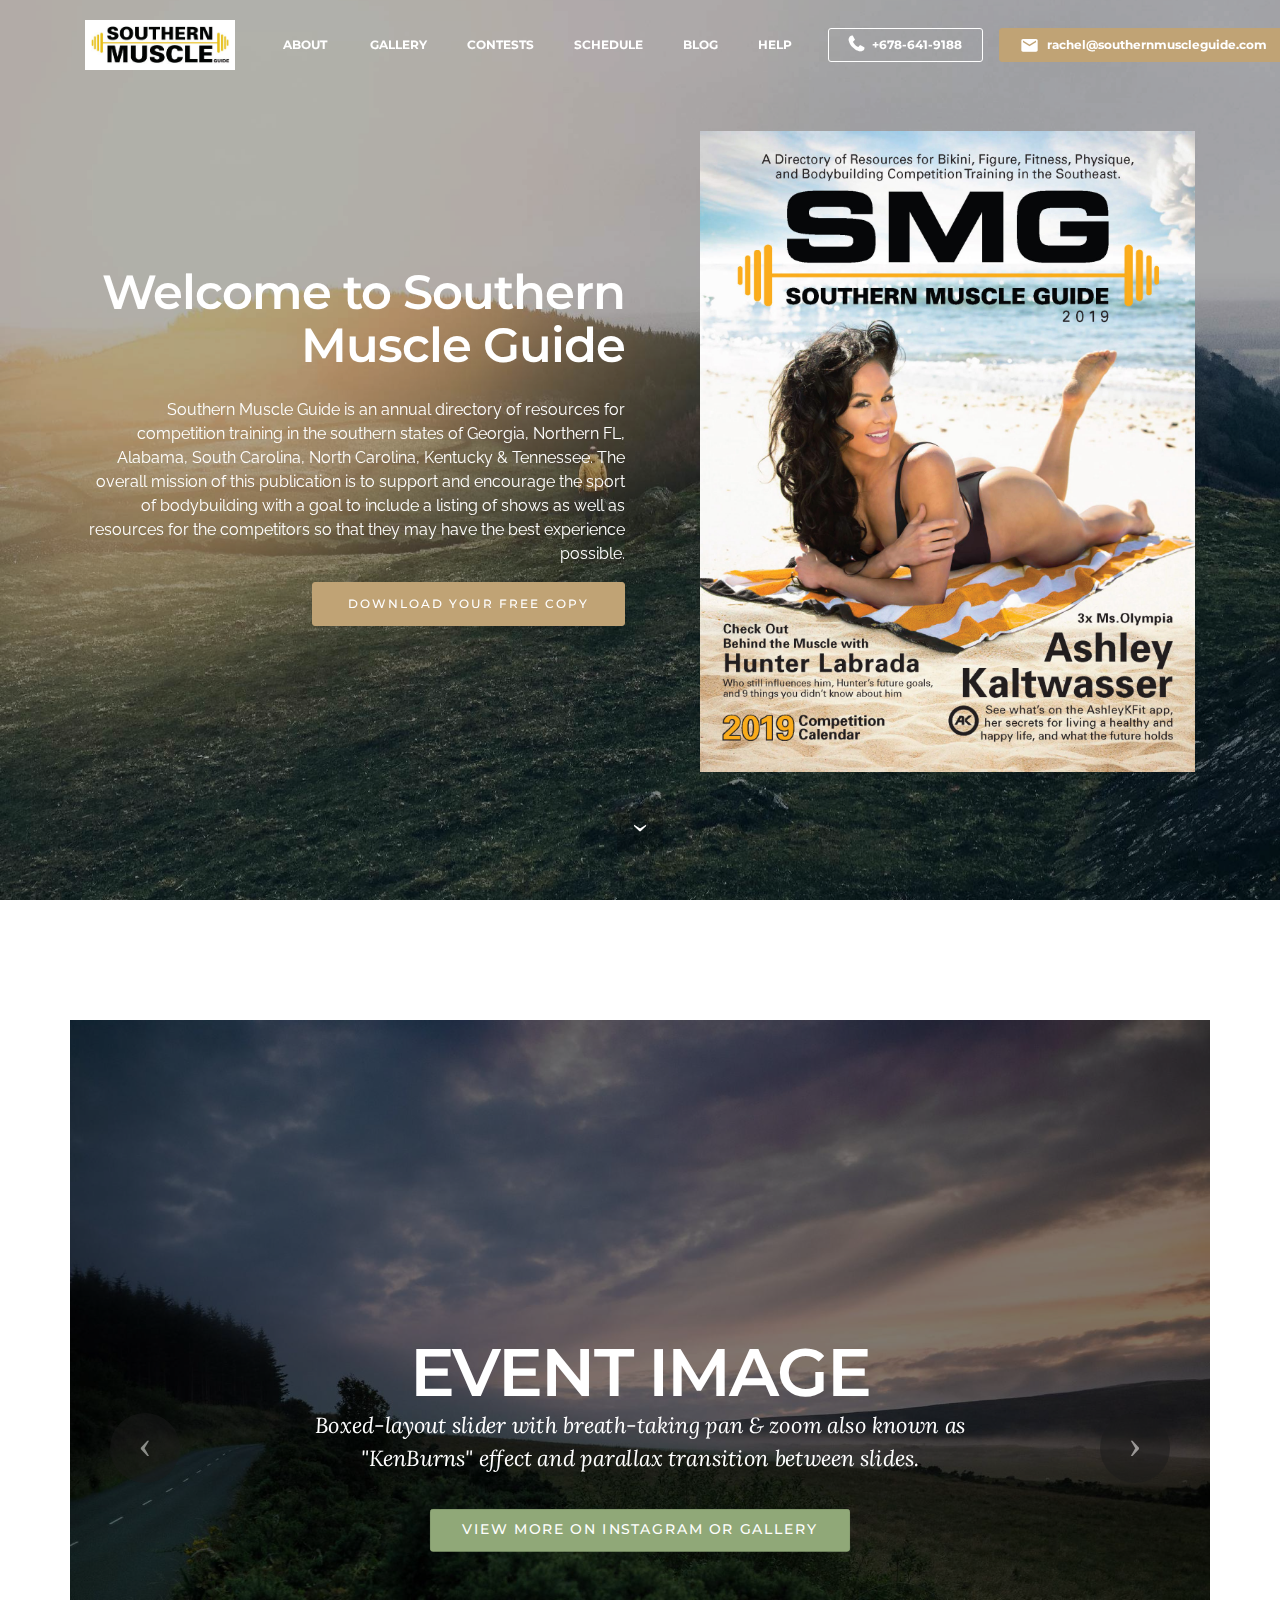
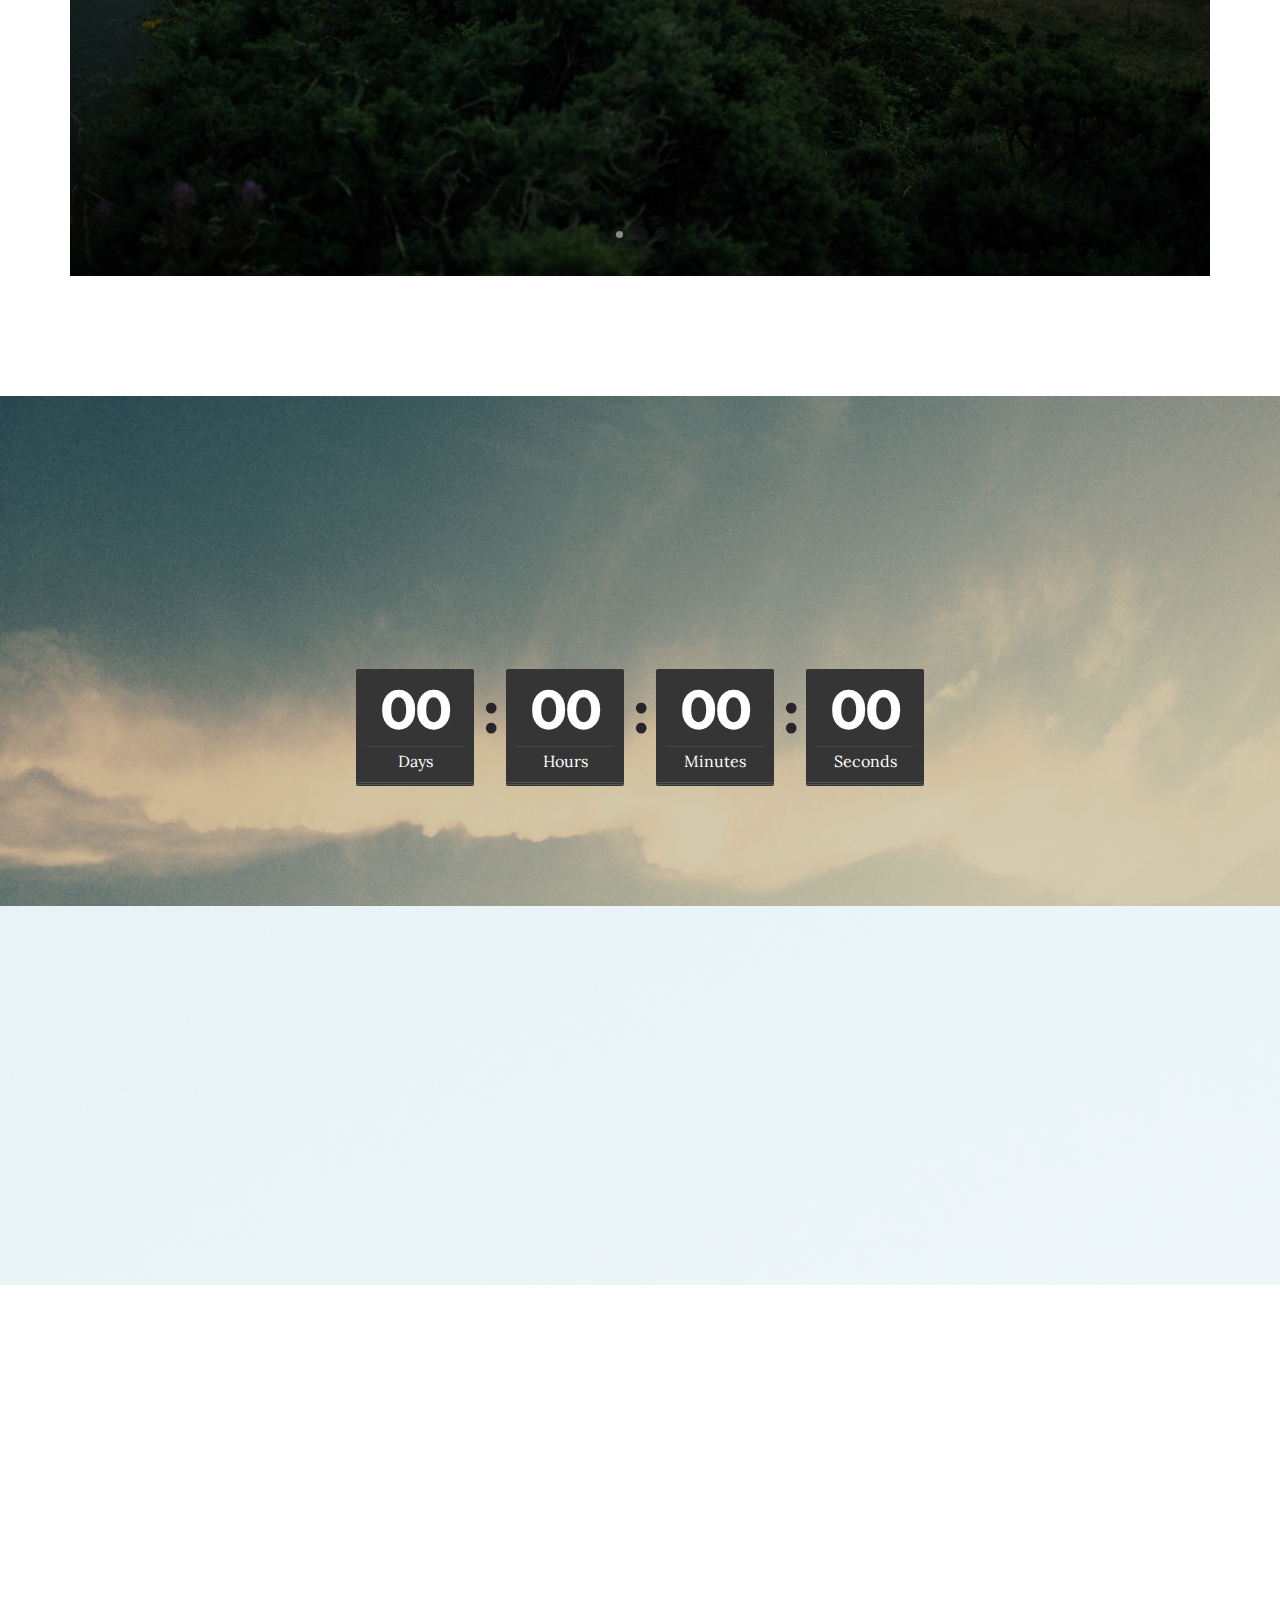
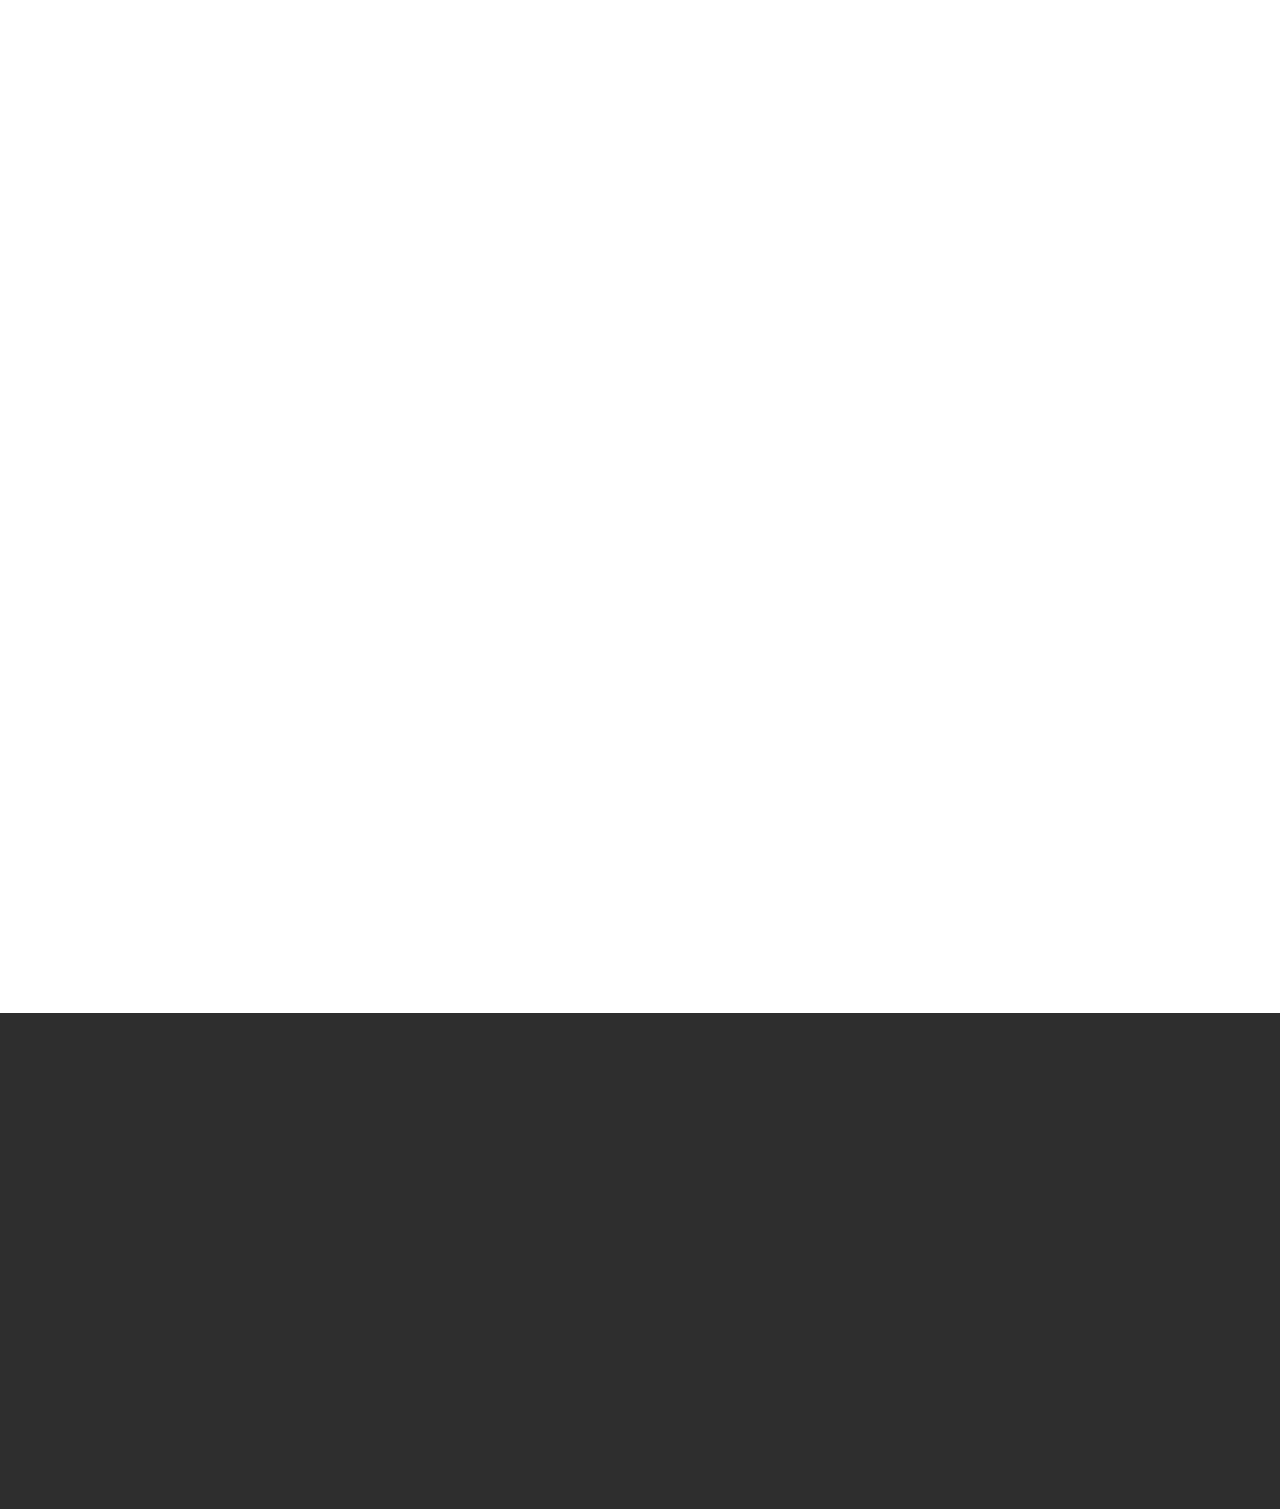
==== commit f3077534: "create github pages" ====
--- a/index.html
+++ b/index.html
@@ -10,12 +10,12 @@
   <meta name="description" content="">
   
   <title>Home</title>
+  <link rel="stylesheet" href="https://fonts.googleapis.com/css?family=Montserrat:400,700">
+  <link rel="stylesheet" href="https://fonts.googleapis.com/css?family=Raleway:100,100i,200,200i,300,300i,400,400i,500,500i,600,600i,700,700i,800,800i,900,900i">
+  <link rel="stylesheet" href="assets/bootstrap-material-design-font/css/material.css">
   <link rel="stylesheet" href="https://fonts.googleapis.com/css?family=Lora:400,700,400italic,700italic&subset=latin">
-  <link rel="stylesheet" href="assets/bootstrap-material-design-font/css/material.css">
-  <link rel="stylesheet" href="https://fonts.googleapis.com/css?family=Raleway:100,100i,200,200i,300,300i,400,400i,500,500i,600,600i,700,700i,800,800i,900,900i">
   <link rel="stylesheet" href="assets/font-awesome/css/font-awesome.css">
   <link rel="stylesheet" href="assets/web/assets/mobirise-icons/mobirise-icons.css">
-  <link rel="stylesheet" href="https://fonts.googleapis.com/css?family=Montserrat:400,700">
   <link rel="stylesheet" href="assets/tether/tether.min.css">
   <link rel="stylesheet" href="assets/bootstrap/css/bootstrap.min.css">
   <link rel="stylesheet" href="assets/animatecss/animate.min.css">
@@ -23,8 +23,8 @@
   <link rel="stylesheet" href="assets/dropdown/css/style.css">
   <link rel="stylesheet" href="assets/style.css">
   <link rel="stylesheet" href="assets/slick.css">
+  <link rel="stylesheet" href="assets/mobirise3-blocks-plugin/css/style.css">
   <link rel="stylesheet" href="assets/theme/css/style.css">
-  <link rel="stylesheet" href="assets/mobirise3-blocks-plugin/css/style.css">
   <link rel="stylesheet" href="assets/formoid-css/recaptcha.css">
   <link rel="preload" as="style" href="assets/mobirise/css/mbr-additional.css"><link rel="stylesheet" href="assets/mobirise/css/mbr-additional.css" type="text/css">
   
@@ -33,7 +33,7 @@
 
 </head>
 <body>
-  <section id="ext_menu-k" data-rv-view="30">
+  <section id="ext_menu-1o" data-rv-view="0">
 
     <nav class="navbar navbar-dropdown transparent navbar-fixed-top bg-color">
         <div class="container">
@@ -53,7 +53,7 @@
                         <div class="hamburger-icon"></div>
                     </button>
 
-                    <ul class="nav-dropdown collapse pull-xs-right nav navbar-nav navbar-toggleable-sm" id="exCollapsingNavbar"><li class="nav-item"><a class="nav-link link" href="https://mobirise.com/">ABOUT&nbsp;</a></li><li class="nav-item"><a class="nav-link link" href="page6.html">GALLERY</a></li><li class="nav-item"><a class="nav-link link" href="page1.html#msg-box2-t">CONTESTS</a></li><li class="nav-item"><a class="nav-link link" href="page3.html#custom-html-1i">SCHEDULE</a></li><li class="nav-item"><a class="nav-link link" href="page5.html#ext_menu-1l">BLOG</a></li><li class="nav-item"><a class="nav-link link" href="https://mobirise.com/">HELP</a></li><li class="nav-item nav-btn"><a class="nav-link btn btn-white btn-white-outline" href="tel:+678-641-9188"><span class="fa fa-phone mbr-iconfont mbr-iconfont-btn"></span>+678-641-9188</a></li><li class="nav-item nav-btn"><a class="nav-link btn btn-primary" href="mailto:rachel@southernmuscleguide.com"><span class="mdi-communication-email mbr-iconfont mbr-iconfont-btn"></span>rachel@southernmuscleguide.com</a></li></ul>
+                    <ul class="nav-dropdown collapse pull-xs-right nav navbar-nav navbar-toggleable-sm" id="exCollapsingNavbar"><li class="nav-item"><a class="nav-link link" href="https://www.southernmuscleguide.com/about-us/">ABOUT&nbsp;</a></li><li class="nav-item"><a class="nav-link link" href="page6.html">GALLERY</a></li><li class="nav-item"><a class="nav-link link" href="page1.html#msg-box2-t">CONTESTS</a></li><li class="nav-item"><a class="nav-link link" href="page3.html#custom-html-1i">SCHEDULE</a></li><li class="nav-item"><a class="nav-link link" href="page5.html#msg-box8-1t">BLOG</a></li><li class="nav-item"><a class="nav-link link" href="https://mobirise.com/">HELP</a></li><li class="nav-item nav-btn"><a class="nav-link btn btn-white btn-white-outline" href="tel:+678-641-9188"><span class="fa fa-phone mbr-iconfont mbr-iconfont-btn"></span>+678-641-9188</a></li><li class="nav-item nav-btn"><a class="nav-link btn btn-primary" href="mailto:rachel@southernmuscleguide.com"><span class="mdi-communication-email mbr-iconfont mbr-iconfont-btn"></span>rachel@southernmuscleguide.com</a></li></ul>
                     <button hidden="" class="navbar-toggler navbar-close" type="button" data-toggle="collapse" data-target="#exCollapsingNavbar">
                         <div class="close-icon"></div>
                     </button>
@@ -66,7 +66,7 @@
 
 </section>
 
-<section class="engine"><a href="https://mobirise.info/g">build a site</a></section><section class="mbr-section mbr-section-hero mbr-section-full header2 mbr-parallax-background mbr-after-navbar" id="header2-l" data-rv-view="0" style="background-image: url(assets/images/landscape.jpg);">
+<section class="engine"><a href="https://mobirise.info/y">free html site templates</a></section><section class="mbr-section mbr-section-hero mbr-section-full header2 mbr-parallax-background mbr-after-navbar" id="header2-l" data-rv-view="6" style="background-image: url(assets/images/landscape.jpg);">
 
     <div class="mbr-overlay" style="opacity: 0.3; background-color: rgb(0, 0, 0);">
     </div>
@@ -107,7 +107,7 @@
 
 </section>
 
-<section class="mbr-slider mbr-slider-ext mbr-section mbr-section__container carousel slide mbr-section-nopadding" data-ride="carousel" data-keyboard="false" data-pause="false" data-wrap="true" data-interval="5000" id="extSlider2-4" data-rv-view="3" style="background-color: rgb(255, 255, 255);">
+<section class="mbr-slider mbr-slider-ext mbr-section mbr-section__container carousel slide mbr-section-nopadding" data-ride="carousel" data-keyboard="false" data-pause="false" data-wrap="true" data-interval="5000" id="extSlider2-4" data-rv-view="9" style="background-color: rgb(255, 255, 255);">
     <div class=" container boxed-slider" style="padding-top: 120px; padding-bottom: 120px;">
         <div>
             <div>
@@ -176,7 +176,7 @@
     </div>
 </section>
 
-<section class="mbr-section extCountdown1 mbr-background" id="extCountdown1-c" data-rv-view="15" style="background-image: url(assets/images/jumbotron.jpg); padding-top: 120px; padding-bottom: 120px;">
+<section class="mbr-section extCountdown1 mbr-background" id="extCountdown1-c" data-rv-view="21" style="background-image: url(assets/images/jumbotron.jpg); padding-top: 120px; padding-bottom: 120px;">
 
     
 
@@ -186,7 +186,7 @@
     </div>
 </section>
 
-<section class="mbr-instagram-feed" data-rows="3" data-per-row-slider="" data-spacing="5" data-full-width="" data-token="14180953228.727bfe1.cda1b5d66de24ea0a786f1a3a9928e5b" data-per-row-grid="5" id="instagram-feed-block-6" data-rv-view="18" style="background-image: url(assets/images/instagram-background.jpg); padding-top: 40px; padding-bottom: 40px;">
+<section class="mbr-instagram-feed" data-rows="3" data-per-row-slider="" data-spacing="5" data-full-width="" data-token="14180953228.727bfe1.cda1b5d66de24ea0a786f1a3a9928e5b" data-per-row-grid="5" id="instagram-feed-block-6" data-rv-view="2" style="background-image: url(assets/images/instagram-background.jpg); padding-top: 40px; padding-bottom: 40px;">
     
     <div class="container container_toggle">
         <div class="row">
@@ -201,7 +201,7 @@
     </div>
 </section>
 
-<section class="mbr-section" id="msg-box5-g" data-rv-view="20" style="background-color: rgb(255, 255, 255); padding-top: 0px; padding-bottom: 0px;">
+<section class="mbr-section" id="msg-box5-g" data-rv-view="24" style="background-color: rgb(255, 255, 255); padding-top: 0px; padding-bottom: 0px;">
 
     
     <div class="container">
@@ -235,7 +235,7 @@
 
 </section>
 
-<section class="mbr-section mbr-section__container article" id="header3-i" data-rv-view="23" style="background-color: rgb(255, 255, 255); padding-top: 20px; padding-bottom: 20px;">
+<section class="mbr-section mbr-section__container article" id="header3-i" data-rv-view="4" style="background-color: rgb(255, 255, 255); padding-top: 20px; padding-bottom: 20px;">
     <div class="container">
         <div class="row">
             <div class="col-xs-12">
@@ -246,7 +246,7 @@
     </div>
 </section>
 
-<section class="mbr-cards mbr-section mbr-section-nopadding" id="features3-h" data-rv-view="25" style="background-color: rgb(255, 255, 255);">
+<section class="mbr-cards mbr-section mbr-section-nopadding" id="features3-h" data-rv-view="27" style="background-color: rgb(255, 255, 255);">
 
     
 
@@ -308,7 +308,7 @@
     </div>
 </section>
 
-<section class="mbr-section mbr-section-md-padding" id="social-buttons4-j" data-rv-view="28" style="background-color: rgb(46, 46, 46); padding-top: 30px; padding-bottom: 0px;">
+<section class="mbr-section mbr-section-md-padding" id="social-buttons4-j" data-rv-view="30" style="background-color: rgb(46, 46, 46); padding-top: 30px; padding-bottom: 0px;">
     
     <div class="container">
         <div class="row">
@@ -326,7 +326,7 @@
         <div class="container">
             <div class="row">
                 <div class="col-xs-12 text-xs-center">
-                    <h3 class="mbr-section-title display-2">SUBSCRIBE FORM</h3>
+                    <h3 class="mbr-section-title display-2">Get the Latest News!</h3>
                     <p class="mbr-section-subtitle">Subscribe to our Newsletter</p>
                 </div>
             </div>
@@ -337,8 +337,8 @@
             <div class="row">
                 <div class="col-xs-12 col-lg-10 col-lg-offset-1" data-form-type="formoid">
                     <div data-form-alert="true"><div hidden="" data-form-alert-success="true">Thanks for filling out form!</div></div>
-                    <form class="mbr-form" action="https://mobirise.com/" method="post" data-form-title="SUBSCRIBE FORM">
-                        <input type="hidden" value="v3m44gQD57W+CygP20VzWHcquwz1l82j0IdaMY6zrmVJpoxMROWFhpl2tcLZalXS+xBtFxBYgtKXjiJpf9IOv6PzpediEb2bXfmUAzI0/ARyqI1Yk4TG0cdryMKTn7Jz.KmPQoAe81vttqqf4Cjt/XmsdxbLhc9IZOoNRdXck3UwPu7t1PHJaWuAsR12T/xQJjOfq6IuJI2pRSbLkonFOE39pjwj3gO9pKDG5K1l4MzLZSUw9X51RYOn19GB9jksg" data-form-email="true">
+                    <form class="mbr-form" action="https://mobirise.com/" method="post" data-form-title="Get the Latest News!">
+                        <input type="hidden" value="roDLVfe+EvuHBgEW+EEhh8vZUahJzASoW2c10auHjwfAWSx1x10mpIvivXPUnn8SQW3VLzzzaAOdRKKKJIedNDH9Mz56H3/2A8wX0QwIW/+z88/rUxH07yylac90bzta.hFqd+lNvVRI2EK+M9vM8D0XcD0ovVE6jP11UUMFCWhZG7HuKGfEBXjyp6xYbzv+cJwnMKOLES8XKAbJ2JN2PUjSff2IC5daKzDXuZXNknlWOQy3G5m+SoQvhfujw8OaV" data-form-email="true">
                         <div class="mbr-subscribe mbr-subscribe-dark input-group">
                             <input type="email" class="form-control" name="email" required="" data-form-field="Email" placeholder="Enter Your Email Address..." id="form2-1n-email">
                             <span class="input-group-btn"><button type="submit" class="btn btn-primary">SUBSCRIBE</button></span>
@@ -354,16 +354,16 @@
   <script src="assets/web/assets/jquery/jquery.min.js"></script>
   <script src="assets/tether/tether.min.js"></script>
   <script src="assets/bootstrap/js/bootstrap.min.js"></script>
+  <script src="assets/touch-swipe/jquery.touch-swipe.min.js"></script>
   <script src="assets/viewport-checker/jquery.viewportchecker.js"></script>
+  <script src="assets/jarallax/jarallax.js"></script>
   <script src="assets/smooth-scroll/smooth-scroll.js"></script>
   <script src="assets/countdown/jquery.countdown.min.js"></script>
   <script src="assets/dropdown/js/script.min.js"></script>
-  <script src="assets/touch-swipe/jquery.touch-swipe.min.js"></script>
-  <script src="assets/jarallax/jarallax.js"></script>
   <script src="assets/index.js"></script>
   <script src="assets/slick.min.js"></script>
+  <script src="assets/mobirise3-blocks-plugin/js/script.js"></script>
   <script src="assets/theme/js/script.js"></script>
-  <script src="assets/mobirise3-blocks-plugin/js/script.js"></script>
   <script src="assets/formoid/formoid.min.js"></script>
   
   
--- a/assets/style.css
+++ b/assets/style.css
@@ -1,42 +1,200 @@
-.social-feed-container {
-  z-index: 3;
-  max-width: 600px;
+.mbr-instagram-feed {
+  position: relative; }
+
+.inst {
+  width: 100%;
   margin: 0 auto;
-  position: relative;
-}
+  position: relative; }
+  @media (max-width: 768px) {
+    .inst {
+      width: 100%; } }
+  .inst__login-block p {
+    text-align: center; }
+  .inst__title {
+    padding-bottom: 1rem;
+    margin-bottom: 1.5rem;
+    line-height: 1.3; }
+  .inst__content {
+    margin-bottom: 10px; }
+  .inst__more {
+    margin-top: 20px; }
+  .inst__login-button {
+    transition: all .2s linear;
+    padding: 0 10px 0 80px;
+    display: block;
+    position: relative;
+    text-decoration: none;
+    color: white;
+    background: #cc0055;
+    font-size: 18px;
+    line-height: 60px;
+    height: 60px;
+    border-radius: 2px;
+    width: 400px;
+    margin: 0 auto; }
+    .inst__login-button:hover, .inst__login-button:focus {
+      background: #990040;
+      text-decoration: none;
+      color: white; }
+    .inst__login-button:before {
+      content: "\f16d";
+      display: block;
+      position: absolute;
+      font-family: "FontAwesome";
+      width: 60px;
+      height: 60px;
+      line-height: 60px;
+      top: 0;
+      left: 0;
+      text-align: center;
+      background: rgba(0, 0, 0, 0.1);
+      border-radius: 2px 0 0 2px; }
+  .inst__loader-wrapper {
+    position: absolute;
+    width: 100%;
+    height: 100%;
+    background: white;
+    opacity: 0.8;
+    top: 0;
+    left: 0; }
+  .inst__loader {
+    width: 100px;
+    height: 100px;
+    border-radius: 100%;
+    position: relative;
+    margin: 0 auto;
+    top: 50%;
+    transform: translateY(-50%); }
+    .inst__loader span {
+      display: inline-block;
+      width: 20px;
+      height: 20px;
+      border-radius: 100%;
+      background-color: #ff4488;
+      margin: 35px 5px;
+      opacity: 0; }
+      .inst__loader span:nth-child(1) {
+        animation: opacitychange 1s ease-in-out infinite; }
+      .inst__loader span:nth-child(2) {
+        animation: opacitychange 1s ease-in-out 0.33s infinite; }
+      .inst__loader span:nth-child(3) {
+        animation: opacitychange 1s ease-in-out 0.66s infinite; }
 
-.is-builder  .mbr-social-feed{
-  min-height: 125px;
-}
-.mbr-social-feed {
-  text-align: center;
-  
-  position: relative;
-  background-size: cover;
-  padding-top: 20px;
-  padding-bottom: 20px;
-}
+@keyframes opacitychange {
+  0%, 100% {
+    opacity: 0; }
+  60% {
+    opacity: 1; } }
+  .inst__account {
+    margin-bottom: 20px; }
+  .inst__avatar {
+    float: left;
+    margin-right: -50px;
+    height: 50px; }
+    .inst__avatar img {
+      height: 100%;
+      border-radius: 50%;
+      border: 1px solid rgba(0, 0, 0, 0.0975); }
+  .inst__link {
+    float: right;
+    padding: 12px 10px 10px 0;
+    padding-left: 60px;
+    width: 100%;
+    overflow-x: hidden; }
+    .inst__link a {
+      text-decoration: none;
+      height: 50px;
+      line-height: 16px; }
+  .inst__images .slick-frame {
+    visibility: hidden; }
+  .inst__images .slick-frame.slick-initialized {
+    visibility: visible; }
+  .inst__images .slick-arrow {
+    text-indent: -9999px;
+    position: absolute;
+    width: 50px;
+    height: 50px;
+    line-height: 50px;
+    margin: 0;
+    padding: 0;
+    outline: none !important;
+    top: 50%;
+    transform: translateY(-50%);
+    z-index: 10;
+    cursor: pointer;
+    border: none;
+    background: transparent; }
+    .inst__images .slick-arrow:before {
+      transition: all .2s linear;
+      display: block;
+      position: absolute;
+      top: 0;
+      left: 0;
+      width: 100%;
+      height: 100%;
+      font-family: "MobiriseIcons" !important;
+      text-indent: 0;
+      color: white;
+      font-size: 1.5rem;
+      cursor: pointer;
+      border: 2px solid #fff;
+      border-radius: 50%;
+      opacity: 0;
+      background: rgba(0, 0, 0, 0.5); }
+    .inst__images .slick-arrow:hover:before {
+      opacity: 1 !important;
+      background: #1b1b1b !important; }
+    .inst__images .slick-arrow.slick-prev {
+      left: 15px; }
+      .inst__images .slick-arrow.slick-prev:before {
+        content: "\e943"; }
+    .inst__images .slick-arrow.slick-next {
+      right: 15px; }
+      .inst__images .slick-arrow.slick-next:before {
+        content: "\e966"; }
+  .inst__images:hover .slick-arrow:before {
+    opacity: .5; }
+  .inst__error {
+    padding: 10px;
+    background: pink;
+    border: 1px solid deeppink;
+    color: red;
+    border-radius: 3px; }
 
-.social-feed-container-loading {
-  margin: 0 auto;
-  display: none;
-}
-
-.is-builder .loading .social-feed-container-loading {
-  display: block;
-}
-
-.social-feed-element iframe {
-  width: 100%;
-  height: 300px;
-  text-align: center;
-  margin: 0 auto;
-  display: block;
-}
-
-@media (max-width: 768px) {
-  .social-feed-element {
-    margin-left: 0px !important;
-    margin-right: 0px !important;
-  }
-}+.inst-card {
+  position: relative; }
+  .inst-card:hover .inst-card__info {
+    opacity: 1; }
+  .inst-card__link {
+    display: block;
+    background-size: cover;
+    background-position: center;
+    width: 100%;
+    height: 100%; }
+  .inst-card__info {
+    transition: opacity .2s linear;
+    opacity: 0;
+    display: block;
+    position: relative;
+    top: -100%;
+    left: 0;
+    width: 100%;
+    height: 100%;
+    background: rgba(0, 0, 0, 0.8); }
+  .inst-card__info-inner {
+    width: 100%;
+    display: block;
+    margin: 0;
+    padding: 0;
+    position: absolute;
+    top: 50%;
+    transform: translateY(-50%);
+    text-align: center;
+    color: white;
+    font-size: 16px; }
+  .inst-card__likes span {
+    font-size: 20px;
+    color: lightcoral; }
+  .inst-card__comments span {
+    font-size: 20px;
+    color: lightskyblue; }
--- a/assets/mobirise/css/mbr-additional.css
+++ b/assets/mobirise/css/mbr-additional.css
@@ -712,6 +712,67 @@
 .theme-border {
   border: 1px solid #c0a375;
 }
+#ext_menu-1o .hide-buttons .nav-btn {
+  display: none !important;
+}
+#ext_menu-1o .navbar-caption {
+  color: #ffffff;
+}
+#ext_menu-1o .navbar-toggler {
+  color: #ffffff;
+}
+#ext_menu-1o .close-icon::before,
+#ext_menu-1o .close-icon::after {
+  background-color: #ffffff;
+}
+#ext_menu-1o .link,
+#ext_menu-1o .dropdown-item {
+  color: #ffffff;
+}
+#ext_menu-1o .link {
+  font-size: 0.75rem;
+}
+#ext_menu-1o .dropdown-item,
+#ext_menu-1o .nav-dropdown-sm .link {
+  font-size: 0.812rem;
+}
+#ext_menu-1o .link:hover,
+#ext_menu-1o .dropdown-item:hover,
+#ext_menu-1o .link:focus,
+#ext_menu-1o .dropdown-item:focus {
+  color: #c0a375;
+}
+#ext_menu-1o .link[aria-expanded="true"],
+#ext_menu-1o .dropdown-menu {
+  background: #0e0e0e;
+}
+#ext_menu-1o .nav-dropdown-sm .link:focus,
+#ext_menu-1o .nav-dropdown-sm .link:hover,
+#ext_menu-1o .nav-dropdown-sm .dropdown-item:focus,
+#ext_menu-1o .nav-dropdown-sm .dropdown-item:hover {
+  background: #202020!important;
+}
+#ext_menu-1o .navbar,
+#ext_menu-1o .nav-dropdown-sm,
+#ext_menu-1o .nav-dropdown-sm .link[aria-expanded="true"],
+#ext_menu-1o .nav-dropdown-sm .dropdown-menu {
+  background: #282828;
+}
+#ext_menu-1o .bg-color.transparent .link {
+  color: #ffffff;
+  transition: none;
+}
+#ext_menu-1o .bg-color.transparent.opened .link {
+  transition: color 0.2s ease-in-out;
+}
+#ext_menu-1o .bg-color.transparent.opened .link:hover,
+#ext_menu-1o .bg-color.transparent.opened .link:focus {
+  color: #c0a375;
+}
+#ext_menu-1o .link[aria-expanded="true"],
+#ext_menu-1o .dropdown-item[aria-expanded="true"] {
+  color: #c0a375!important;
+}
 #header3-i .mbr-section-title,
 #header3-i .mbr-section-subtitle {
   text-align: center;
@@ -720,133 +781,11 @@
 #social-buttons4-j .btn-social {
   color: #fff;
 }
-#ext_menu-k .hide-buttons .nav-btn {
-  display: none !important;
-}
-#ext_menu-k .navbar-caption {
-  color: #ffffff;
-}
-#ext_menu-k .navbar-toggler {
-  color: #ffffff;
-}
-#ext_menu-k .close-icon::before,
-#ext_menu-k .close-icon::after {
-  background-color: #ffffff;
-}
-#ext_menu-k .link,
-#ext_menu-k .dropdown-item {
-  color: #ffffff;
-}
-#ext_menu-k .link {
-  font-size: 0.75rem;
-}
-#ext_menu-k .dropdown-item,
-#ext_menu-k .nav-dropdown-sm .link {
-  font-size: 0.812rem;
-}
-#ext_menu-k .link:hover,
-#ext_menu-k .dropdown-item:hover,
-#ext_menu-k .link:focus,
-#ext_menu-k .dropdown-item:focus {
-  color: #c0a375;
-}
-#ext_menu-k .link[aria-expanded="true"],
-#ext_menu-k .dropdown-menu {
-  background: #0e0e0e;
-}
-#ext_menu-k .nav-dropdown-sm .link:focus,
-#ext_menu-k .nav-dropdown-sm .link:hover,
-#ext_menu-k .nav-dropdown-sm .dropdown-item:focus,
-#ext_menu-k .nav-dropdown-sm .dropdown-item:hover {
-  background: #202020!important;
-}
-#ext_menu-k .navbar,
-#ext_menu-k .nav-dropdown-sm,
-#ext_menu-k .nav-dropdown-sm .link[aria-expanded="true"],
-#ext_menu-k .nav-dropdown-sm .dropdown-menu {
-  background: #282828;
-}
-#ext_menu-k .bg-color.transparent .link {
-  color: #ffffff;
-  transition: none;
-}
-#ext_menu-k .bg-color.transparent.opened .link {
-  transition: color 0.2s ease-in-out;
-}
-#ext_menu-k .bg-color.transparent.opened .link:hover,
-#ext_menu-k .bg-color.transparent.opened .link:focus {
-  color: #c0a375;
-}
-#ext_menu-k .link[aria-expanded="true"],
-#ext_menu-k .dropdown-item[aria-expanded="true"] {
-  color: #c0a375!important;
-}
 #form2-1n .mbr-section-title {
   color: #fff;
 }
 #form2-1n .mbr-section-subtitle {
   color: #a0a0a0;
-}
-#ext_menu-o .hide-buttons .nav-btn {
-  display: none !important;
-}
-#ext_menu-o .navbar-caption {
-  color: #ffffff;
-}
-#ext_menu-o .navbar-toggler {
-  color: #ffffff;
-}
-#ext_menu-o .close-icon::before,
-#ext_menu-o .close-icon::after {
-  background-color: #ffffff;
-}
-#ext_menu-o .link,
-#ext_menu-o .dropdown-item {
-  color: #ffffff;
-}
-#ext_menu-o .link {
-  font-size: 0.75rem;
-}
-#ext_menu-o .dropdown-item,
-#ext_menu-o .nav-dropdown-sm .link {
-  font-size: 0.812rem;
-}
-#ext_menu-o .link:hover,
-#ext_menu-o .dropdown-item:hover,
-#ext_menu-o .link:focus,
-#ext_menu-o .dropdown-item:focus {
-  color: #c0a375;
-}
-#ext_menu-o .link[aria-expanded="true"],
-#ext_menu-o .dropdown-menu {
-  background: #0e0e0e;
-}
-#ext_menu-o .nav-dropdown-sm .link:focus,
-#ext_menu-o .nav-dropdown-sm .link:hover,
-#ext_menu-o .nav-dropdown-sm .dropdown-item:focus,
-#ext_menu-o .nav-dropdown-sm .dropdown-item:hover {
-  background: #202020!important;
-}
-#ext_menu-o .navbar,
-#ext_menu-o .nav-dropdown-sm,
-#ext_menu-o .nav-dropdown-sm .link[aria-expanded="true"],
-#ext_menu-o .nav-dropdown-sm .dropdown-menu {
-  background: #282828;
-}
-#ext_menu-o .bg-color.transparent .link {
-  color: #ffffff;
-  transition: none;
-}
-#ext_menu-o .bg-color.transparent.opened .link {
-  transition: color 0.2s ease-in-out;
-}
-#ext_menu-o .bg-color.transparent.opened .link:hover,
-#ext_menu-o .bg-color.transparent.opened .link:focus {
-  color: #c0a375;
-}
-#ext_menu-o .link[aria-expanded="true"],
-#ext_menu-o .dropdown-item[aria-expanded="true"] {
-  color: #c0a375!important;
 }
 #msg-box2-t .mbr-section-title {
   color: #fff;
@@ -866,6 +805,67 @@
   font-size: 60px;
   color: #777;
 }
+#ext_menu-1o .hide-buttons .nav-btn {
+  display: none !important;
+}
+#ext_menu-1o .navbar-caption {
+  color: #ffffff;
+}
+#ext_menu-1o .navbar-toggler {
+  color: #ffffff;
+}
+#ext_menu-1o .close-icon::before,
+#ext_menu-1o .close-icon::after {
+  background-color: #ffffff;
+}
+#ext_menu-1o .link,
+#ext_menu-1o .dropdown-item {
+  color: #ffffff;
+}
+#ext_menu-1o .link {
+  font-size: 0.75rem;
+}
+#ext_menu-1o .dropdown-item,
+#ext_menu-1o .nav-dropdown-sm .link {
+  font-size: 0.812rem;
+}
+#ext_menu-1o .link:hover,
+#ext_menu-1o .dropdown-item:hover,
+#ext_menu-1o .link:focus,
+#ext_menu-1o .dropdown-item:focus {
+  color: #c0a375;
+}
+#ext_menu-1o .link[aria-expanded="true"],
+#ext_menu-1o .dropdown-menu {
+  background: #0e0e0e;
+}
+#ext_menu-1o .nav-dropdown-sm .link:focus,
+#ext_menu-1o .nav-dropdown-sm .link:hover,
+#ext_menu-1o .nav-dropdown-sm .dropdown-item:focus,
+#ext_menu-1o .nav-dropdown-sm .dropdown-item:hover {
+  background: #202020!important;
+}
+#ext_menu-1o .navbar,
+#ext_menu-1o .nav-dropdown-sm,
+#ext_menu-1o .nav-dropdown-sm .link[aria-expanded="true"],
+#ext_menu-1o .nav-dropdown-sm .dropdown-menu {
+  background: #282828;
+}
+#ext_menu-1o .bg-color.transparent .link {
+  color: #ffffff;
+  transition: none;
+}
+#ext_menu-1o .bg-color.transparent.opened .link {
+  transition: color 0.2s ease-in-out;
+}
+#ext_menu-1o .bg-color.transparent.opened .link:hover,
+#ext_menu-1o .bg-color.transparent.opened .link:focus {
+  color: #c0a375;
+}
+#ext_menu-1o .link[aria-expanded="true"],
+#ext_menu-1o .dropdown-item[aria-expanded="true"] {
+  color: #c0a375!important;
+}
 #header3-10 .mbr-section-title,
 #header3-10 .mbr-section-subtitle {
   text-align: center;
@@ -874,65 +874,65 @@
 #social-buttons4-12 .btn-social {
   color: #fff;
 }
-#ext_menu-13 .hide-buttons .nav-btn {
+#ext_menu-1o .hide-buttons .nav-btn {
   display: none !important;
 }
-#ext_menu-13 .navbar-caption {
-  color: #ffffff;
-}
-#ext_menu-13 .navbar-toggler {
-  color: #ffffff;
-}
-#ext_menu-13 .close-icon::before,
-#ext_menu-13 .close-icon::after {
+#ext_menu-1o .navbar-caption {
+  color: #ffffff;
+}
+#ext_menu-1o .navbar-toggler {
+  color: #ffffff;
+}
+#ext_menu-1o .close-icon::before,
+#ext_menu-1o .close-icon::after {
   background-color: #ffffff;
 }
-#ext_menu-13 .link,
-#ext_menu-13 .dropdown-item {
-  color: #ffffff;
-}
-#ext_menu-13 .link {
+#ext_menu-1o .link,
+#ext_menu-1o .dropdown-item {
+  color: #ffffff;
+}
+#ext_menu-1o .link {
   font-size: 0.75rem;
 }
-#ext_menu-13 .dropdown-item,
-#ext_menu-13 .nav-dropdown-sm .link {
+#ext_menu-1o .dropdown-item,
+#ext_menu-1o .nav-dropdown-sm .link {
   font-size: 0.812rem;
 }
-#ext_menu-13 .link:hover,
-#ext_menu-13 .dropdown-item:hover,
-#ext_menu-13 .link:focus,
-#ext_menu-13 .dropdown-item:focus {
-  color: #c0a375;
-}
-#ext_menu-13 .link[aria-expanded="true"],
-#ext_menu-13 .dropdown-menu {
+#ext_menu-1o .link:hover,
+#ext_menu-1o .dropdown-item:hover,
+#ext_menu-1o .link:focus,
+#ext_menu-1o .dropdown-item:focus {
+  color: #c0a375;
+}
+#ext_menu-1o .link[aria-expanded="true"],
+#ext_menu-1o .dropdown-menu {
   background: #0e0e0e;
 }
-#ext_menu-13 .nav-dropdown-sm .link:focus,
-#ext_menu-13 .nav-dropdown-sm .link:hover,
-#ext_menu-13 .nav-dropdown-sm .dropdown-item:focus,
-#ext_menu-13 .nav-dropdown-sm .dropdown-item:hover {
+#ext_menu-1o .nav-dropdown-sm .link:focus,
+#ext_menu-1o .nav-dropdown-sm .link:hover,
+#ext_menu-1o .nav-dropdown-sm .dropdown-item:focus,
+#ext_menu-1o .nav-dropdown-sm .dropdown-item:hover {
   background: #202020!important;
 }
-#ext_menu-13 .navbar,
-#ext_menu-13 .nav-dropdown-sm,
-#ext_menu-13 .nav-dropdown-sm .link[aria-expanded="true"],
-#ext_menu-13 .nav-dropdown-sm .dropdown-menu {
+#ext_menu-1o .navbar,
+#ext_menu-1o .nav-dropdown-sm,
+#ext_menu-1o .nav-dropdown-sm .link[aria-expanded="true"],
+#ext_menu-1o .nav-dropdown-sm .dropdown-menu {
   background: #282828;
 }
-#ext_menu-13 .bg-color.transparent .link {
+#ext_menu-1o .bg-color.transparent .link {
   color: #ffffff;
   transition: none;
 }
-#ext_menu-13 .bg-color.transparent.opened .link {
+#ext_menu-1o .bg-color.transparent.opened .link {
   transition: color 0.2s ease-in-out;
 }
-#ext_menu-13 .bg-color.transparent.opened .link:hover,
-#ext_menu-13 .bg-color.transparent.opened .link:focus {
-  color: #c0a375;
-}
-#ext_menu-13 .link[aria-expanded="true"],
-#ext_menu-13 .dropdown-item[aria-expanded="true"] {
+#ext_menu-1o .bg-color.transparent.opened .link:hover,
+#ext_menu-1o .bg-color.transparent.opened .link:focus {
+  color: #c0a375;
+}
+#ext_menu-1o .link[aria-expanded="true"],
+#ext_menu-1o .dropdown-item[aria-expanded="true"] {
   color: #c0a375!important;
 }
 #custom-html-1i {
@@ -947,192 +947,448 @@
   font-size: 60px;
   color: #777;
 }
-#ext_menu-1e .hide-buttons .nav-btn {
-  display: none !important;
-}
-#ext_menu-1e .navbar-caption {
-  color: #ffffff;
-}
-#ext_menu-1e .navbar-toggler {
-  color: #ffffff;
-}
-#ext_menu-1e .close-icon::before,
-#ext_menu-1e .close-icon::after {
-  background-color: #ffffff;
-}
-#ext_menu-1e .link,
-#ext_menu-1e .dropdown-item {
-  color: #ffffff;
-}
-#ext_menu-1e .link {
-  font-size: 0.75rem;
-}
-#ext_menu-1e .dropdown-item,
-#ext_menu-1e .nav-dropdown-sm .link {
-  font-size: 0.812rem;
-}
-#ext_menu-1e .link:hover,
-#ext_menu-1e .dropdown-item:hover,
-#ext_menu-1e .link:focus,
-#ext_menu-1e .dropdown-item:focus {
-  color: #c0a375;
-}
-#ext_menu-1e .link[aria-expanded="true"],
-#ext_menu-1e .dropdown-menu {
-  background: #0e0e0e;
-}
-#ext_menu-1e .nav-dropdown-sm .link:focus,
-#ext_menu-1e .nav-dropdown-sm .link:hover,
-#ext_menu-1e .nav-dropdown-sm .dropdown-item:focus,
-#ext_menu-1e .nav-dropdown-sm .dropdown-item:hover {
-  background: #202020!important;
-}
-#ext_menu-1e .navbar,
-#ext_menu-1e .nav-dropdown-sm,
-#ext_menu-1e .nav-dropdown-sm .link[aria-expanded="true"],
-#ext_menu-1e .nav-dropdown-sm .dropdown-menu {
-  background: #282828;
-}
-#ext_menu-1e .bg-color.transparent .link {
-  color: #ffffff;
-  transition: none;
-}
-#ext_menu-1e .bg-color.transparent.opened .link {
-  transition: color 0.2s ease-in-out;
-}
-#ext_menu-1e .bg-color.transparent.opened .link:hover,
-#ext_menu-1e .bg-color.transparent.opened .link:focus {
-  color: #c0a375;
-}
-#ext_menu-1e .link[aria-expanded="true"],
-#ext_menu-1e .dropdown-item[aria-expanded="true"] {
-  color: #c0a375!important;
-}
 #form2-1j .mbr-section-title {
   color: #fff;
 }
 #form2-1j .mbr-section-subtitle {
   color: #a0a0a0;
 }
-#ext_menu-1k .hide-buttons .nav-btn {
+#ext_menu-1o .hide-buttons .nav-btn {
   display: none !important;
 }
-#ext_menu-1k .navbar-caption {
-  color: #ffffff;
-}
-#ext_menu-1k .navbar-toggler {
-  color: #ffffff;
-}
-#ext_menu-1k .close-icon::before,
-#ext_menu-1k .close-icon::after {
+#ext_menu-1o .navbar-caption {
+  color: #ffffff;
+}
+#ext_menu-1o .navbar-toggler {
+  color: #ffffff;
+}
+#ext_menu-1o .close-icon::before,
+#ext_menu-1o .close-icon::after {
   background-color: #ffffff;
 }
-#ext_menu-1k .link,
-#ext_menu-1k .dropdown-item {
-  color: #ffffff;
-}
-#ext_menu-1k .link {
+#ext_menu-1o .link,
+#ext_menu-1o .dropdown-item {
+  color: #ffffff;
+}
+#ext_menu-1o .link {
   font-size: 0.75rem;
 }
-#ext_menu-1k .dropdown-item,
-#ext_menu-1k .nav-dropdown-sm .link {
+#ext_menu-1o .dropdown-item,
+#ext_menu-1o .nav-dropdown-sm .link {
   font-size: 0.812rem;
 }
-#ext_menu-1k .link:hover,
-#ext_menu-1k .dropdown-item:hover,
-#ext_menu-1k .link:focus,
-#ext_menu-1k .dropdown-item:focus {
-  color: #c0a375;
-}
-#ext_menu-1k .link[aria-expanded="true"],
-#ext_menu-1k .dropdown-menu {
+#ext_menu-1o .link:hover,
+#ext_menu-1o .dropdown-item:hover,
+#ext_menu-1o .link:focus,
+#ext_menu-1o .dropdown-item:focus {
+  color: #c0a375;
+}
+#ext_menu-1o .link[aria-expanded="true"],
+#ext_menu-1o .dropdown-menu {
   background: #0e0e0e;
 }
-#ext_menu-1k .nav-dropdown-sm .link:focus,
-#ext_menu-1k .nav-dropdown-sm .link:hover,
-#ext_menu-1k .nav-dropdown-sm .dropdown-item:focus,
-#ext_menu-1k .nav-dropdown-sm .dropdown-item:hover {
+#ext_menu-1o .nav-dropdown-sm .link:focus,
+#ext_menu-1o .nav-dropdown-sm .link:hover,
+#ext_menu-1o .nav-dropdown-sm .dropdown-item:focus,
+#ext_menu-1o .nav-dropdown-sm .dropdown-item:hover {
   background: #202020!important;
 }
-#ext_menu-1k .navbar,
-#ext_menu-1k .nav-dropdown-sm,
-#ext_menu-1k .nav-dropdown-sm .link[aria-expanded="true"],
-#ext_menu-1k .nav-dropdown-sm .dropdown-menu {
+#ext_menu-1o .navbar,
+#ext_menu-1o .nav-dropdown-sm,
+#ext_menu-1o .nav-dropdown-sm .link[aria-expanded="true"],
+#ext_menu-1o .nav-dropdown-sm .dropdown-menu {
   background: #282828;
 }
-#ext_menu-1k .bg-color.transparent .link {
+#ext_menu-1o .bg-color.transparent .link {
   color: #ffffff;
   transition: none;
 }
-#ext_menu-1k .bg-color.transparent.opened .link {
+#ext_menu-1o .bg-color.transparent.opened .link {
   transition: color 0.2s ease-in-out;
 }
-#ext_menu-1k .bg-color.transparent.opened .link:hover,
-#ext_menu-1k .bg-color.transparent.opened .link:focus {
-  color: #c0a375;
-}
-#ext_menu-1k .link[aria-expanded="true"],
-#ext_menu-1k .dropdown-item[aria-expanded="true"] {
+#ext_menu-1o .bg-color.transparent.opened .link:hover,
+#ext_menu-1o .bg-color.transparent.opened .link:focus {
+  color: #c0a375;
+}
+#ext_menu-1o .link[aria-expanded="true"],
+#ext_menu-1o .dropdown-item[aria-expanded="true"] {
   color: #c0a375!important;
 }
-#ext_menu-1l .hide-buttons .nav-btn {
+#ext_menu-1o .hide-buttons .nav-btn {
   display: none !important;
 }
-#ext_menu-1l .navbar-caption {
-  color: #ffffff;
-}
-#ext_menu-1l .navbar-toggler {
-  color: #ffffff;
-}
-#ext_menu-1l .close-icon::before,
-#ext_menu-1l .close-icon::after {
+#ext_menu-1o .navbar-caption {
+  color: #ffffff;
+}
+#ext_menu-1o .navbar-toggler {
+  color: #ffffff;
+}
+#ext_menu-1o .close-icon::before,
+#ext_menu-1o .close-icon::after {
   background-color: #ffffff;
 }
-#ext_menu-1l .link,
-#ext_menu-1l .dropdown-item {
-  color: #ffffff;
-}
-#ext_menu-1l .link {
+#ext_menu-1o .link,
+#ext_menu-1o .dropdown-item {
+  color: #ffffff;
+}
+#ext_menu-1o .link {
   font-size: 0.75rem;
 }
-#ext_menu-1l .dropdown-item,
-#ext_menu-1l .nav-dropdown-sm .link {
+#ext_menu-1o .dropdown-item,
+#ext_menu-1o .nav-dropdown-sm .link {
   font-size: 0.812rem;
 }
-#ext_menu-1l .link:hover,
-#ext_menu-1l .dropdown-item:hover,
-#ext_menu-1l .link:focus,
-#ext_menu-1l .dropdown-item:focus {
-  color: #c0a375;
-}
-#ext_menu-1l .link[aria-expanded="true"],
-#ext_menu-1l .dropdown-menu {
+#ext_menu-1o .link:hover,
+#ext_menu-1o .dropdown-item:hover,
+#ext_menu-1o .link:focus,
+#ext_menu-1o .dropdown-item:focus {
+  color: #c0a375;
+}
+#ext_menu-1o .link[aria-expanded="true"],
+#ext_menu-1o .dropdown-menu {
   background: #0e0e0e;
 }
-#ext_menu-1l .nav-dropdown-sm .link:focus,
-#ext_menu-1l .nav-dropdown-sm .link:hover,
-#ext_menu-1l .nav-dropdown-sm .dropdown-item:focus,
-#ext_menu-1l .nav-dropdown-sm .dropdown-item:hover {
+#ext_menu-1o .nav-dropdown-sm .link:focus,
+#ext_menu-1o .nav-dropdown-sm .link:hover,
+#ext_menu-1o .nav-dropdown-sm .dropdown-item:focus,
+#ext_menu-1o .nav-dropdown-sm .dropdown-item:hover {
   background: #202020!important;
 }
-#ext_menu-1l .navbar,
-#ext_menu-1l .nav-dropdown-sm,
-#ext_menu-1l .nav-dropdown-sm .link[aria-expanded="true"],
-#ext_menu-1l .nav-dropdown-sm .dropdown-menu {
+#ext_menu-1o .navbar,
+#ext_menu-1o .nav-dropdown-sm,
+#ext_menu-1o .nav-dropdown-sm .link[aria-expanded="true"],
+#ext_menu-1o .nav-dropdown-sm .dropdown-menu {
   background: #282828;
 }
-#ext_menu-1l .bg-color.transparent .link {
+#ext_menu-1o .bg-color.transparent .link {
   color: #ffffff;
   transition: none;
 }
-#ext_menu-1l .bg-color.transparent.opened .link {
+#ext_menu-1o .bg-color.transparent.opened .link {
   transition: color 0.2s ease-in-out;
 }
-#ext_menu-1l .bg-color.transparent.opened .link:hover,
-#ext_menu-1l .bg-color.transparent.opened .link:focus {
-  color: #c0a375;
-}
-#ext_menu-1l .link[aria-expanded="true"],
-#ext_menu-1l .dropdown-item[aria-expanded="true"] {
+#ext_menu-1o .bg-color.transparent.opened .link:hover,
+#ext_menu-1o .bg-color.transparent.opened .link:focus {
+  color: #c0a375;
+}
+#ext_menu-1o .link[aria-expanded="true"],
+#ext_menu-1o .dropdown-item[aria-expanded="true"] {
   color: #c0a375!important;
 }
+#ext_menu-1o .hide-buttons .nav-btn {
+  display: none !important;
+}
+#ext_menu-1o .navbar-caption {
+  color: #ffffff;
+}
+#ext_menu-1o .navbar-toggler {
+  color: #ffffff;
+}
+#ext_menu-1o .close-icon::before,
+#ext_menu-1o .close-icon::after {
+  background-color: #ffffff;
+}
+#ext_menu-1o .link,
+#ext_menu-1o .dropdown-item {
+  color: #ffffff;
+}
+#ext_menu-1o .link {
+  font-size: 0.75rem;
+}
+#ext_menu-1o .dropdown-item,
+#ext_menu-1o .nav-dropdown-sm .link {
+  font-size: 0.812rem;
+}
+#ext_menu-1o .link:hover,
+#ext_menu-1o .dropdown-item:hover,
+#ext_menu-1o .link:focus,
+#ext_menu-1o .dropdown-item:focus {
+  color: #c0a375;
+}
+#ext_menu-1o .link[aria-expanded="true"],
+#ext_menu-1o .dropdown-menu {
+  background: #0e0e0e;
+}
+#ext_menu-1o .nav-dropdown-sm .link:focus,
+#ext_menu-1o .nav-dropdown-sm .link:hover,
+#ext_menu-1o .nav-dropdown-sm .dropdown-item:focus,
+#ext_menu-1o .nav-dropdown-sm .dropdown-item:hover {
+  background: #202020!important;
+}
+#ext_menu-1o .navbar,
+#ext_menu-1o .nav-dropdown-sm,
+#ext_menu-1o .nav-dropdown-sm .link[aria-expanded="true"],
+#ext_menu-1o .nav-dropdown-sm .dropdown-menu {
+  background: #282828;
+}
+#ext_menu-1o .bg-color.transparent .link {
+  color: #ffffff;
+  transition: none;
+}
+#ext_menu-1o .bg-color.transparent.opened .link {
+  transition: color 0.2s ease-in-out;
+}
+#ext_menu-1o .bg-color.transparent.opened .link:hover,
+#ext_menu-1o .bg-color.transparent.opened .link:focus {
+  color: #c0a375;
+}
+#ext_menu-1o .link[aria-expanded="true"],
+#ext_menu-1o .dropdown-item[aria-expanded="true"] {
+  color: #c0a375!important;
+}
+#msg-box8-1t .mbr-section-title,
+#msg-box8-1t .lead {
+  color: #fff;
+}
+#header3-1u .mbr-section-title,
+#header3-1u .mbr-section-subtitle {
+  text-align: center;
+}
+.cid-rTUlaZ7nrL {
+  background: #ffffff;
+  padding-top: 0px;
+  padding-bottom: 0px;
+}
+.cid-rTUlaZ7nrL .image-block {
+  margin: auto;
+  height: 500px;
+  overflow: hidden;
+  position: relative;
+}
+.cid-rTUlaZ7nrL .image-block:before {
+  content: '';
+  position: absolute;
+  width: 100%;
+  height: 100%;
+  background-color: #000000;
+  opacity: 0;
+  left: 0;
+  top: 0;
+  transition: all 0.3s;
+  pointer-events: none;
+  z-index: 2;
+}
+.cid-rTUlaZ7nrL .image-block:hover:before {
+  opacity: 0.4;
+}
+.cid-rTUlaZ7nrL .image-block:hover .wrap {
+  opacity: 1;
+}
+.cid-rTUlaZ7nrL .image-block:hover img {
+  transform: scale(1.05);
+}
+.cid-rTUlaZ7nrL h4 {
+  letter-spacing: 2px;
+}
+.cid-rTUlaZ7nrL figcaption {
+  position: relative;
+}
+.cid-rTUlaZ7nrL figcaption .wrap {
+  position: absolute;
+  bottom: 2rem;
+  width: 100%;
+  opacity: 0;
+  padding: 1rem;
+  transition: all 0.3s;
+  z-index: 3;
+}
+.cid-rTUlaZ7nrL img {
+  width: 100%;
+  height: 100%;
+  transition: all 3s;
+  object-fit: cover;
+}
+@media (max-width: 991px) {
+  .cid-rTUlaZ7nrL .image-block {
+    max-height: 400px;
+  }
+}
+@media (max-width: 767px) {
+  .cid-rTUlaZ7nrL .wrap {
+    opacity: 1!important;
+  }
+  .cid-rTUlaZ7nrL .image-block:before {
+    opacity: 0.2!important;
+  }
+}
+#custom-html-2e {
+  /* Type valid CSS here */
+}
+#custom-html-2e div {
+  padding: 40px 0;
+  color: #777;
+  text-align: center;
+}
+#custom-html-2e p {
+  font-size: 60px;
+  color: #777;
+}
+.cid-rTUnXoojcM {
+  padding-top: 60px;
+  padding-bottom: 60px;
+  background-color: #000000;
+}
+.cid-rTUnXoojcM .listico {
+  padding-right: 1rem;
+  font-size: 1.3rem;
+}
+.cid-rTUnXoojcM .navbar-logo {
+  width: 80px;
+  margin-bottom: 10px;
+}
+.cid-rTUnXoojcM .mbr-text {
+  color: #444;
+}
+.cid-rTUnXoojcM h5 {
+  margin-bottom: 0;
+}
+.cid-rTUnXoojcM .navbar-brand {
+  margin: 0rem;
+  width: 100%;
+}
+.cid-rTUnXoojcM .list-item {
+  display: flex;
+  padding-top: 10px;
+  padding-bottom: 10px;
+  -webkit-align-items: center;
+  align-items: center;
+}
+.cid-rTUnXoojcM .tips {
+  height: 90px;
+  width: 90px;
+  border-radius: 6px;
+  margin: 4px;
+  object-fit: cover;
+}
+.cid-rTUnXoojcM .socicon {
+  font-size: 1.3rem;
+  background: #ff4a52;
+  border-radius: 100%;
+  width: 38px;
+  height: 38px;
+  display: flex;
+  -webkit-align-items: center;
+  align-items: center;
+  -webkit-justify-content: center;
+  justify-content: center;
+}
+.cid-rTUnXoojcM .social-list {
+  display: flex;
+  padding-left: 0;
+  margin-bottom: 0;
+  list-style: none;
+  -webkit-flex-wrap: wrap;
+  flex-wrap: wrap;
+  -webkit-justify-content: flex-start;
+  justify-content: flex-start;
+}
+.cid-rTUnXoojcM .social-list .soc-item {
+  margin: 0 .3rem;
+}
+.cid-rTUnXoojcM .social-list a {
+  margin: 0;
+  -webkit-transition: .2s linear;
+  transition: .2s linear;
+}
+.cid-rTUnXoojcM .social-list a:hover {
+  opacity: .4;
+}
+.cid-rTUnXoojcM .media-container-row > div {
+  padding: 0px;
+}
+.cid-rTUnXoojcM .text2 {
+  color: #ffffff;
+  text-align: left;
+}
+.cid-rTUnXoojcM .group-title {
+  text-align: left;
+  color: #ffffff;
+}
+.cid-rTUnXoojcM .group-title SPAN {
+  color: #ffffff;
+}
+.cid-rTUnXoojcM .links {
+  color: #ffffff;
+  line-height: 1.6;
+}
+@media (max-width: 991px) {
+  .cid-rTUnXoojcM .col-sm-12 {
+    margin-bottom: 2rem;
+  }
+  .cid-rTUnXoojcM .social-list,
+  .cid-rTUnXoojcM .img-list {
+    -webkit-justify-content: center;
+    justify-content: center;
+    text-align: center;
+  }
+  .cid-rTUnXoojcM h3 {
+    margin-bottom: 10px;
+  }
+  .cid-rTUnXoojcM .navbar-brand {
+    text-align: center;
+  }
+}
+.cid-rTUnXoojcM .links SPAN {
+  color: #9e9e9e;
+}
+#ext_menu-1o .hide-buttons .nav-btn {
+  display: none !important;
+}
+#ext_menu-1o .navbar-caption {
+  color: #ffffff;
+}
+#ext_menu-1o .navbar-toggler {
+  color: #ffffff;
+}
+#ext_menu-1o .close-icon::before,
+#ext_menu-1o .close-icon::after {
+  background-color: #ffffff;
+}
+#ext_menu-1o .link,
+#ext_menu-1o .dropdown-item {
+  color: #ffffff;
+}
+#ext_menu-1o .link {
+  font-size: 0.75rem;
+}
+#ext_menu-1o .dropdown-item,
+#ext_menu-1o .nav-dropdown-sm .link {
+  font-size: 0.812rem;
+}
+#ext_menu-1o .link:hover,
+#ext_menu-1o .dropdown-item:hover,
+#ext_menu-1o .link:focus,
+#ext_menu-1o .dropdown-item:focus {
+  color: #c0a375;
+}
+#ext_menu-1o .link[aria-expanded="true"],
+#ext_menu-1o .dropdown-menu {
+  background: #0e0e0e;
+}
+#ext_menu-1o .nav-dropdown-sm .link:focus,
+#ext_menu-1o .nav-dropdown-sm .link:hover,
+#ext_menu-1o .nav-dropdown-sm .dropdown-item:focus,
+#ext_menu-1o .nav-dropdown-sm .dropdown-item:hover {
+  background: #202020!important;
+}
+#ext_menu-1o .navbar,
+#ext_menu-1o .nav-dropdown-sm,
+#ext_menu-1o .nav-dropdown-sm .link[aria-expanded="true"],
+#ext_menu-1o .nav-dropdown-sm .dropdown-menu {
+  background: #282828;
+}
+#ext_menu-1o .bg-color.transparent .link {
+  color: #ffffff;
+  transition: none;
+}
+#ext_menu-1o .bg-color.transparent.opened .link {
+  transition: color 0.2s ease-in-out;
+}
+#ext_menu-1o .bg-color.transparent.opened .link:hover,
+#ext_menu-1o .bg-color.transparent.opened .link:focus {
+  color: #c0a375;
+}
+#ext_menu-1o .link[aria-expanded="true"],
+#ext_menu-1o .dropdown-item[aria-expanded="true"] {
+  color: #c0a375!important;
+}
--- a/assets/mobirise/css/mbr-additional.css
+++ b/assets/mobirise/css/mbr-additional.css
@@ -712,6 +712,67 @@
 .theme-border {
   border: 1px solid #c0a375;
 }
+#ext_menu-1o .hide-buttons .nav-btn {
+  display: none !important;
+}
+#ext_menu-1o .navbar-caption {
+  color: #ffffff;
+}
+#ext_menu-1o .navbar-toggler {
+  color: #ffffff;
+}
+#ext_menu-1o .close-icon::before,
+#ext_menu-1o .close-icon::after {
+  background-color: #ffffff;
+}
+#ext_menu-1o .link,
+#ext_menu-1o .dropdown-item {
+  color: #ffffff;
+}
+#ext_menu-1o .link {
+  font-size: 0.75rem;
+}
+#ext_menu-1o .dropdown-item,
+#ext_menu-1o .nav-dropdown-sm .link {
+  font-size: 0.812rem;
+}
+#ext_menu-1o .link:hover,
+#ext_menu-1o .dropdown-item:hover,
+#ext_menu-1o .link:focus,
+#ext_menu-1o .dropdown-item:focus {
+  color: #c0a375;
+}
+#ext_menu-1o .link[aria-expanded="true"],
+#ext_menu-1o .dropdown-menu {
+  background: #0e0e0e;
+}
+#ext_menu-1o .nav-dropdown-sm .link:focus,
+#ext_menu-1o .nav-dropdown-sm .link:hover,
+#ext_menu-1o .nav-dropdown-sm .dropdown-item:focus,
+#ext_menu-1o .nav-dropdown-sm .dropdown-item:hover {
+  background: #202020!important;
+}
+#ext_menu-1o .navbar,
+#ext_menu-1o .nav-dropdown-sm,
+#ext_menu-1o .nav-dropdown-sm .link[aria-expanded="true"],
+#ext_menu-1o .nav-dropdown-sm .dropdown-menu {
+  background: #282828;
+}
+#ext_menu-1o .bg-color.transparent .link {
+  color: #ffffff;
+  transition: none;
+}
+#ext_menu-1o .bg-color.transparent.opened .link {
+  transition: color 0.2s ease-in-out;
+}
+#ext_menu-1o .bg-color.transparent.opened .link:hover,
+#ext_menu-1o .bg-color.transparent.opened .link:focus {
+  color: #c0a375;
+}
+#ext_menu-1o .link[aria-expanded="true"],
+#ext_menu-1o .dropdown-item[aria-expanded="true"] {
+  color: #c0a375!important;
+}
 #header3-i .mbr-section-title,
 #header3-i .mbr-section-subtitle {
   text-align: center;
@@ -720,133 +781,11 @@
 #social-buttons4-j .btn-social {
   color: #fff;
 }
-#ext_menu-k .hide-buttons .nav-btn {
-  display: none !important;
-}
-#ext_menu-k .navbar-caption {
-  color: #ffffff;
-}
-#ext_menu-k .navbar-toggler {
-  color: #ffffff;
-}
-#ext_menu-k .close-icon::before,
-#ext_menu-k .close-icon::after {
-  background-color: #ffffff;
-}
-#ext_menu-k .link,
-#ext_menu-k .dropdown-item {
-  color: #ffffff;
-}
-#ext_menu-k .link {
-  font-size: 0.75rem;
-}
-#ext_menu-k .dropdown-item,
-#ext_menu-k .nav-dropdown-sm .link {
-  font-size: 0.812rem;
-}
-#ext_menu-k .link:hover,
-#ext_menu-k .dropdown-item:hover,
-#ext_menu-k .link:focus,
-#ext_menu-k .dropdown-item:focus {
-  color: #c0a375;
-}
-#ext_menu-k .link[aria-expanded="true"],
-#ext_menu-k .dropdown-menu {
-  background: #0e0e0e;
-}
-#ext_menu-k .nav-dropdown-sm .link:focus,
-#ext_menu-k .nav-dropdown-sm .link:hover,
-#ext_menu-k .nav-dropdown-sm .dropdown-item:focus,
-#ext_menu-k .nav-dropdown-sm .dropdown-item:hover {
-  background: #202020!important;
-}
-#ext_menu-k .navbar,
-#ext_menu-k .nav-dropdown-sm,
-#ext_menu-k .nav-dropdown-sm .link[aria-expanded="true"],
-#ext_menu-k .nav-dropdown-sm .dropdown-menu {
-  background: #282828;
-}
-#ext_menu-k .bg-color.transparent .link {
-  color: #ffffff;
-  transition: none;
-}
-#ext_menu-k .bg-color.transparent.opened .link {
-  transition: color 0.2s ease-in-out;
-}
-#ext_menu-k .bg-color.transparent.opened .link:hover,
-#ext_menu-k .bg-color.transparent.opened .link:focus {
-  color: #c0a375;
-}
-#ext_menu-k .link[aria-expanded="true"],
-#ext_menu-k .dropdown-item[aria-expanded="true"] {
-  color: #c0a375!important;
-}
 #form2-1n .mbr-section-title {
   color: #fff;
 }
 #form2-1n .mbr-section-subtitle {
   color: #a0a0a0;
-}
-#ext_menu-o .hide-buttons .nav-btn {
-  display: none !important;
-}
-#ext_menu-o .navbar-caption {
-  color: #ffffff;
-}
-#ext_menu-o .navbar-toggler {
-  color: #ffffff;
-}
-#ext_menu-o .close-icon::before,
-#ext_menu-o .close-icon::after {
-  background-color: #ffffff;
-}
-#ext_menu-o .link,
-#ext_menu-o .dropdown-item {
-  color: #ffffff;
-}
-#ext_menu-o .link {
-  font-size: 0.75rem;
-}
-#ext_menu-o .dropdown-item,
-#ext_menu-o .nav-dropdown-sm .link {
-  font-size: 0.812rem;
-}
-#ext_menu-o .link:hover,
-#ext_menu-o .dropdown-item:hover,
-#ext_menu-o .link:focus,
-#ext_menu-o .dropdown-item:focus {
-  color: #c0a375;
-}
-#ext_menu-o .link[aria-expanded="true"],
-#ext_menu-o .dropdown-menu {
-  background: #0e0e0e;
-}
-#ext_menu-o .nav-dropdown-sm .link:focus,
-#ext_menu-o .nav-dropdown-sm .link:hover,
-#ext_menu-o .nav-dropdown-sm .dropdown-item:focus,
-#ext_menu-o .nav-dropdown-sm .dropdown-item:hover {
-  background: #202020!important;
-}
-#ext_menu-o .navbar,
-#ext_menu-o .nav-dropdown-sm,
-#ext_menu-o .nav-dropdown-sm .link[aria-expanded="true"],
-#ext_menu-o .nav-dropdown-sm .dropdown-menu {
-  background: #282828;
-}
-#ext_menu-o .bg-color.transparent .link {
-  color: #ffffff;
-  transition: none;
-}
-#ext_menu-o .bg-color.transparent.opened .link {
-  transition: color 0.2s ease-in-out;
-}
-#ext_menu-o .bg-color.transparent.opened .link:hover,
-#ext_menu-o .bg-color.transparent.opened .link:focus {
-  color: #c0a375;
-}
-#ext_menu-o .link[aria-expanded="true"],
-#ext_menu-o .dropdown-item[aria-expanded="true"] {
-  color: #c0a375!important;
 }
 #msg-box2-t .mbr-section-title {
   color: #fff;
@@ -866,6 +805,67 @@
   font-size: 60px;
   color: #777;
 }
+#ext_menu-1o .hide-buttons .nav-btn {
+  display: none !important;
+}
+#ext_menu-1o .navbar-caption {
+  color: #ffffff;
+}
+#ext_menu-1o .navbar-toggler {
+  color: #ffffff;
+}
+#ext_menu-1o .close-icon::before,
+#ext_menu-1o .close-icon::after {
+  background-color: #ffffff;
+}
+#ext_menu-1o .link,
+#ext_menu-1o .dropdown-item {
+  color: #ffffff;
+}
+#ext_menu-1o .link {
+  font-size: 0.75rem;
+}
+#ext_menu-1o .dropdown-item,
+#ext_menu-1o .nav-dropdown-sm .link {
+  font-size: 0.812rem;
+}
+#ext_menu-1o .link:hover,
+#ext_menu-1o .dropdown-item:hover,
+#ext_menu-1o .link:focus,
+#ext_menu-1o .dropdown-item:focus {
+  color: #c0a375;
+}
+#ext_menu-1o .link[aria-expanded="true"],
+#ext_menu-1o .dropdown-menu {
+  background: #0e0e0e;
+}
+#ext_menu-1o .nav-dropdown-sm .link:focus,
+#ext_menu-1o .nav-dropdown-sm .link:hover,
+#ext_menu-1o .nav-dropdown-sm .dropdown-item:focus,
+#ext_menu-1o .nav-dropdown-sm .dropdown-item:hover {
+  background: #202020!important;
+}
+#ext_menu-1o .navbar,
+#ext_menu-1o .nav-dropdown-sm,
+#ext_menu-1o .nav-dropdown-sm .link[aria-expanded="true"],
+#ext_menu-1o .nav-dropdown-sm .dropdown-menu {
+  background: #282828;
+}
+#ext_menu-1o .bg-color.transparent .link {
+  color: #ffffff;
+  transition: none;
+}
+#ext_menu-1o .bg-color.transparent.opened .link {
+  transition: color 0.2s ease-in-out;
+}
+#ext_menu-1o .bg-color.transparent.opened .link:hover,
+#ext_menu-1o .bg-color.transparent.opened .link:focus {
+  color: #c0a375;
+}
+#ext_menu-1o .link[aria-expanded="true"],
+#ext_menu-1o .dropdown-item[aria-expanded="true"] {
+  color: #c0a375!important;
+}
 #header3-10 .mbr-section-title,
 #header3-10 .mbr-section-subtitle {
   text-align: center;
@@ -874,65 +874,65 @@
 #social-buttons4-12 .btn-social {
   color: #fff;
 }
-#ext_menu-13 .hide-buttons .nav-btn {
+#ext_menu-1o .hide-buttons .nav-btn {
   display: none !important;
 }
-#ext_menu-13 .navbar-caption {
-  color: #ffffff;
-}
-#ext_menu-13 .navbar-toggler {
-  color: #ffffff;
-}
-#ext_menu-13 .close-icon::before,
-#ext_menu-13 .close-icon::after {
+#ext_menu-1o .navbar-caption {
+  color: #ffffff;
+}
+#ext_menu-1o .navbar-toggler {
+  color: #ffffff;
+}
+#ext_menu-1o .close-icon::before,
+#ext_menu-1o .close-icon::after {
   background-color: #ffffff;
 }
-#ext_menu-13 .link,
-#ext_menu-13 .dropdown-item {
-  color: #ffffff;
-}
-#ext_menu-13 .link {
+#ext_menu-1o .link,
+#ext_menu-1o .dropdown-item {
+  color: #ffffff;
+}
+#ext_menu-1o .link {
   font-size: 0.75rem;
 }
-#ext_menu-13 .dropdown-item,
-#ext_menu-13 .nav-dropdown-sm .link {
+#ext_menu-1o .dropdown-item,
+#ext_menu-1o .nav-dropdown-sm .link {
   font-size: 0.812rem;
 }
-#ext_menu-13 .link:hover,
-#ext_menu-13 .dropdown-item:hover,
-#ext_menu-13 .link:focus,
-#ext_menu-13 .dropdown-item:focus {
-  color: #c0a375;
-}
-#ext_menu-13 .link[aria-expanded="true"],
-#ext_menu-13 .dropdown-menu {
+#ext_menu-1o .link:hover,
+#ext_menu-1o .dropdown-item:hover,
+#ext_menu-1o .link:focus,
+#ext_menu-1o .dropdown-item:focus {
+  color: #c0a375;
+}
+#ext_menu-1o .link[aria-expanded="true"],
+#ext_menu-1o .dropdown-menu {
   background: #0e0e0e;
 }
-#ext_menu-13 .nav-dropdown-sm .link:focus,
-#ext_menu-13 .nav-dropdown-sm .link:hover,
-#ext_menu-13 .nav-dropdown-sm .dropdown-item:focus,
-#ext_menu-13 .nav-dropdown-sm .dropdown-item:hover {
+#ext_menu-1o .nav-dropdown-sm .link:focus,
+#ext_menu-1o .nav-dropdown-sm .link:hover,
+#ext_menu-1o .nav-dropdown-sm .dropdown-item:focus,
+#ext_menu-1o .nav-dropdown-sm .dropdown-item:hover {
   background: #202020!important;
 }
-#ext_menu-13 .navbar,
-#ext_menu-13 .nav-dropdown-sm,
-#ext_menu-13 .nav-dropdown-sm .link[aria-expanded="true"],
-#ext_menu-13 .nav-dropdown-sm .dropdown-menu {
+#ext_menu-1o .navbar,
+#ext_menu-1o .nav-dropdown-sm,
+#ext_menu-1o .nav-dropdown-sm .link[aria-expanded="true"],
+#ext_menu-1o .nav-dropdown-sm .dropdown-menu {
   background: #282828;
 }
-#ext_menu-13 .bg-color.transparent .link {
+#ext_menu-1o .bg-color.transparent .link {
   color: #ffffff;
   transition: none;
 }
-#ext_menu-13 .bg-color.transparent.opened .link {
+#ext_menu-1o .bg-color.transparent.opened .link {
   transition: color 0.2s ease-in-out;
 }
-#ext_menu-13 .bg-color.transparent.opened .link:hover,
-#ext_menu-13 .bg-color.transparent.opened .link:focus {
-  color: #c0a375;
-}
-#ext_menu-13 .link[aria-expanded="true"],
-#ext_menu-13 .dropdown-item[aria-expanded="true"] {
+#ext_menu-1o .bg-color.transparent.opened .link:hover,
+#ext_menu-1o .bg-color.transparent.opened .link:focus {
+  color: #c0a375;
+}
+#ext_menu-1o .link[aria-expanded="true"],
+#ext_menu-1o .dropdown-item[aria-expanded="true"] {
   color: #c0a375!important;
 }
 #custom-html-1i {
@@ -947,192 +947,448 @@
   font-size: 60px;
   color: #777;
 }
-#ext_menu-1e .hide-buttons .nav-btn {
-  display: none !important;
-}
-#ext_menu-1e .navbar-caption {
-  color: #ffffff;
-}
-#ext_menu-1e .navbar-toggler {
-  color: #ffffff;
-}
-#ext_menu-1e .close-icon::before,
-#ext_menu-1e .close-icon::after {
-  background-color: #ffffff;
-}
-#ext_menu-1e .link,
-#ext_menu-1e .dropdown-item {
-  color: #ffffff;
-}
-#ext_menu-1e .link {
-  font-size: 0.75rem;
-}
-#ext_menu-1e .dropdown-item,
-#ext_menu-1e .nav-dropdown-sm .link {
-  font-size: 0.812rem;
-}
-#ext_menu-1e .link:hover,
-#ext_menu-1e .dropdown-item:hover,
-#ext_menu-1e .link:focus,
-#ext_menu-1e .dropdown-item:focus {
-  color: #c0a375;
-}
-#ext_menu-1e .link[aria-expanded="true"],
-#ext_menu-1e .dropdown-menu {
-  background: #0e0e0e;
-}
-#ext_menu-1e .nav-dropdown-sm .link:focus,
-#ext_menu-1e .nav-dropdown-sm .link:hover,
-#ext_menu-1e .nav-dropdown-sm .dropdown-item:focus,
-#ext_menu-1e .nav-dropdown-sm .dropdown-item:hover {
-  background: #202020!important;
-}
-#ext_menu-1e .navbar,
-#ext_menu-1e .nav-dropdown-sm,
-#ext_menu-1e .nav-dropdown-sm .link[aria-expanded="true"],
-#ext_menu-1e .nav-dropdown-sm .dropdown-menu {
-  background: #282828;
-}
-#ext_menu-1e .bg-color.transparent .link {
-  color: #ffffff;
-  transition: none;
-}
-#ext_menu-1e .bg-color.transparent.opened .link {
-  transition: color 0.2s ease-in-out;
-}
-#ext_menu-1e .bg-color.transparent.opened .link:hover,
-#ext_menu-1e .bg-color.transparent.opened .link:focus {
-  color: #c0a375;
-}
-#ext_menu-1e .link[aria-expanded="true"],
-#ext_menu-1e .dropdown-item[aria-expanded="true"] {
-  color: #c0a375!important;
-}
 #form2-1j .mbr-section-title {
   color: #fff;
 }
 #form2-1j .mbr-section-subtitle {
   color: #a0a0a0;
 }
-#ext_menu-1k .hide-buttons .nav-btn {
+#ext_menu-1o .hide-buttons .nav-btn {
   display: none !important;
 }
-#ext_menu-1k .navbar-caption {
-  color: #ffffff;
-}
-#ext_menu-1k .navbar-toggler {
-  color: #ffffff;
-}
-#ext_menu-1k .close-icon::before,
-#ext_menu-1k .close-icon::after {
+#ext_menu-1o .navbar-caption {
+  color: #ffffff;
+}
+#ext_menu-1o .navbar-toggler {
+  color: #ffffff;
+}
+#ext_menu-1o .close-icon::before,
+#ext_menu-1o .close-icon::after {
   background-color: #ffffff;
 }
-#ext_menu-1k .link,
-#ext_menu-1k .dropdown-item {
-  color: #ffffff;
-}
-#ext_menu-1k .link {
+#ext_menu-1o .link,
+#ext_menu-1o .dropdown-item {
+  color: #ffffff;
+}
+#ext_menu-1o .link {
   font-size: 0.75rem;
 }
-#ext_menu-1k .dropdown-item,
-#ext_menu-1k .nav-dropdown-sm .link {
+#ext_menu-1o .dropdown-item,
+#ext_menu-1o .nav-dropdown-sm .link {
   font-size: 0.812rem;
 }
-#ext_menu-1k .link:hover,
-#ext_menu-1k .dropdown-item:hover,
-#ext_menu-1k .link:focus,
-#ext_menu-1k .dropdown-item:focus {
-  color: #c0a375;
-}
-#ext_menu-1k .link[aria-expanded="true"],
-#ext_menu-1k .dropdown-menu {
+#ext_menu-1o .link:hover,
+#ext_menu-1o .dropdown-item:hover,
+#ext_menu-1o .link:focus,
+#ext_menu-1o .dropdown-item:focus {
+  color: #c0a375;
+}
+#ext_menu-1o .link[aria-expanded="true"],
+#ext_menu-1o .dropdown-menu {
   background: #0e0e0e;
 }
-#ext_menu-1k .nav-dropdown-sm .link:focus,
-#ext_menu-1k .nav-dropdown-sm .link:hover,
-#ext_menu-1k .nav-dropdown-sm .dropdown-item:focus,
-#ext_menu-1k .nav-dropdown-sm .dropdown-item:hover {
+#ext_menu-1o .nav-dropdown-sm .link:focus,
+#ext_menu-1o .nav-dropdown-sm .link:hover,
+#ext_menu-1o .nav-dropdown-sm .dropdown-item:focus,
+#ext_menu-1o .nav-dropdown-sm .dropdown-item:hover {
   background: #202020!important;
 }
-#ext_menu-1k .navbar,
-#ext_menu-1k .nav-dropdown-sm,
-#ext_menu-1k .nav-dropdown-sm .link[aria-expanded="true"],
-#ext_menu-1k .nav-dropdown-sm .dropdown-menu {
+#ext_menu-1o .navbar,
+#ext_menu-1o .nav-dropdown-sm,
+#ext_menu-1o .nav-dropdown-sm .link[aria-expanded="true"],
+#ext_menu-1o .nav-dropdown-sm .dropdown-menu {
   background: #282828;
 }
-#ext_menu-1k .bg-color.transparent .link {
+#ext_menu-1o .bg-color.transparent .link {
   color: #ffffff;
   transition: none;
 }
-#ext_menu-1k .bg-color.transparent.opened .link {
+#ext_menu-1o .bg-color.transparent.opened .link {
   transition: color 0.2s ease-in-out;
 }
-#ext_menu-1k .bg-color.transparent.opened .link:hover,
-#ext_menu-1k .bg-color.transparent.opened .link:focus {
-  color: #c0a375;
-}
-#ext_menu-1k .link[aria-expanded="true"],
-#ext_menu-1k .dropdown-item[aria-expanded="true"] {
+#ext_menu-1o .bg-color.transparent.opened .link:hover,
+#ext_menu-1o .bg-color.transparent.opened .link:focus {
+  color: #c0a375;
+}
+#ext_menu-1o .link[aria-expanded="true"],
+#ext_menu-1o .dropdown-item[aria-expanded="true"] {
   color: #c0a375!important;
 }
-#ext_menu-1l .hide-buttons .nav-btn {
+#ext_menu-1o .hide-buttons .nav-btn {
   display: none !important;
 }
-#ext_menu-1l .navbar-caption {
-  color: #ffffff;
-}
-#ext_menu-1l .navbar-toggler {
-  color: #ffffff;
-}
-#ext_menu-1l .close-icon::before,
-#ext_menu-1l .close-icon::after {
+#ext_menu-1o .navbar-caption {
+  color: #ffffff;
+}
+#ext_menu-1o .navbar-toggler {
+  color: #ffffff;
+}
+#ext_menu-1o .close-icon::before,
+#ext_menu-1o .close-icon::after {
   background-color: #ffffff;
 }
-#ext_menu-1l .link,
-#ext_menu-1l .dropdown-item {
-  color: #ffffff;
-}
-#ext_menu-1l .link {
+#ext_menu-1o .link,
+#ext_menu-1o .dropdown-item {
+  color: #ffffff;
+}
+#ext_menu-1o .link {
   font-size: 0.75rem;
 }
-#ext_menu-1l .dropdown-item,
-#ext_menu-1l .nav-dropdown-sm .link {
+#ext_menu-1o .dropdown-item,
+#ext_menu-1o .nav-dropdown-sm .link {
   font-size: 0.812rem;
 }
-#ext_menu-1l .link:hover,
-#ext_menu-1l .dropdown-item:hover,
-#ext_menu-1l .link:focus,
-#ext_menu-1l .dropdown-item:focus {
-  color: #c0a375;
-}
-#ext_menu-1l .link[aria-expanded="true"],
-#ext_menu-1l .dropdown-menu {
+#ext_menu-1o .link:hover,
+#ext_menu-1o .dropdown-item:hover,
+#ext_menu-1o .link:focus,
+#ext_menu-1o .dropdown-item:focus {
+  color: #c0a375;
+}
+#ext_menu-1o .link[aria-expanded="true"],
+#ext_menu-1o .dropdown-menu {
   background: #0e0e0e;
 }
-#ext_menu-1l .nav-dropdown-sm .link:focus,
-#ext_menu-1l .nav-dropdown-sm .link:hover,
-#ext_menu-1l .nav-dropdown-sm .dropdown-item:focus,
-#ext_menu-1l .nav-dropdown-sm .dropdown-item:hover {
+#ext_menu-1o .nav-dropdown-sm .link:focus,
+#ext_menu-1o .nav-dropdown-sm .link:hover,
+#ext_menu-1o .nav-dropdown-sm .dropdown-item:focus,
+#ext_menu-1o .nav-dropdown-sm .dropdown-item:hover {
   background: #202020!important;
 }
-#ext_menu-1l .navbar,
-#ext_menu-1l .nav-dropdown-sm,
-#ext_menu-1l .nav-dropdown-sm .link[aria-expanded="true"],
-#ext_menu-1l .nav-dropdown-sm .dropdown-menu {
+#ext_menu-1o .navbar,
+#ext_menu-1o .nav-dropdown-sm,
+#ext_menu-1o .nav-dropdown-sm .link[aria-expanded="true"],
+#ext_menu-1o .nav-dropdown-sm .dropdown-menu {
   background: #282828;
 }
-#ext_menu-1l .bg-color.transparent .link {
+#ext_menu-1o .bg-color.transparent .link {
   color: #ffffff;
   transition: none;
 }
-#ext_menu-1l .bg-color.transparent.opened .link {
+#ext_menu-1o .bg-color.transparent.opened .link {
   transition: color 0.2s ease-in-out;
 }
-#ext_menu-1l .bg-color.transparent.opened .link:hover,
-#ext_menu-1l .bg-color.transparent.opened .link:focus {
-  color: #c0a375;
-}
-#ext_menu-1l .link[aria-expanded="true"],
-#ext_menu-1l .dropdown-item[aria-expanded="true"] {
+#ext_menu-1o .bg-color.transparent.opened .link:hover,
+#ext_menu-1o .bg-color.transparent.opened .link:focus {
+  color: #c0a375;
+}
+#ext_menu-1o .link[aria-expanded="true"],
+#ext_menu-1o .dropdown-item[aria-expanded="true"] {
   color: #c0a375!important;
 }
+#ext_menu-1o .hide-buttons .nav-btn {
+  display: none !important;
+}
+#ext_menu-1o .navbar-caption {
+  color: #ffffff;
+}
+#ext_menu-1o .navbar-toggler {
+  color: #ffffff;
+}
+#ext_menu-1o .close-icon::before,
+#ext_menu-1o .close-icon::after {
+  background-color: #ffffff;
+}
+#ext_menu-1o .link,
+#ext_menu-1o .dropdown-item {
+  color: #ffffff;
+}
+#ext_menu-1o .link {
+  font-size: 0.75rem;
+}
+#ext_menu-1o .dropdown-item,
+#ext_menu-1o .nav-dropdown-sm .link {
+  font-size: 0.812rem;
+}
+#ext_menu-1o .link:hover,
+#ext_menu-1o .dropdown-item:hover,
+#ext_menu-1o .link:focus,
+#ext_menu-1o .dropdown-item:focus {
+  color: #c0a375;
+}
+#ext_menu-1o .link[aria-expanded="true"],
+#ext_menu-1o .dropdown-menu {
+  background: #0e0e0e;
+}
+#ext_menu-1o .nav-dropdown-sm .link:focus,
+#ext_menu-1o .nav-dropdown-sm .link:hover,
+#ext_menu-1o .nav-dropdown-sm .dropdown-item:focus,
+#ext_menu-1o .nav-dropdown-sm .dropdown-item:hover {
+  background: #202020!important;
+}
+#ext_menu-1o .navbar,
+#ext_menu-1o .nav-dropdown-sm,
+#ext_menu-1o .nav-dropdown-sm .link[aria-expanded="true"],
+#ext_menu-1o .nav-dropdown-sm .dropdown-menu {
+  background: #282828;
+}
+#ext_menu-1o .bg-color.transparent .link {
+  color: #ffffff;
+  transition: none;
+}
+#ext_menu-1o .bg-color.transparent.opened .link {
+  transition: color 0.2s ease-in-out;
+}
+#ext_menu-1o .bg-color.transparent.opened .link:hover,
+#ext_menu-1o .bg-color.transparent.opened .link:focus {
+  color: #c0a375;
+}
+#ext_menu-1o .link[aria-expanded="true"],
+#ext_menu-1o .dropdown-item[aria-expanded="true"] {
+  color: #c0a375!important;
+}
+#msg-box8-1t .mbr-section-title,
+#msg-box8-1t .lead {
+  color: #fff;
+}
+#header3-1u .mbr-section-title,
+#header3-1u .mbr-section-subtitle {
+  text-align: center;
+}
+.cid-rTUlaZ7nrL {
+  background: #ffffff;
+  padding-top: 0px;
+  padding-bottom: 0px;
+}
+.cid-rTUlaZ7nrL .image-block {
+  margin: auto;
+  height: 500px;
+  overflow: hidden;
+  position: relative;
+}
+.cid-rTUlaZ7nrL .image-block:before {
+  content: '';
+  position: absolute;
+  width: 100%;
+  height: 100%;
+  background-color: #000000;
+  opacity: 0;
+  left: 0;
+  top: 0;
+  transition: all 0.3s;
+  pointer-events: none;
+  z-index: 2;
+}
+.cid-rTUlaZ7nrL .image-block:hover:before {
+  opacity: 0.4;
+}
+.cid-rTUlaZ7nrL .image-block:hover .wrap {
+  opacity: 1;
+}
+.cid-rTUlaZ7nrL .image-block:hover img {
+  transform: scale(1.05);
+}
+.cid-rTUlaZ7nrL h4 {
+  letter-spacing: 2px;
+}
+.cid-rTUlaZ7nrL figcaption {
+  position: relative;
+}
+.cid-rTUlaZ7nrL figcaption .wrap {
+  position: absolute;
+  bottom: 2rem;
+  width: 100%;
+  opacity: 0;
+  padding: 1rem;
+  transition: all 0.3s;
+  z-index: 3;
+}
+.cid-rTUlaZ7nrL img {
+  width: 100%;
+  height: 100%;
+  transition: all 3s;
+  object-fit: cover;
+}
+@media (max-width: 991px) {
+  .cid-rTUlaZ7nrL .image-block {
+    max-height: 400px;
+  }
+}
+@media (max-width: 767px) {
+  .cid-rTUlaZ7nrL .wrap {
+    opacity: 1!important;
+  }
+  .cid-rTUlaZ7nrL .image-block:before {
+    opacity: 0.2!important;
+  }
+}
+#custom-html-2e {
+  /* Type valid CSS here */
+}
+#custom-html-2e div {
+  padding: 40px 0;
+  color: #777;
+  text-align: center;
+}
+#custom-html-2e p {
+  font-size: 60px;
+  color: #777;
+}
+.cid-rTUnXoojcM {
+  padding-top: 60px;
+  padding-bottom: 60px;
+  background-color: #000000;
+}
+.cid-rTUnXoojcM .listico {
+  padding-right: 1rem;
+  font-size: 1.3rem;
+}
+.cid-rTUnXoojcM .navbar-logo {
+  width: 80px;
+  margin-bottom: 10px;
+}
+.cid-rTUnXoojcM .mbr-text {
+  color: #444;
+}
+.cid-rTUnXoojcM h5 {
+  margin-bottom: 0;
+}
+.cid-rTUnXoojcM .navbar-brand {
+  margin: 0rem;
+  width: 100%;
+}
+.cid-rTUnXoojcM .list-item {
+  display: flex;
+  padding-top: 10px;
+  padding-bottom: 10px;
+  -webkit-align-items: center;
+  align-items: center;
+}
+.cid-rTUnXoojcM .tips {
+  height: 90px;
+  width: 90px;
+  border-radius: 6px;
+  margin: 4px;
+  object-fit: cover;
+}
+.cid-rTUnXoojcM .socicon {
+  font-size: 1.3rem;
+  background: #ff4a52;
+  border-radius: 100%;
+  width: 38px;
+  height: 38px;
+  display: flex;
+  -webkit-align-items: center;
+  align-items: center;
+  -webkit-justify-content: center;
+  justify-content: center;
+}
+.cid-rTUnXoojcM .social-list {
+  display: flex;
+  padding-left: 0;
+  margin-bottom: 0;
+  list-style: none;
+  -webkit-flex-wrap: wrap;
+  flex-wrap: wrap;
+  -webkit-justify-content: flex-start;
+  justify-content: flex-start;
+}
+.cid-rTUnXoojcM .social-list .soc-item {
+  margin: 0 .3rem;
+}
+.cid-rTUnXoojcM .social-list a {
+  margin: 0;
+  -webkit-transition: .2s linear;
+  transition: .2s linear;
+}
+.cid-rTUnXoojcM .social-list a:hover {
+  opacity: .4;
+}
+.cid-rTUnXoojcM .media-container-row > div {
+  padding: 0px;
+}
+.cid-rTUnXoojcM .text2 {
+  color: #ffffff;
+  text-align: left;
+}
+.cid-rTUnXoojcM .group-title {
+  text-align: left;
+  color: #ffffff;
+}
+.cid-rTUnXoojcM .group-title SPAN {
+  color: #ffffff;
+}
+.cid-rTUnXoojcM .links {
+  color: #ffffff;
+  line-height: 1.6;
+}
+@media (max-width: 991px) {
+  .cid-rTUnXoojcM .col-sm-12 {
+    margin-bottom: 2rem;
+  }
+  .cid-rTUnXoojcM .social-list,
+  .cid-rTUnXoojcM .img-list {
+    -webkit-justify-content: center;
+    justify-content: center;
+    text-align: center;
+  }
+  .cid-rTUnXoojcM h3 {
+    margin-bottom: 10px;
+  }
+  .cid-rTUnXoojcM .navbar-brand {
+    text-align: center;
+  }
+}
+.cid-rTUnXoojcM .links SPAN {
+  color: #9e9e9e;
+}
+#ext_menu-1o .hide-buttons .nav-btn {
+  display: none !important;
+}
+#ext_menu-1o .navbar-caption {
+  color: #ffffff;
+}
+#ext_menu-1o .navbar-toggler {
+  color: #ffffff;
+}
+#ext_menu-1o .close-icon::before,
+#ext_menu-1o .close-icon::after {
+  background-color: #ffffff;
+}
+#ext_menu-1o .link,
+#ext_menu-1o .dropdown-item {
+  color: #ffffff;
+}
+#ext_menu-1o .link {
+  font-size: 0.75rem;
+}
+#ext_menu-1o .dropdown-item,
+#ext_menu-1o .nav-dropdown-sm .link {
+  font-size: 0.812rem;
+}
+#ext_menu-1o .link:hover,
+#ext_menu-1o .dropdown-item:hover,
+#ext_menu-1o .link:focus,
+#ext_menu-1o .dropdown-item:focus {
+  color: #c0a375;
+}
+#ext_menu-1o .link[aria-expanded="true"],
+#ext_menu-1o .dropdown-menu {
+  background: #0e0e0e;
+}
+#ext_menu-1o .nav-dropdown-sm .link:focus,
+#ext_menu-1o .nav-dropdown-sm .link:hover,
+#ext_menu-1o .nav-dropdown-sm .dropdown-item:focus,
+#ext_menu-1o .nav-dropdown-sm .dropdown-item:hover {
+  background: #202020!important;
+}
+#ext_menu-1o .navbar,
+#ext_menu-1o .nav-dropdown-sm,
+#ext_menu-1o .nav-dropdown-sm .link[aria-expanded="true"],
+#ext_menu-1o .nav-dropdown-sm .dropdown-menu {
+  background: #282828;
+}
+#ext_menu-1o .bg-color.transparent .link {
+  color: #ffffff;
+  transition: none;
+}
+#ext_menu-1o .bg-color.transparent.opened .link {
+  transition: color 0.2s ease-in-out;
+}
+#ext_menu-1o .bg-color.transparent.opened .link:hover,
+#ext_menu-1o .bg-color.transparent.opened .link:focus {
+  color: #c0a375;
+}
+#ext_menu-1o .link[aria-expanded="true"],
+#ext_menu-1o .dropdown-item[aria-expanded="true"] {
+  color: #c0a375!important;
+}
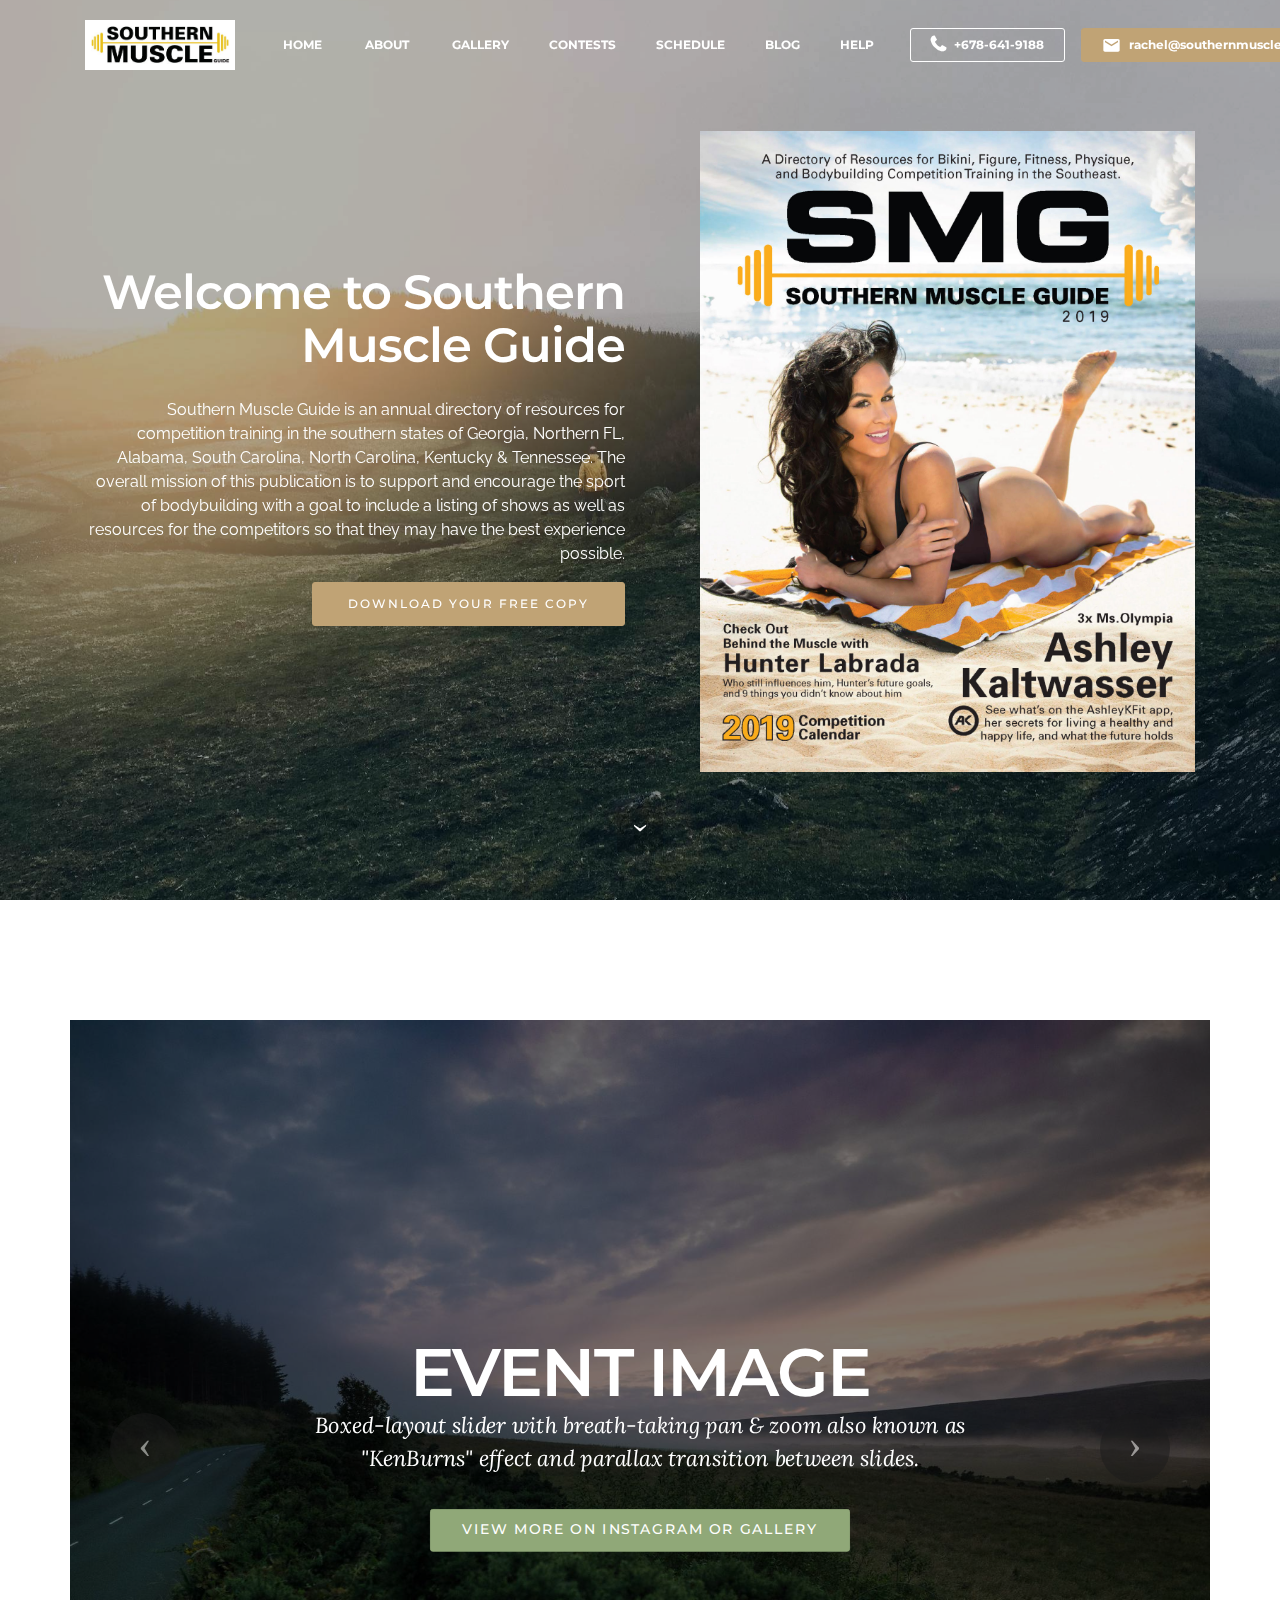
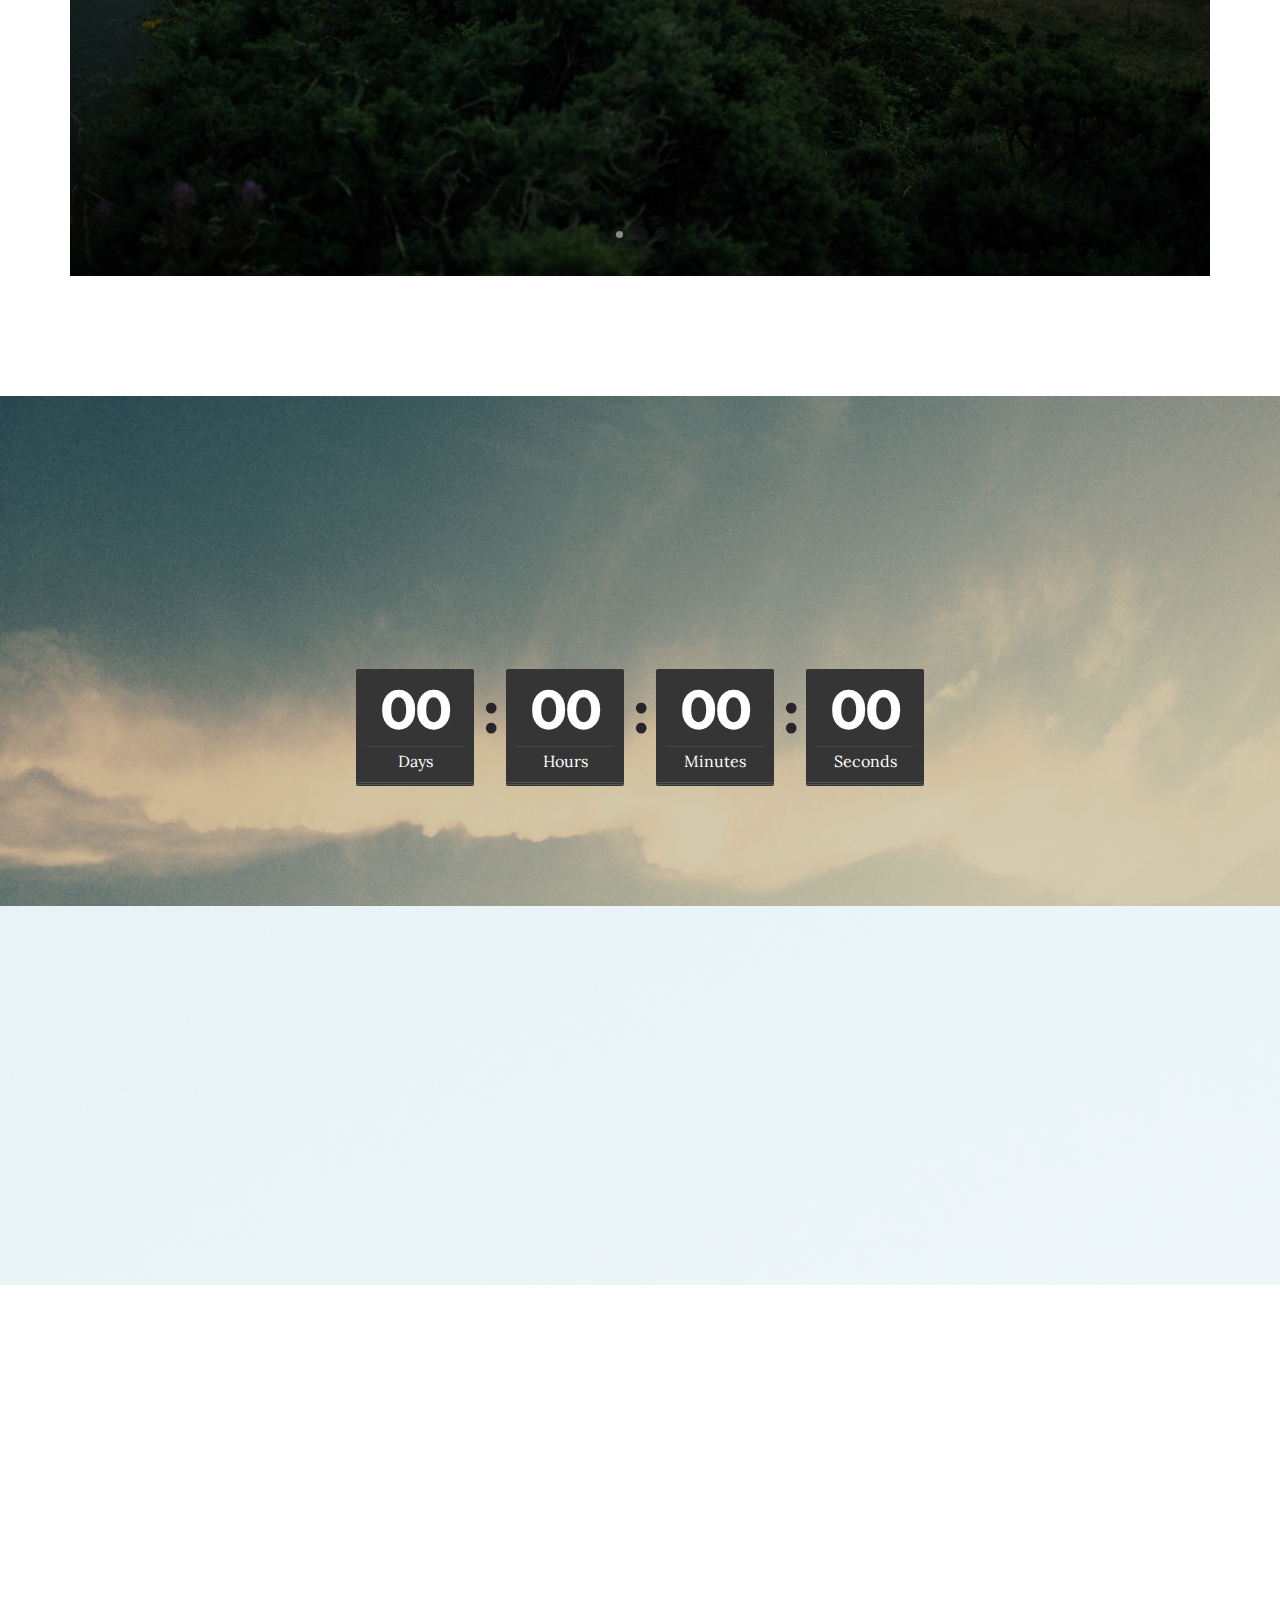
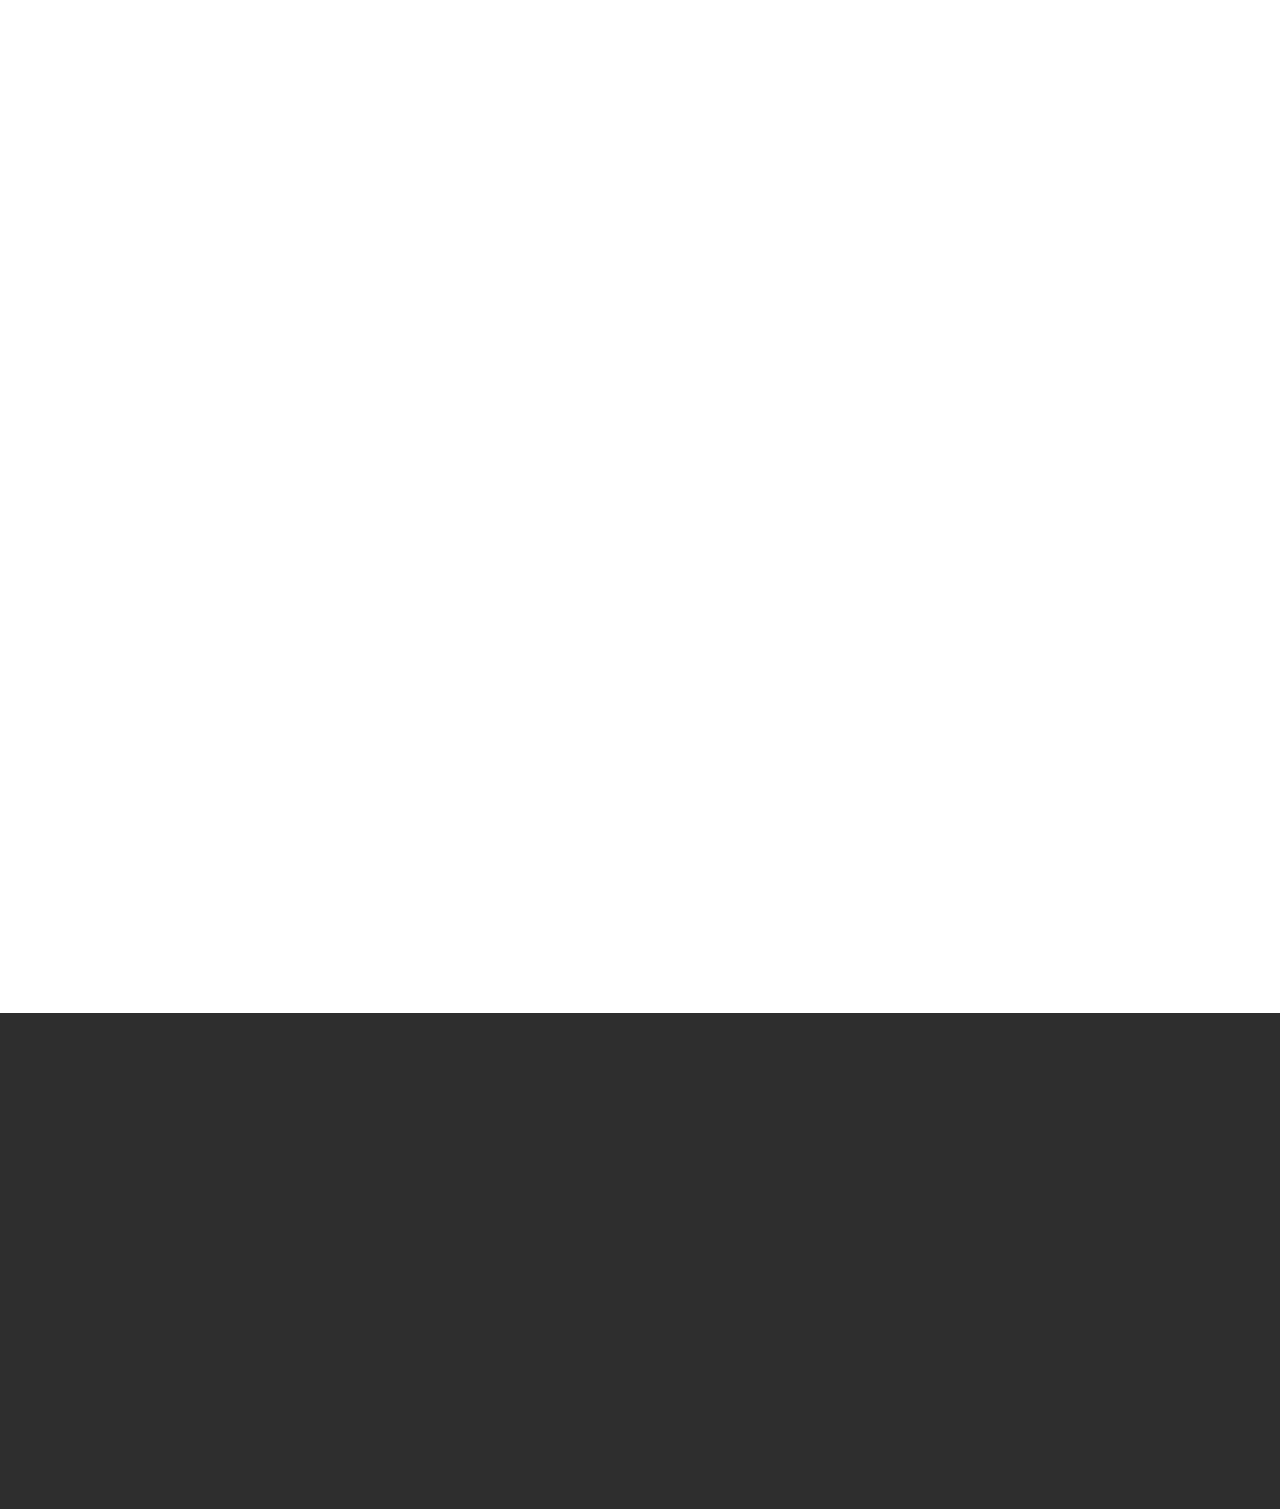
==== commit 5b319d33: "create github pages" ====
--- a/index.html
+++ b/index.html
@@ -53,7 +53,7 @@
                         <div class="hamburger-icon"></div>
                     </button>
 
-                    <ul class="nav-dropdown collapse pull-xs-right nav navbar-nav navbar-toggleable-sm" id="exCollapsingNavbar"><li class="nav-item"><a class="nav-link link" href="https://www.southernmuscleguide.com/about-us/">ABOUT&nbsp;</a></li><li class="nav-item"><a class="nav-link link" href="page6.html">GALLERY</a></li><li class="nav-item"><a class="nav-link link" href="page1.html#msg-box2-t">CONTESTS</a></li><li class="nav-item"><a class="nav-link link" href="page3.html#custom-html-1i">SCHEDULE</a></li><li class="nav-item"><a class="nav-link link" href="page5.html#msg-box8-1t">BLOG</a></li><li class="nav-item"><a class="nav-link link" href="https://mobirise.com/">HELP</a></li><li class="nav-item nav-btn"><a class="nav-link btn btn-white btn-white-outline" href="tel:+678-641-9188"><span class="fa fa-phone mbr-iconfont mbr-iconfont-btn"></span>+678-641-9188</a></li><li class="nav-item nav-btn"><a class="nav-link btn btn-primary" href="mailto:rachel@southernmuscleguide.com"><span class="mdi-communication-email mbr-iconfont mbr-iconfont-btn"></span>rachel@southernmuscleguide.com</a></li></ul>
+                    <ul class="nav-dropdown collapse pull-xs-right nav navbar-nav navbar-toggleable-sm" id="exCollapsingNavbar"><li class="nav-item"><a class="nav-link link" href="https://www.southernmuscleguide.com/about-us/">HOME&nbsp;</a></li><li class="nav-item"><a class="nav-link link" href="https://www.southernmuscleguide.com/about-us/">ABOUT&nbsp;</a></li><li class="nav-item"><a class="nav-link link" href="page6.html">GALLERY</a></li><li class="nav-item"><a class="nav-link link" href="page1.html#msg-box2-t">CONTESTS</a></li><li class="nav-item"><a class="nav-link link" href="page3.html#custom-html-1i">SCHEDULE</a></li><li class="nav-item"><a class="nav-link link" href="page5.html#msg-box8-1t">BLOG</a></li><li class="nav-item"><a class="nav-link link" href="https://mobirise.com/">HELP</a></li><li class="nav-item nav-btn"><a class="nav-link btn btn-white btn-white-outline" href="tel:+678-641-9188"><span class="fa fa-phone mbr-iconfont mbr-iconfont-btn"></span>+678-641-9188</a></li><li class="nav-item nav-btn"><a class="nav-link btn btn-primary" href="mailto:rachel@southernmuscleguide.com"><span class="mdi-communication-email mbr-iconfont mbr-iconfont-btn"></span>rachel@southernmuscleguide.com</a></li></ul>
                     <button hidden="" class="navbar-toggler navbar-close" type="button" data-toggle="collapse" data-target="#exCollapsingNavbar">
                         <div class="close-icon"></div>
                     </button>
@@ -66,7 +66,7 @@
 
 </section>
 
-<section class="engine"><a href="https://mobirise.info/y">free html site templates</a></section><section class="mbr-section mbr-section-hero mbr-section-full header2 mbr-parallax-background mbr-after-navbar" id="header2-l" data-rv-view="6" style="background-image: url(assets/images/landscape.jpg);">
+<section class="engine"><a href="https://mobirise.info/h">create a web page</a></section><section class="mbr-section mbr-section-hero mbr-section-full header2 mbr-parallax-background mbr-after-navbar" id="header2-l" data-rv-view="6" style="background-image: url(assets/images/landscape.jpg);">
 
     <div class="mbr-overlay" style="opacity: 0.3; background-color: rgb(0, 0, 0);">
     </div>
@@ -338,7 +338,7 @@
                 <div class="col-xs-12 col-lg-10 col-lg-offset-1" data-form-type="formoid">
                     <div data-form-alert="true"><div hidden="" data-form-alert-success="true">Thanks for filling out form!</div></div>
                     <form class="mbr-form" action="https://mobirise.com/" method="post" data-form-title="Get the Latest News!">
-                        <input type="hidden" value="roDLVfe+EvuHBgEW+EEhh8vZUahJzASoW2c10auHjwfAWSx1x10mpIvivXPUnn8SQW3VLzzzaAOdRKKKJIedNDH9Mz56H3/2A8wX0QwIW/+z88/rUxH07yylac90bzta.hFqd+lNvVRI2EK+M9vM8D0XcD0ovVE6jP11UUMFCWhZG7HuKGfEBXjyp6xYbzv+cJwnMKOLES8XKAbJ2JN2PUjSff2IC5daKzDXuZXNknlWOQy3G5m+SoQvhfujw8OaV" data-form-email="true">
+                        <input type="hidden" value="eMHJ4u0/7/EJeJduylwKJHrwrf+WM8hjJRmN7fMsMdRDLxGar9YxM4+1vdEtGEuTFkpv4la9oSteTIprJL7FmVKgJZAulqnAFpsM4BFQmvQ3dQ5QizPK4/GL9jjys3ok.7D7s+jrD3TgmQWVooqkPr0+Frm7pk3qF+KF/E9poTt4g6SeY+7fpyoS4VaQHPyEyc50Kr7vAI/ALlKYQTguJhTqhEPf1UhYFXzhDNND5XH5yPbPmwZyalRdIZj1wvass" data-form-email="true">
                         <div class="mbr-subscribe mbr-subscribe-dark input-group">
                             <input type="email" class="form-control" name="email" required="" data-form-field="Email" placeholder="Enter Your Email Address..." id="form2-1n-email">
                             <span class="input-group-btn"><button type="submit" class="btn btn-primary">SUBSCRIBE</button></span>
